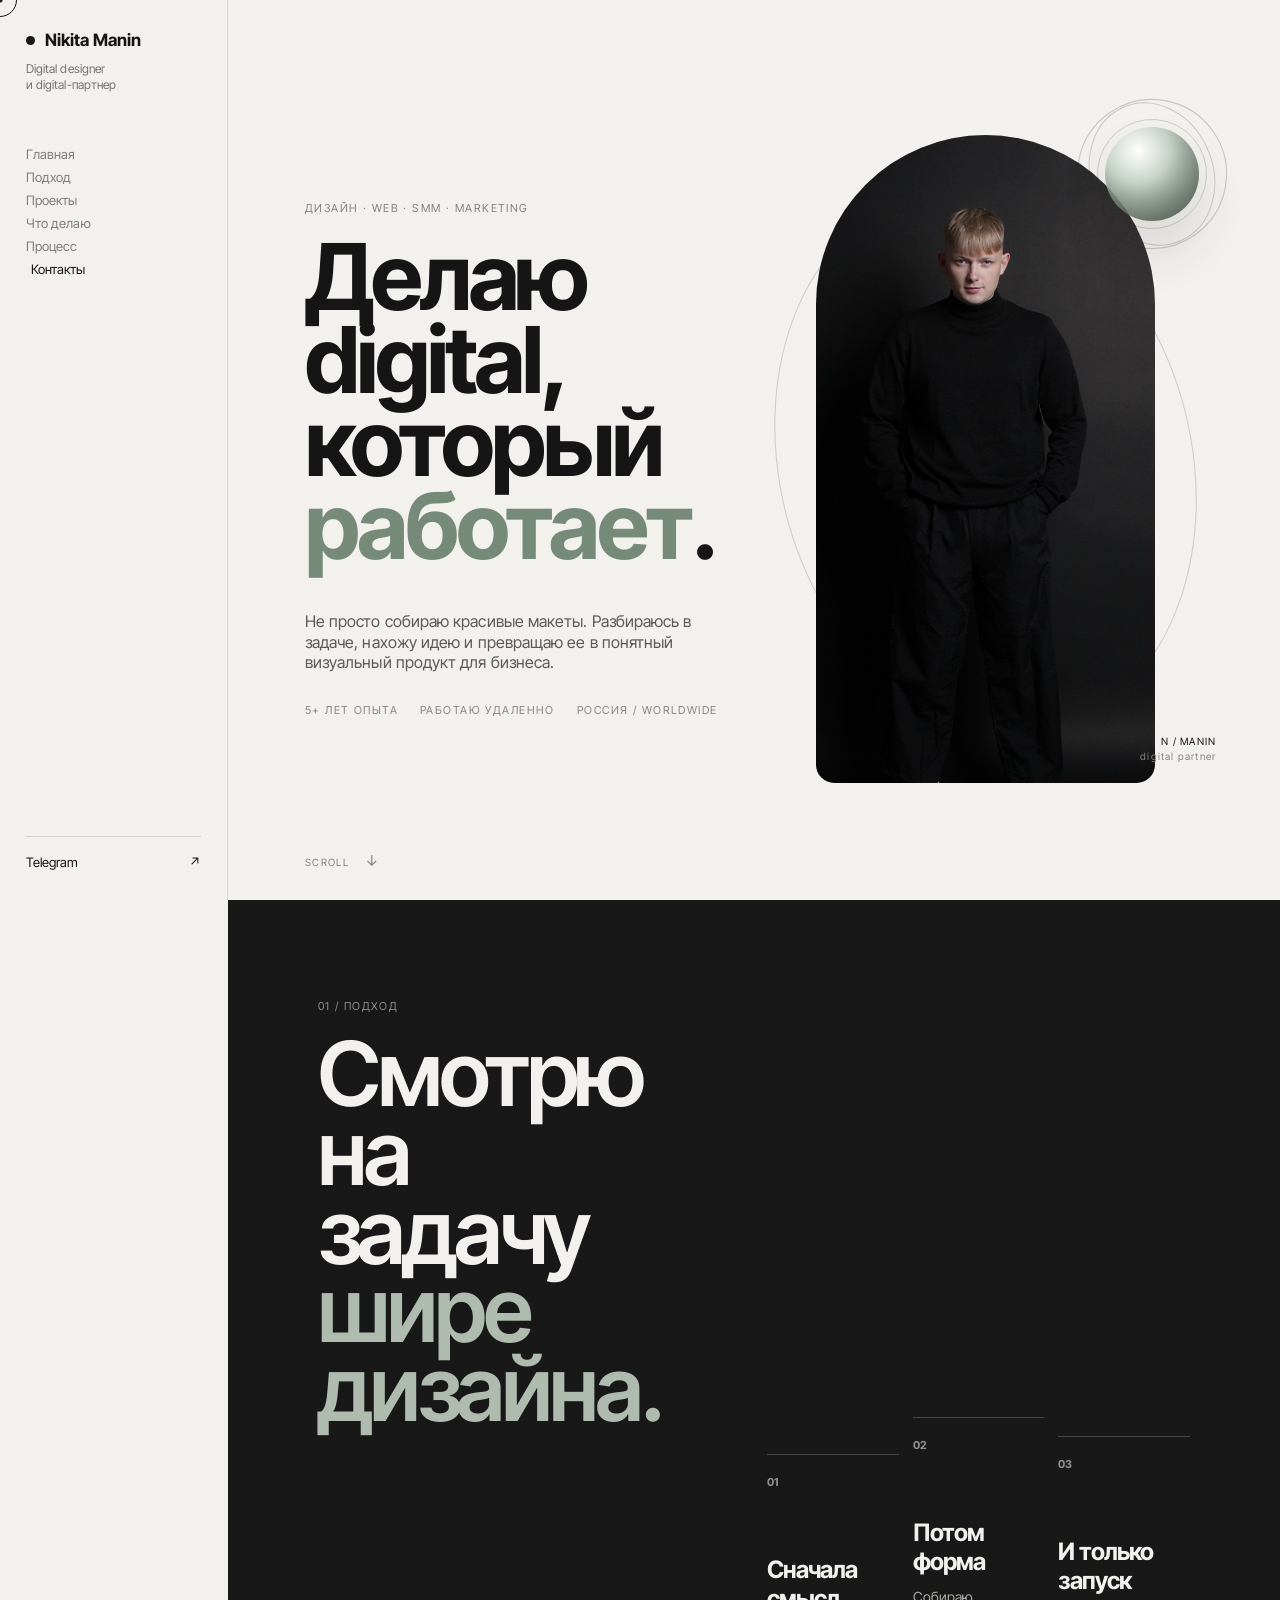
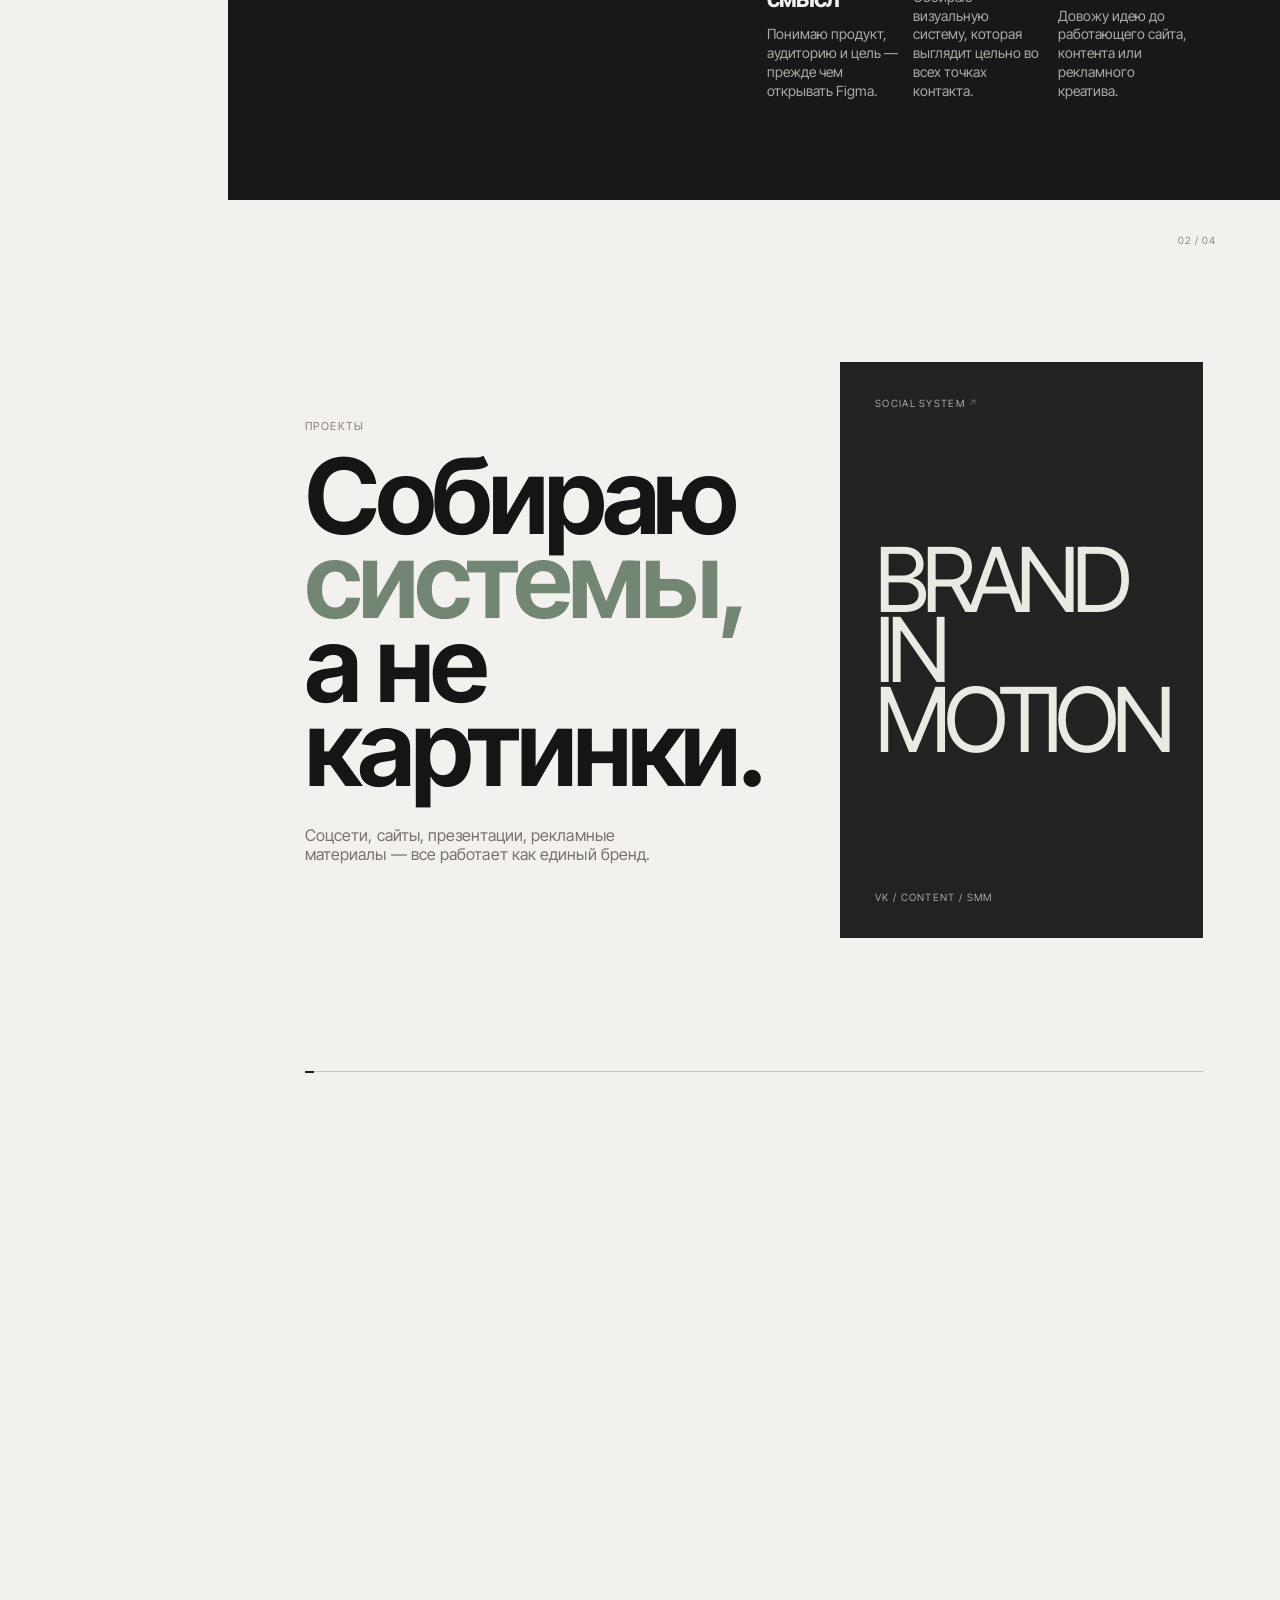
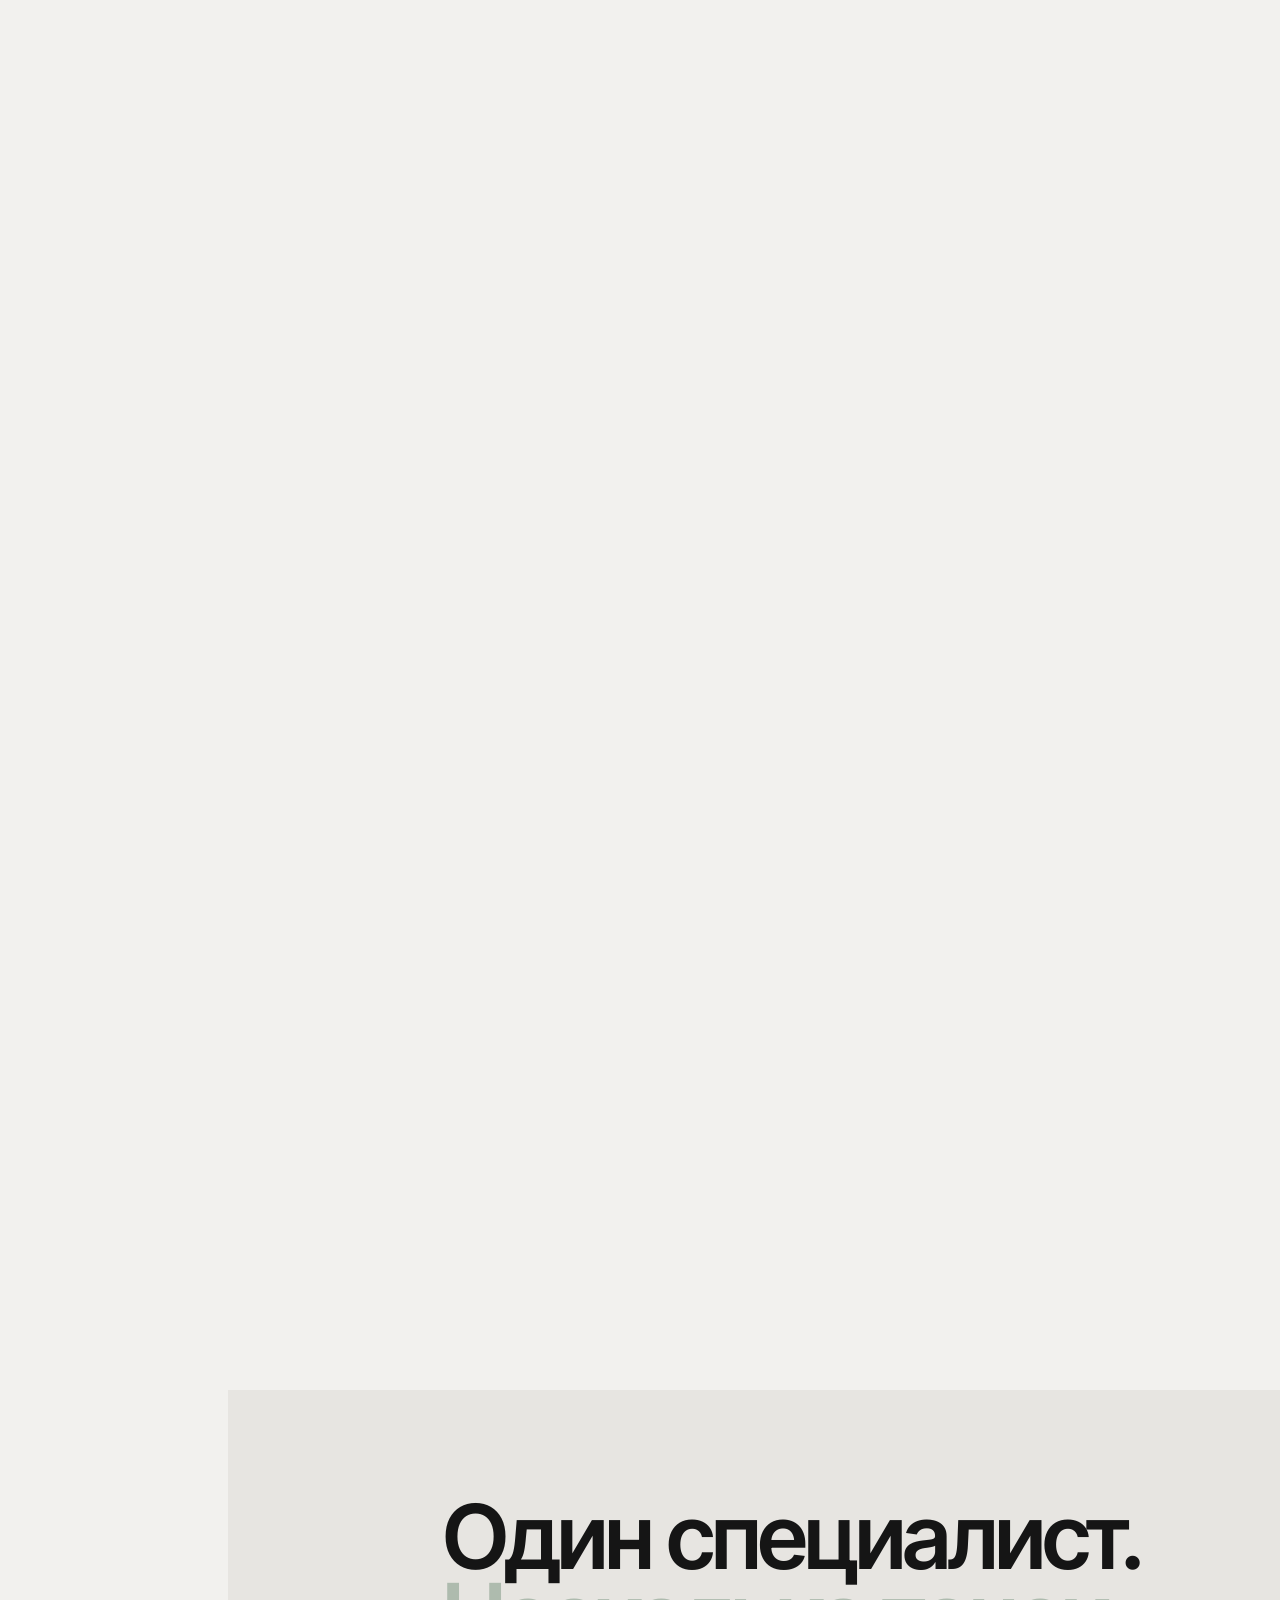
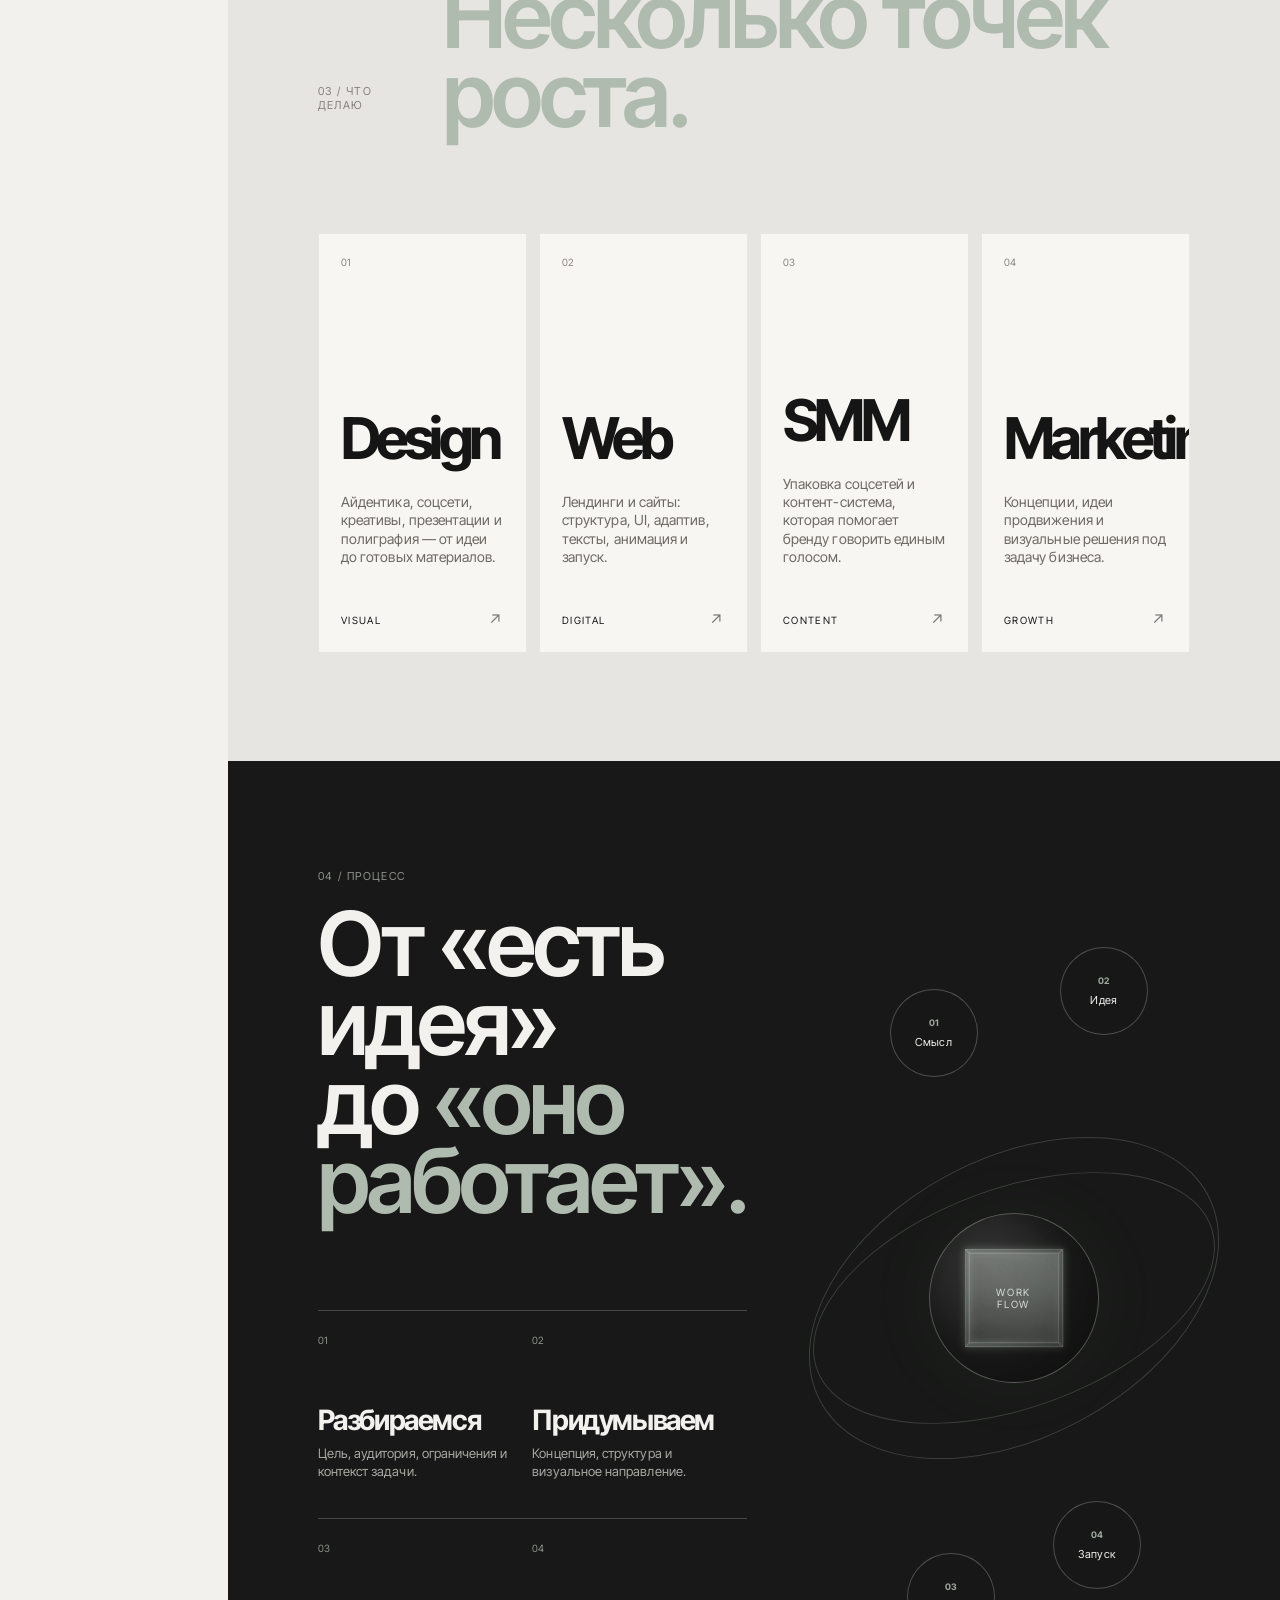
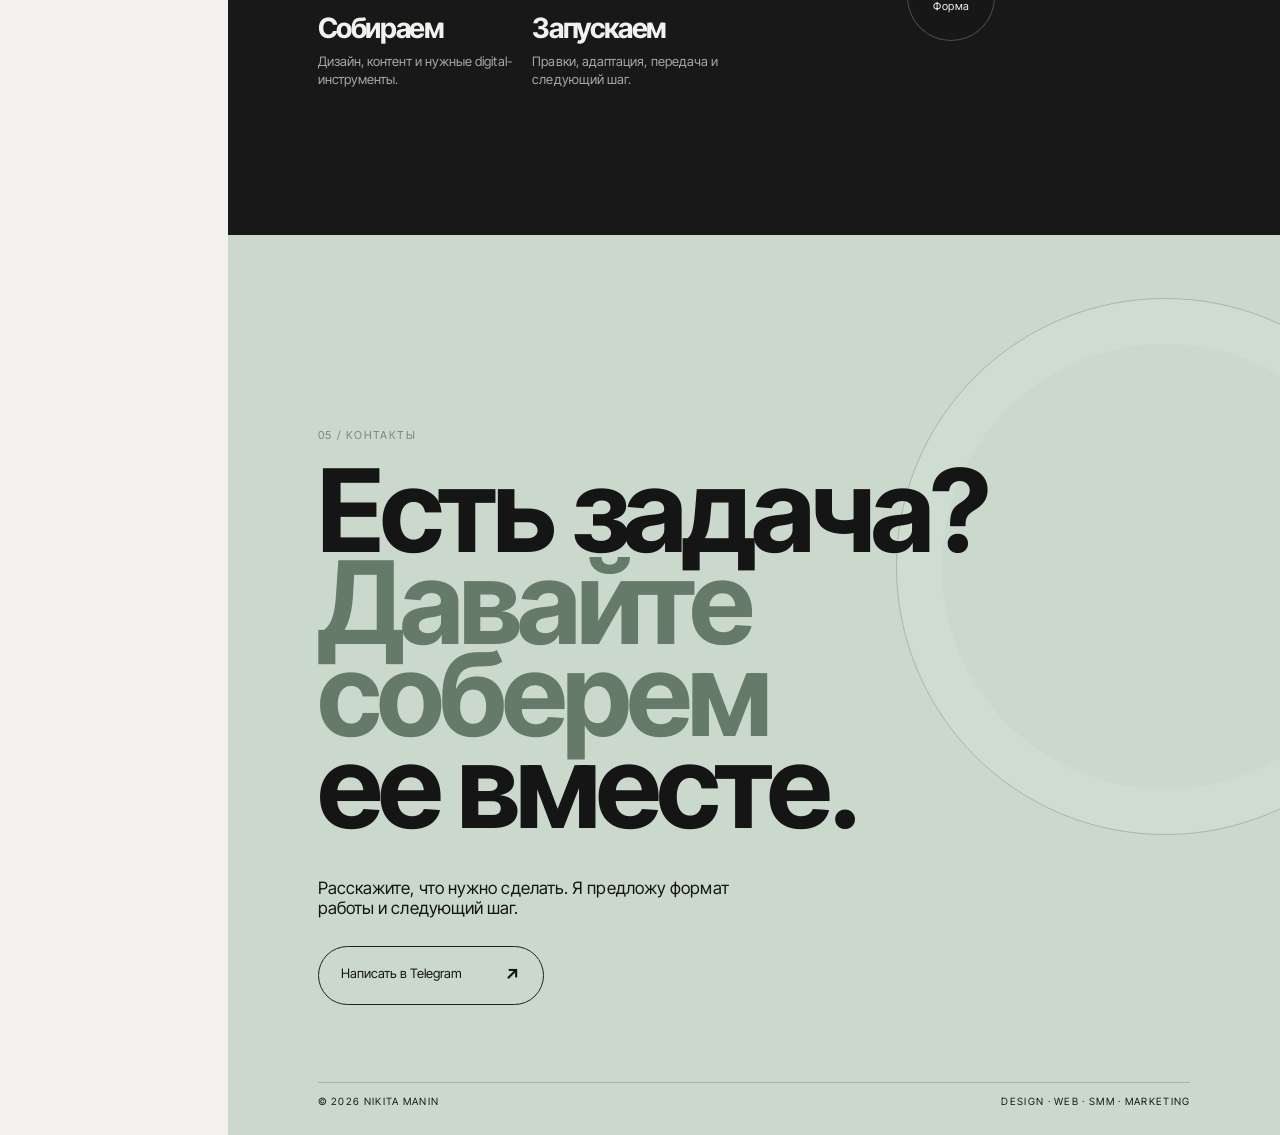
==== index.html @ c6ea4722 "Add files via upload" ====
<!doctype html>
<html lang="ru">
<head>
<meta charset="utf-8">
<meta name="viewport" content="width=device-width,initial-scale=1">
<title>Nikita Manin — design, web, marketing</title>
<link rel="preconnect" href="https://fonts.googleapis.com">
<link rel="preconnect" href="https://fonts.gstatic.com" crossorigin>
<link href="https://fonts.googleapis.com/css2?family=Inter+Tight:wght@400;500;600;700;800&family=Manrope:wght@400;500;600;700;800&display=swap" rel="stylesheet">
<link rel="stylesheet" href="style.css">
</head>
<body>
<div class="loader" aria-hidden="true"><div class="loader-word">NIKITA<span>MANIN</span></div><div class="loader-line"><i></i></div></div>
<div class="cursor"></div><div class="cursor-dot"></div>
<aside class="side">
  <a class="brand" href="#top"><span class="mini-dot"></span><span>Nikita Manin</span></a>
  <div class="side-role">Digital designer<br>и digital-партнер</div>
  <nav>
    <a href="#top" class="active">Главная</a><a href="#about">Подход</a><a href="#work">Проекты</a><a href="#services">Что делаю</a><a href="#process">Процесс</a><a href="#contact">Контакты</a>
  </nav>
  <a class="side-tg" href="https://t.me/inklab1" target="_blank" rel="noreferrer">Telegram <span>↗</span></a>
</aside>
<main id="top">
  <section class="hero panel-section">
    <div class="hero-copy reveal">
      <p class="eyebrow">Дизайн · Web · SMM · Marketing</p>
      <h1>Делаю digital,<br>который <span class="swap" data-words="выглядит|работает|растет|запоминается">выглядит</span><em>.</em></h1>
      <p class="lead">Не просто собираю красивые макеты. Разбираюсь в задаче, нахожу идею и превращаю ее в понятный визуальный продукт для бизнеса.</p>
      <div class="hero-meta"><span>5+ лет опыта</span><span>Работаю удаленно</span><span>Россия / worldwide</span></div>
    </div>
    <div class="portrait-wrap reveal"><div class="portrait-ring"></div><div class="portrait"><img src="[data-uri]" alt="Никита Манин"></div><div class="portrait-label">N / MANIN<br><span>digital partner</span></div></div>
    <div class="orb" aria-hidden="true"><div class="orb-core"></div><i></i><i></i><i></i></div>
    <div class="scroll-cue">SCROLL <span>↓</span></div>
  </section>

  <section class="about panel-section dark" id="about">
    <div class="about-intro reveal"><p class="eyebrow">01 / Подход</p><h2>Смотрю<br>на задачу<br><span>шире дизайна.</span></h2></div>
    <div class="about-cards">
      <article class="feature-card reveal"><b>01</b><h3>Сначала смысл</h3><p>Понимаю продукт, аудиторию и цель — прежде чем открывать Figma.</p></article>
      <article class="feature-card reveal"><b>02</b><h3>Потом форма</h3><p>Собираю визуальную систему, которая выглядит цельно во всех точках контакта.</p></article>
      <article class="feature-card reveal"><b>03</b><h3>И только запуск</h3><p>Довожу идею до работающего сайта, контента или рекламного креатива.</p></article>
    </div>
  </section>

  <section class="horizontal-section" id="work">
    <div class="horizontal-sticky"><div class="horizontal-track">
      <article class="slide slide-light"><div class="slide-num">02 / 04</div><div><p class="eyebrow">Проекты</p><h2>Собираю<br><span>системы,</span><br>а не картинки.</h2><p class="slide-text">Соцсети, сайты, презентации, рекламные материалы — все работает как единый бренд.</p></div><div class="fake-project project-a"><div class="project-top">SOCIAL SYSTEM <span class="project-arrow">↗</span></div><div class="project-big">BRAND<br>IN MOTION</div><div class="project-foot">VK / CONTENT / SMM</div></div></article>
      <article class="slide slide-beige"><div class="slide-num">03 / 04</div><div><p class="eyebrow">Web</p><h2>Сайт<br>должен<br><span>вести.</span></h2><p class="slide-text">От первого экрана до заявки: структура, дизайн, текст и логика в одной системе.</p></div><div class="fake-project project-b"><div class="browser"><span></span><span></span><span></span><b class="project-arrow">↗</b></div><div class="web-title">MAKE<br>THE FIRST<br>MOVE.</div><div class="web-grid"><i></i><i></i><i></i><i></i></div></div></article>
      <article class="slide slide-dark"><div class="slide-num">04 / 04</div><div><p class="eyebrow">Marketing</p><h2>Идея,<br>которую<br><span>видят.</span></h2><p class="slide-text">Креативы и контент, которые не просто украшают ленту, а объясняют ценность продукта.</p></div><div class="fake-project project-c"><div class="c-circle"></div><div class="c-copy">MAKE<br>THEM<br>LOOK.</div></div></article>
    </div><div class="h-progress"><span></span></div></div>
  </section>

  <section class="services panel-section" id="services">
    <div class="service-head reveal"><p class="eyebrow">03 / Что делаю</p><h2>Один специалист.<br><span>Несколько точек роста.</span></h2></div>
    <div class="service-grid">
      <a class="service-card reveal service-link" href="#service-design" data-service="design"><div class="service-index">01</div><h3>Design</h3><p>Айдентика, соцсети, креативы, презентации и полиграфия — от идеи до готовых материалов.</p><div class="service-tag">VISUAL <span>↗</span></div></a>
      <a class="service-card reveal service-link" href="#service-web" data-service="web"><div class="service-index">02</div><h3>Web</h3><p>Лендинги и сайты: структура, UI, адаптив, тексты, анимация и запуск.</p><div class="service-tag">DIGITAL <span>↗</span></div></a>
      <a class="service-card reveal service-link" href="#service-smm" data-service="smm"><div class="service-index">03</div><h3>SMM</h3><p>Упаковка соцсетей и контент-система, которая помогает бренду говорить единым голосом.</p><div class="service-tag">CONTENT <span>↗</span></div></a>
      <a class="service-card reveal service-link" href="#service-marketing" data-service="marketing"><div class="service-index">04</div><h3>Marketing</h3><p>Концепции, идеи продвижения и визуальные решения под задачу бизнеса.</p><div class="service-tag">GROWTH <span>↗</span></div></a>
    </div>
  </section>

  <section class="process panel-section dark" id="process">
    <div class="process-title reveal"><p class="eyebrow">04 / Процесс</p><h2>От «есть идея»<br>до <span>«оно работает».</span></h2></div>
    <div class="process-visual reveal" aria-label="Четыре этапа работы">
      <div class="process-orbit orbit-a"></div><div class="process-orbit orbit-b"></div>
      <div class="process-object" aria-hidden="true">
        <div class="object-cube"><i></i><i></i><i></i><i></i><i></i><i></i></div>
      </div>
      <div class="process-core"><span>WORK<br>FLOW</span></div>
      <div class="process-node node-1"><b>01</b><span>Смысл</span></div>
      <div class="process-node node-2"><b>02</b><span>Идея</span></div>
      <div class="process-node node-3"><b>03</b><span>Форма</span></div>
      <div class="process-node node-4"><b>04</b><span>Запуск</span></div>
    </div>
    <div class="process-steps">
      <div class="step reveal"><span>01</span><h3>Разбираемся</h3><p>Цель, аудитория, ограничения и контекст задачи.</p></div>
      <div class="step reveal"><span>02</span><h3>Придумываем</h3><p>Концепция, структура и визуальное направление.</p></div>
      <div class="step reveal"><span>03</span><h3>Собираем</h3><p>Дизайн, контент и нужные digital-инструменты.</p></div>
      <div class="step reveal"><span>04</span><h3>Запускаем</h3><p>Правки, адаптация, передача и следующий шаг.</p></div>
    </div>
  </section>

  <section class="service-page panel-section" id="service-page" aria-hidden="true">
    <button class="service-back" type="button">← Назад</button>
    <div class="service-page-inner">
      <p class="eyebrow" id="detail-kicker">Услуга</p>
      <h2 id="detail-title">Design</h2>
      <p class="detail-intro" id="detail-intro"></p>
      <div class="detail-grid">
        <div><span class="detail-label">Что можно сделать</span><ul id="detail-tasks"></ul></div>
        <div><span class="detail-label">Что получаете</span><ul id="detail-results"></ul></div>
      </div>
      <div class="detail-bottom">
        <div class="detail-tags" id="detail-tags"></div>
        <a class="detail-cta" href="https://t.me/inklab1" target="_blank" rel="noreferrer">Обсудить задачу <b>↗</b></a>
      </div>
    </div>
  </section>

  <section class="contact panel-section" id="contact">
    <div class="contact-orb"></div><p class="eyebrow reveal">05 / Контакты</p><h2 class="reveal">Есть задача?<br><span>Давайте соберем</span><br>ее вместе.</h2><p class="contact-text reveal">Расскажите, что нужно сделать. Я предложу формат работы и следующий шаг.</p><a class="contact-btn reveal" href="https://t.me/inklab1" target="_blank" rel="noreferrer">Написать в Telegram <b>↗</b></a>
    <footer><span>© 2026 Nikita Manin</span><span>Design · Web · SMM · Marketing</span></footer>
  </section>
</main>
<script src="script.js"></script>
</body>
</html>
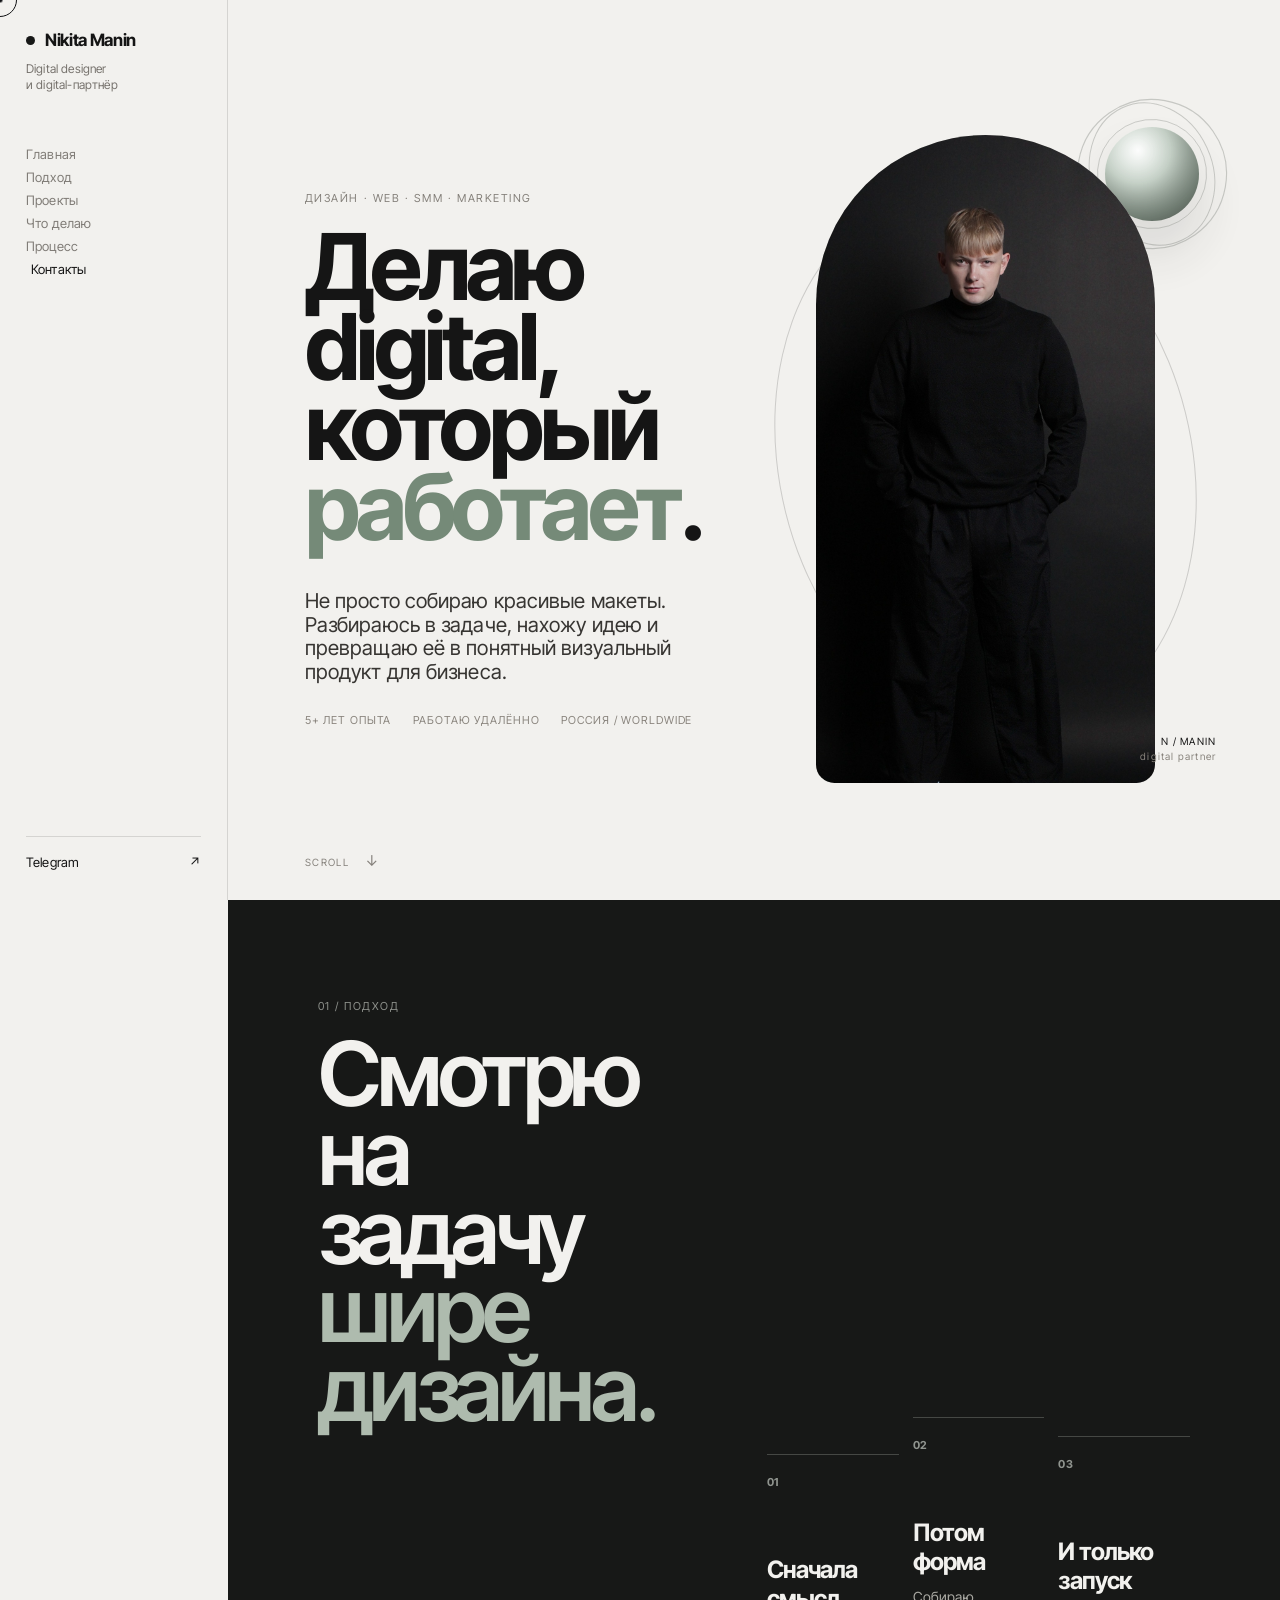
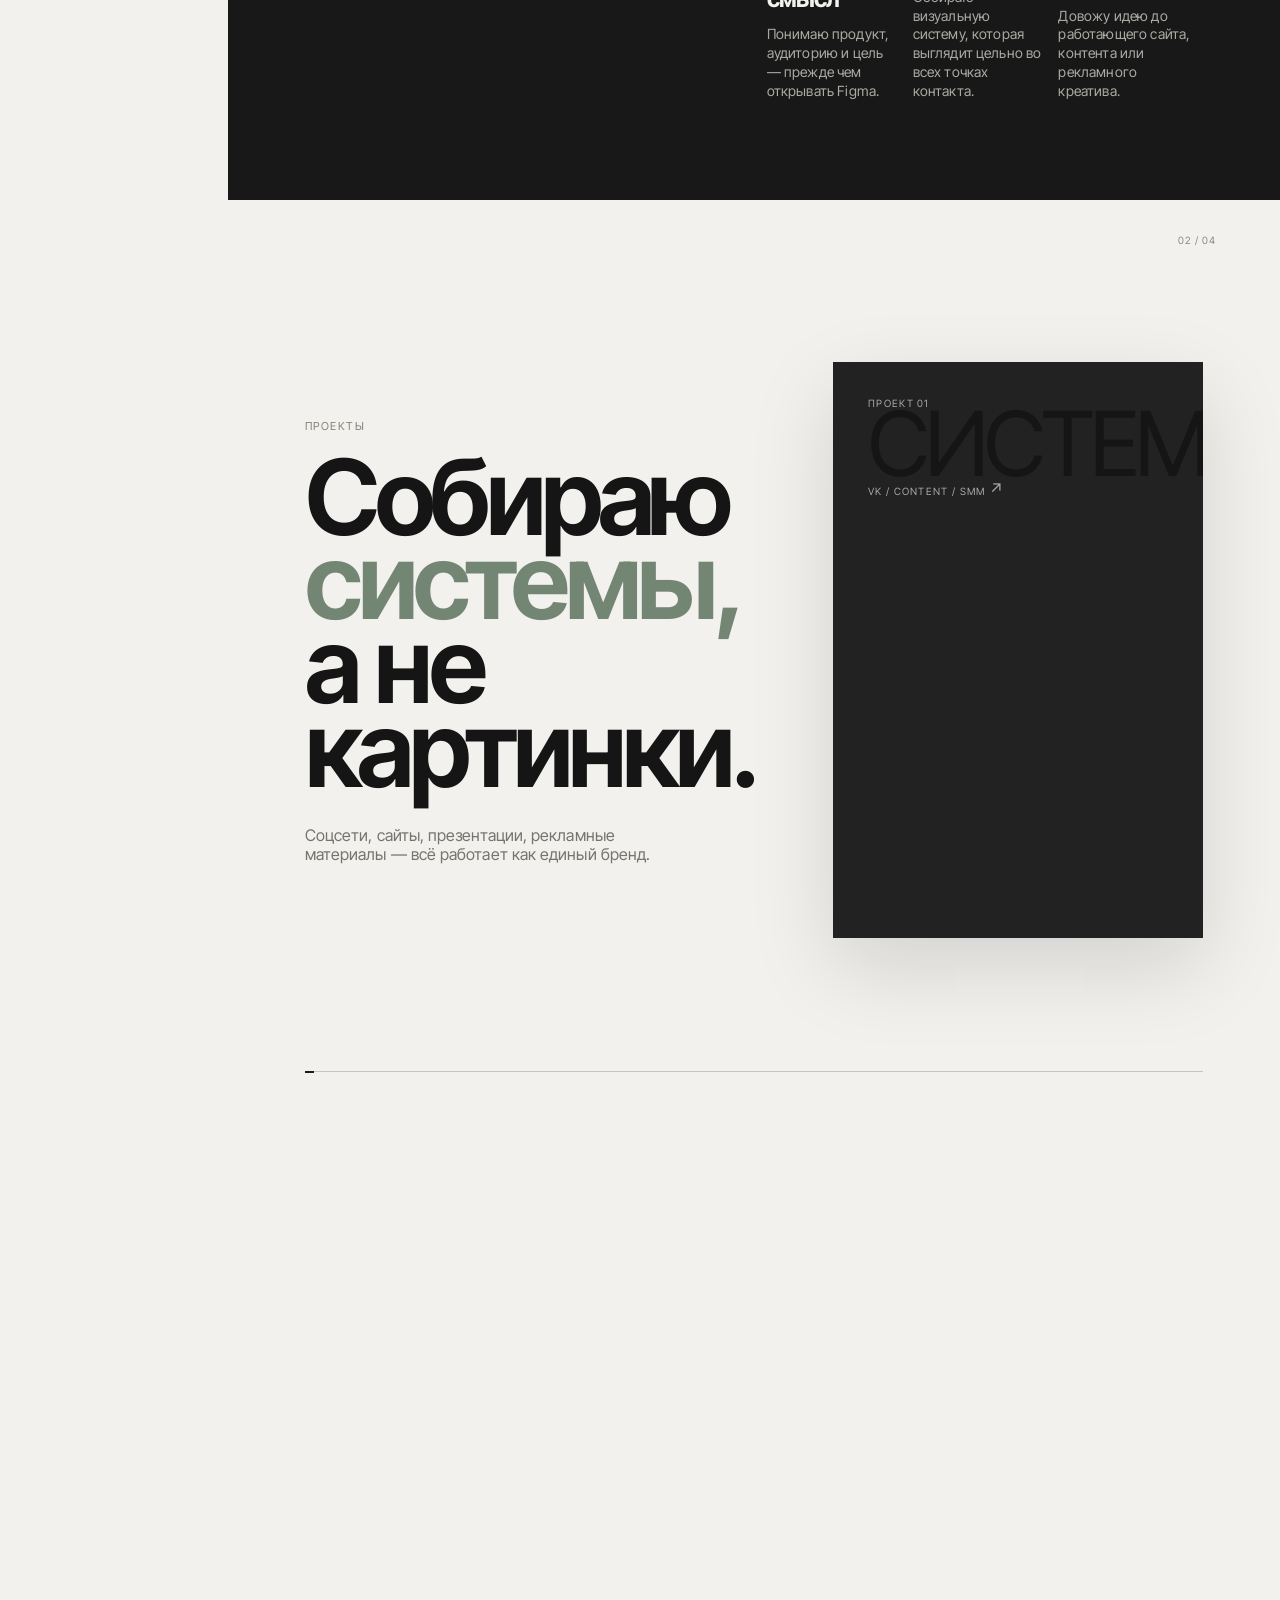
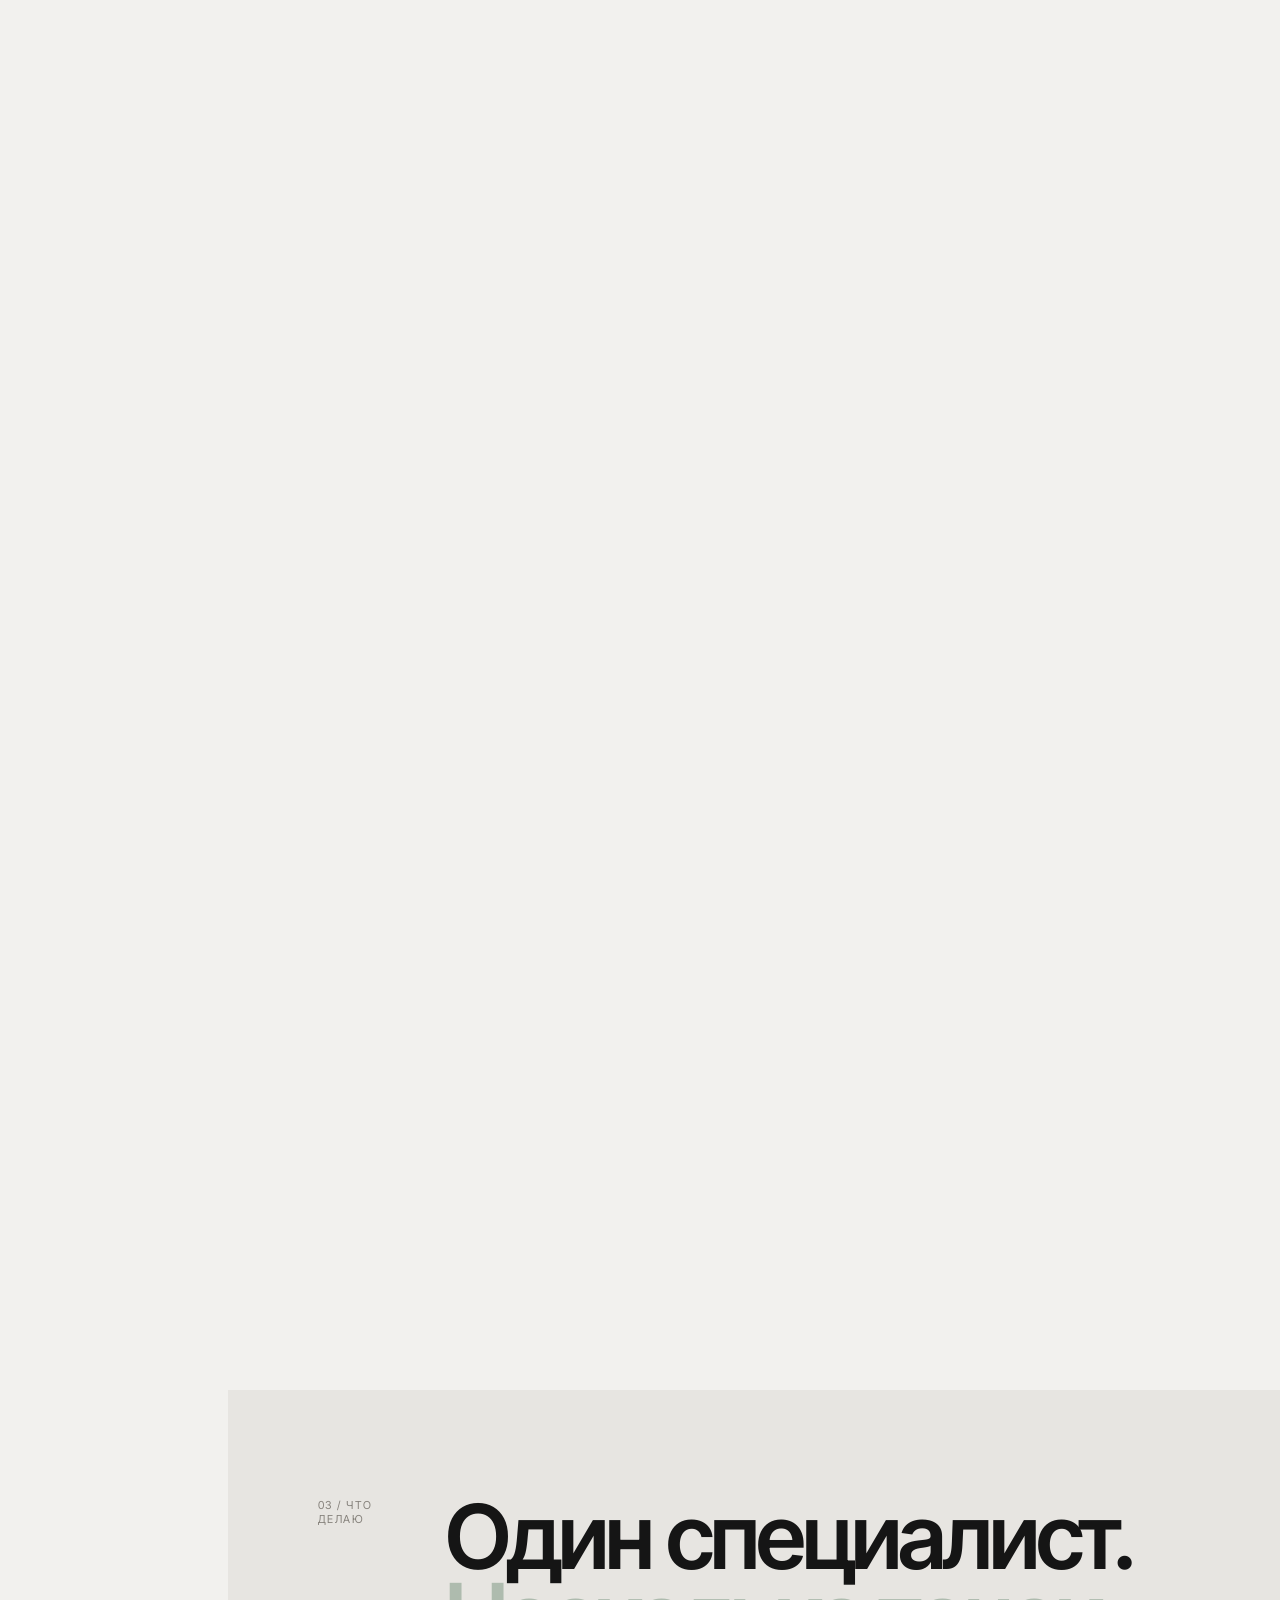
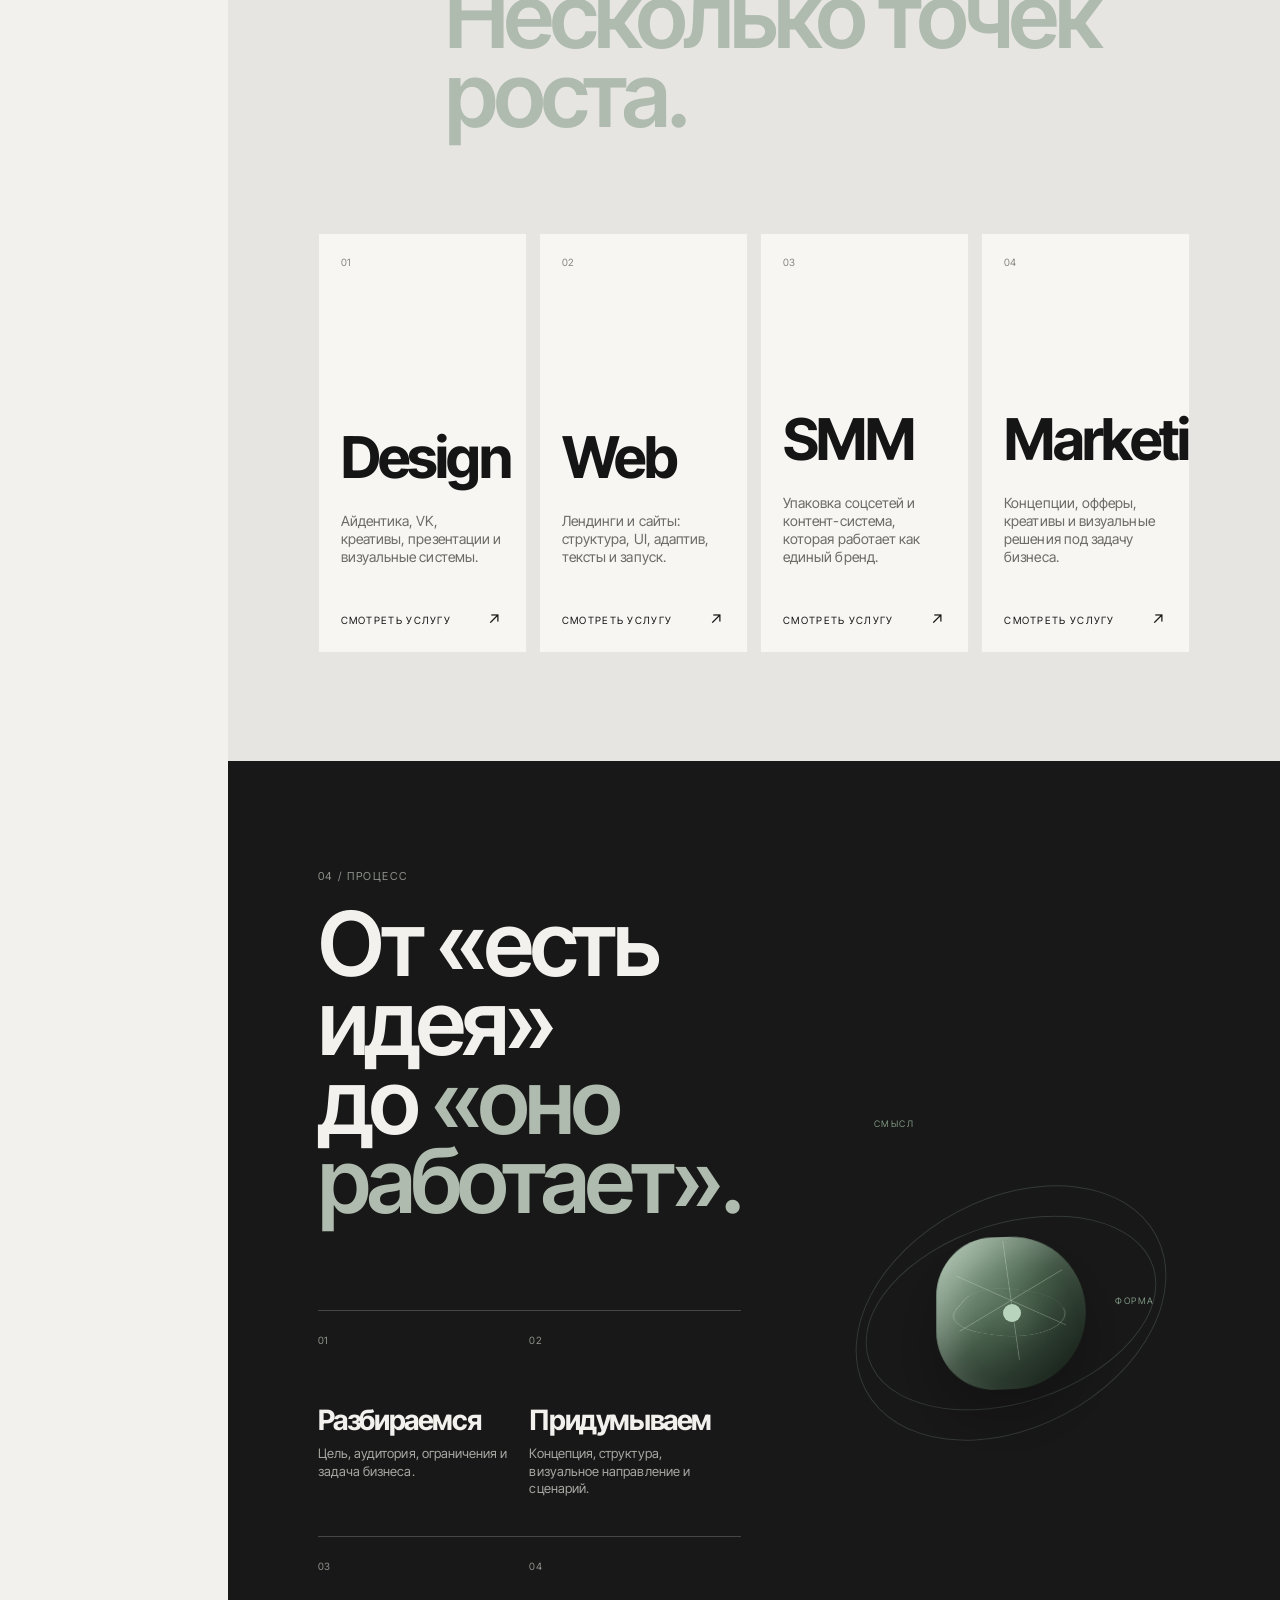
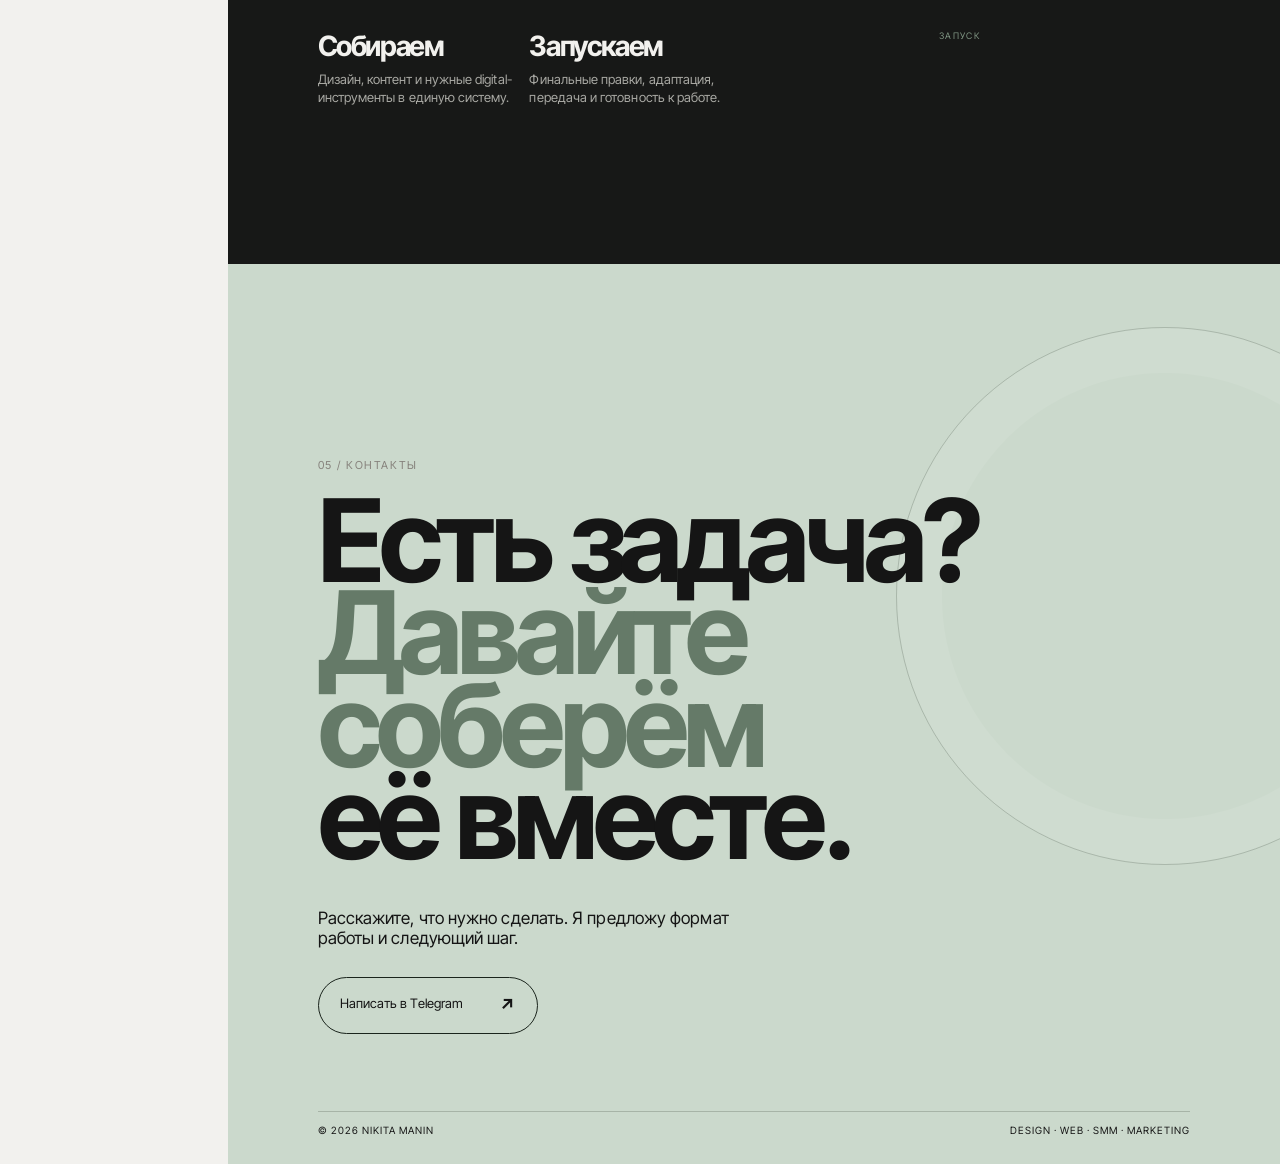
==== commit 7a331459: "Add files via upload" ====
--- a/index.html
+++ b/index.html
@@ -14,19 +14,19 @@
 <div class="cursor"></div><div class="cursor-dot"></div>
 <aside class="side">
   <a class="brand" href="#top"><span class="mini-dot"></span><span>Nikita Manin</span></a>
-  <div class="side-role">Digital designer<br>и digital-партнер</div>
+  <div class="side-role">Digital designer<br>и digital-партнёр</div>
   <nav>
     <a href="#top" class="active">Главная</a><a href="#about">Подход</a><a href="#work">Проекты</a><a href="#services">Что делаю</a><a href="#process">Процесс</a><a href="#contact">Контакты</a>
   </nav>
-  <a class="side-tg" href="https://t.me/inklab1" target="_blank" rel="noreferrer">Telegram <span>↗</span></a>
+  <a class="side-tg" href="https://t.me/" target="_blank" rel="noreferrer">Telegram <span>↗</span></a>
 </aside>
 <main id="top">
   <section class="hero panel-section">
     <div class="hero-copy reveal">
       <p class="eyebrow">Дизайн · Web · SMM · Marketing</p>
-      <h1>Делаю digital,<br>который <span class="swap" data-words="выглядит|работает|растет|запоминается">выглядит</span><em>.</em></h1>
-      <p class="lead">Не просто собираю красивые макеты. Разбираюсь в задаче, нахожу идею и превращаю ее в понятный визуальный продукт для бизнеса.</p>
-      <div class="hero-meta"><span>5+ лет опыта</span><span>Работаю удаленно</span><span>Россия / worldwide</span></div>
+      <h1>Делаю digital,<br>который <span class="swap" data-words="выглядит|работает|растёт|запоминается">выглядит</span><em>.</em></h1>
+      <p class="lead">Не просто собираю красивые макеты. Разбираюсь в задаче, нахожу идею и превращаю её в понятный визуальный продукт для бизнеса.</p>
+      <div class="hero-meta"><span>5+ лет опыта</span><span>Работаю удалённо</span><span>Россия / worldwide</span></div>
     </div>
     <div class="portrait-wrap reveal"><div class="portrait-ring"></div><div class="portrait"><img src="[data-uri]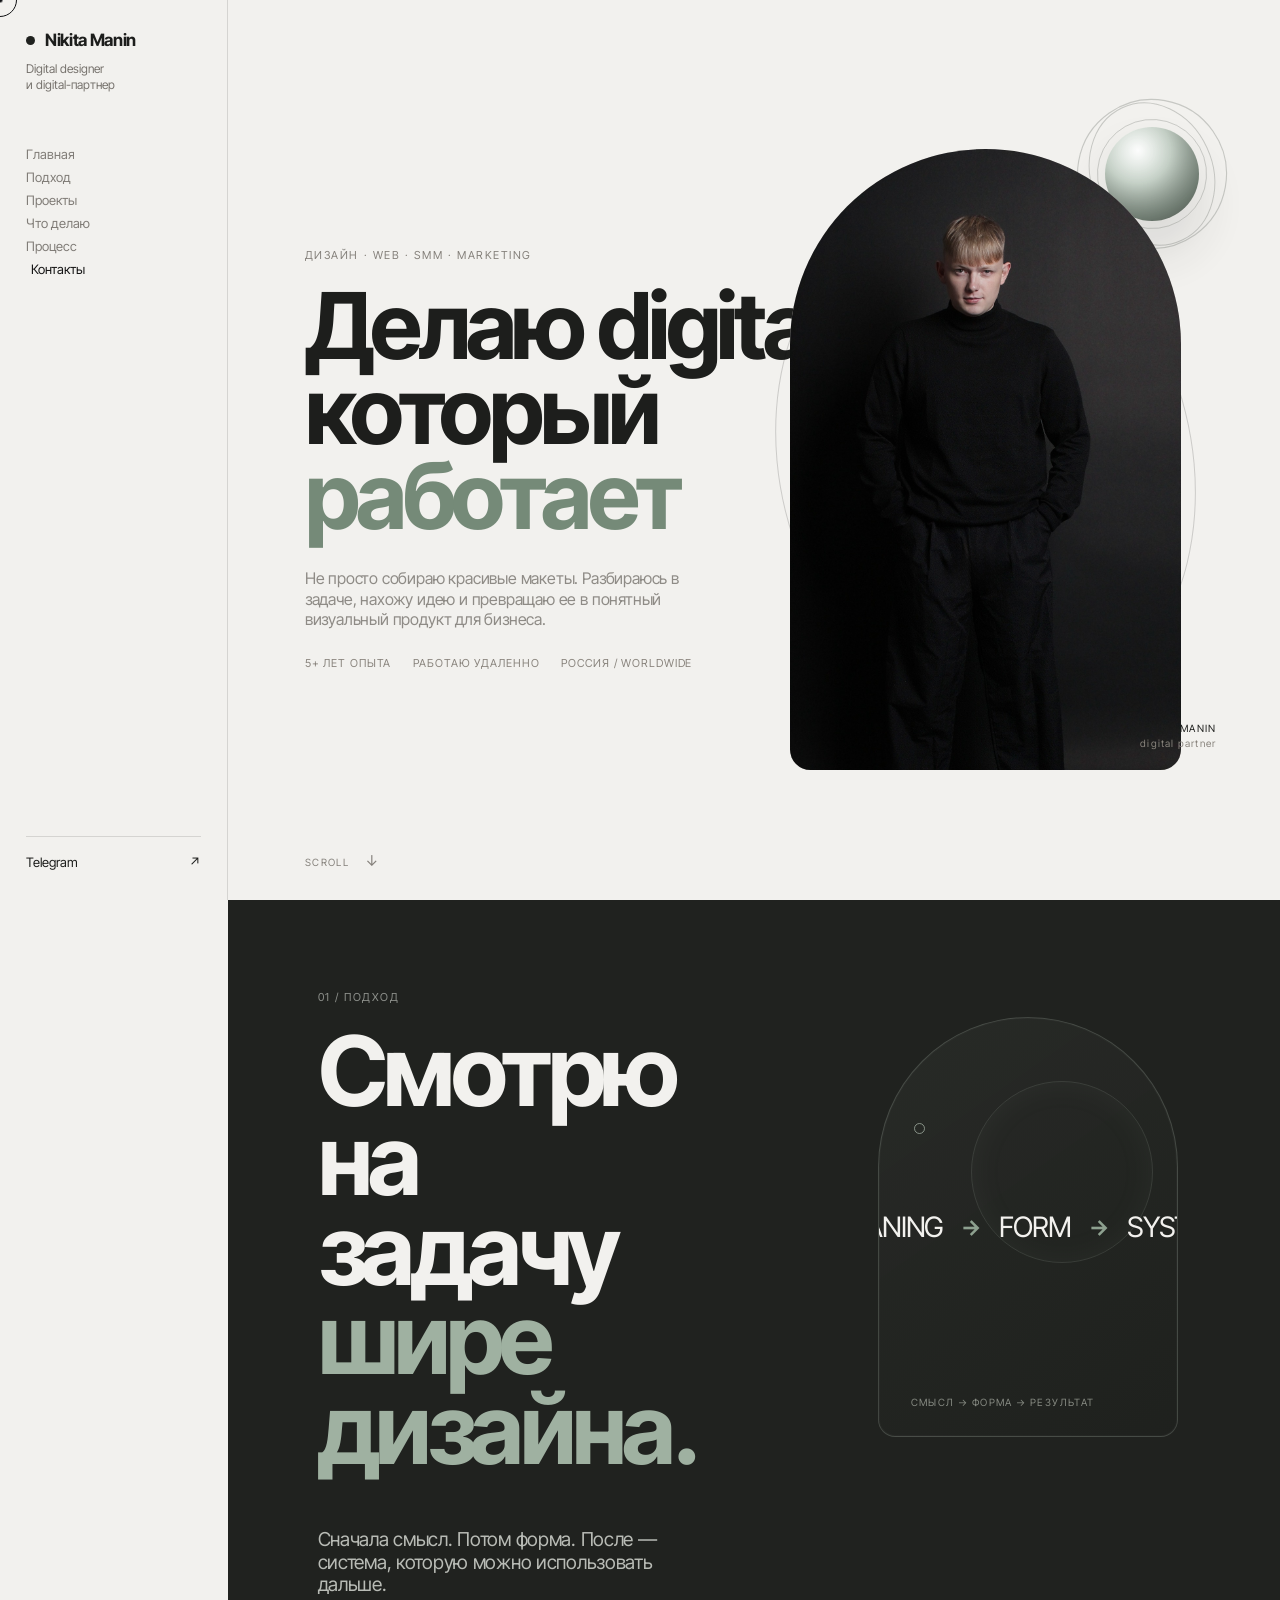
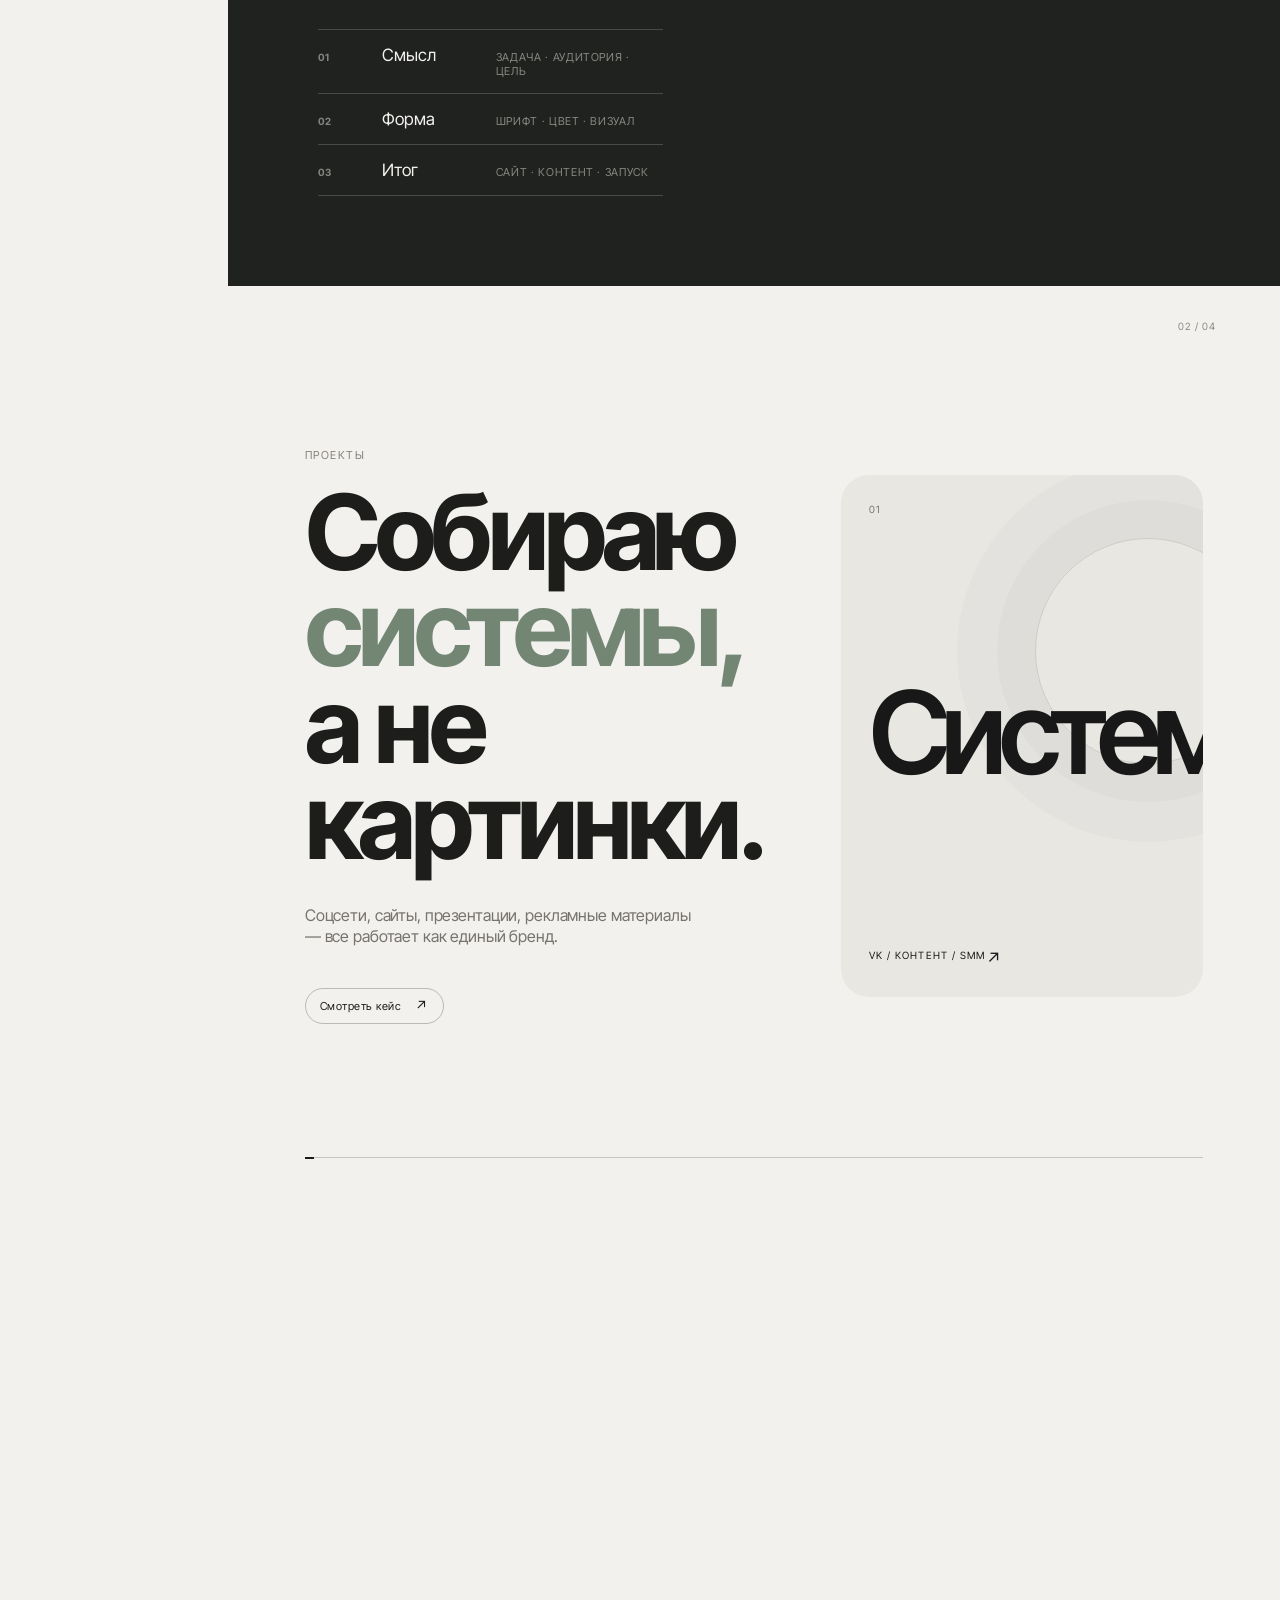
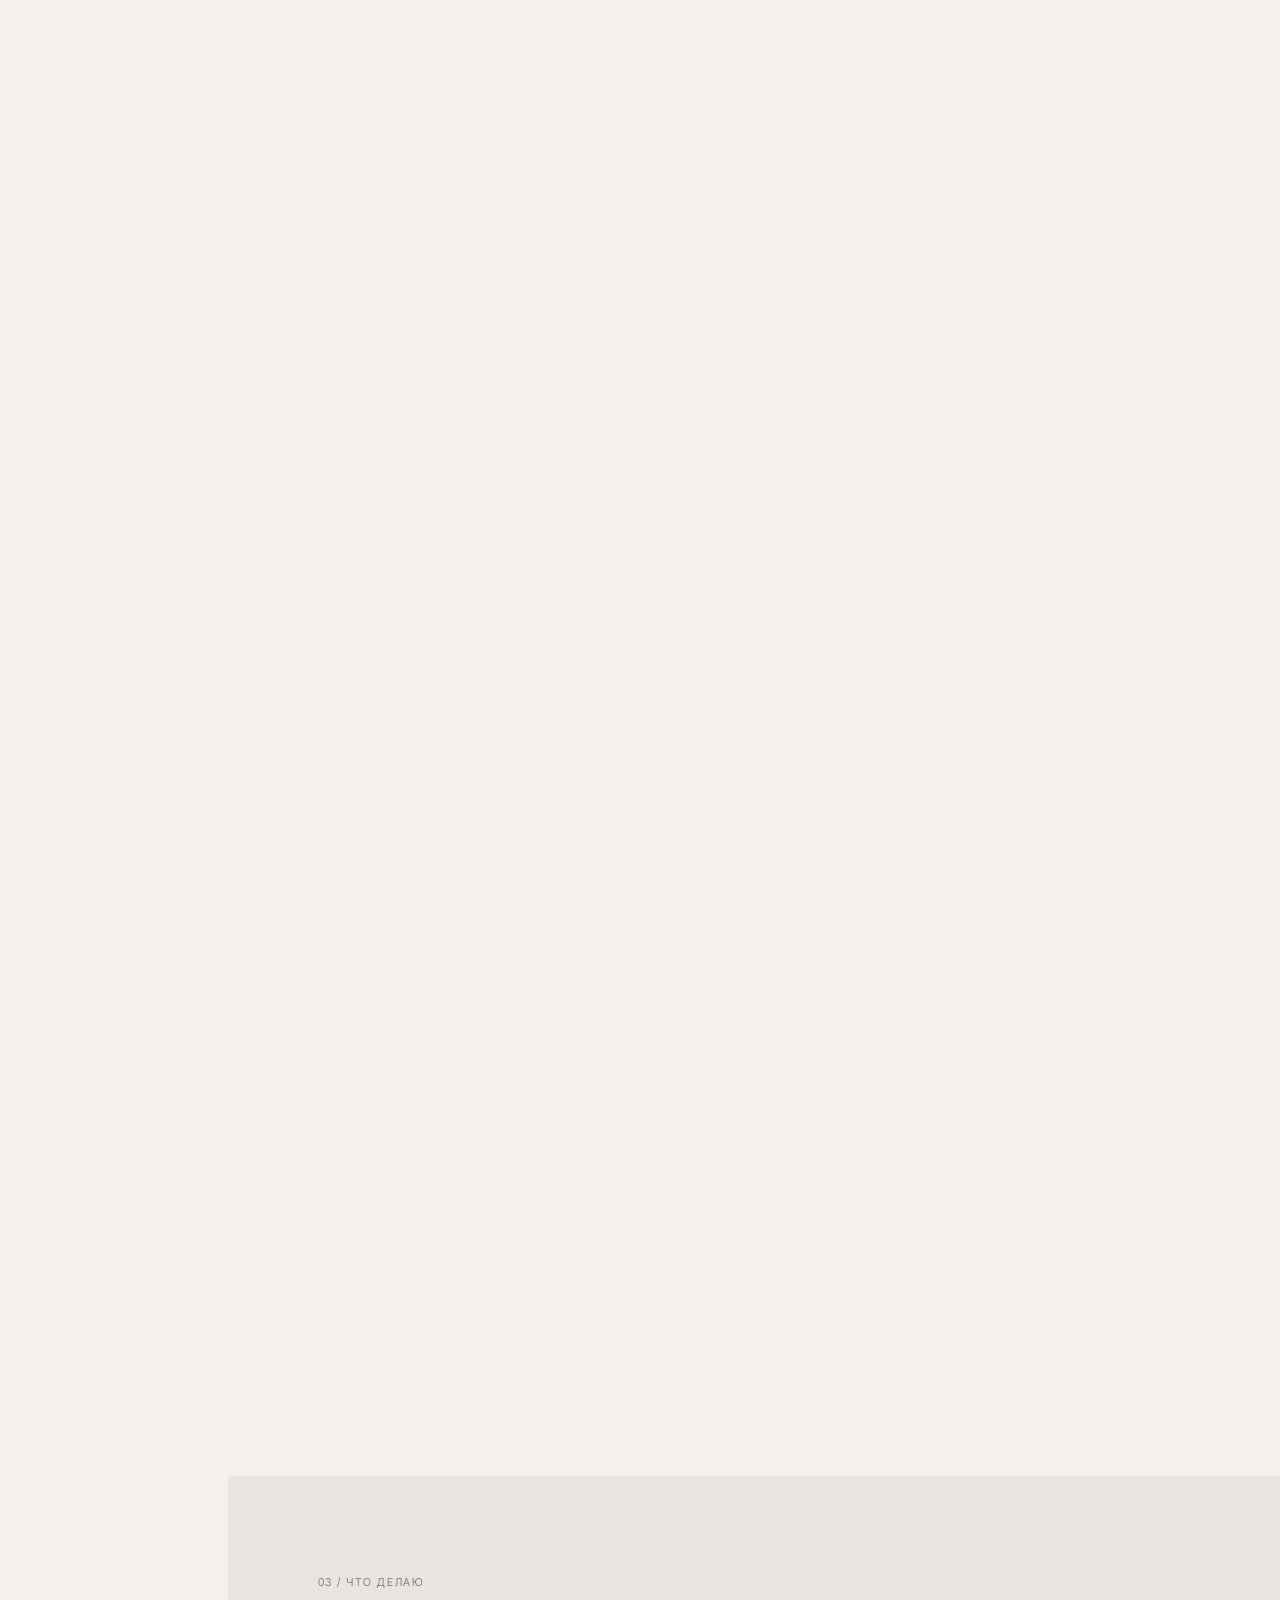
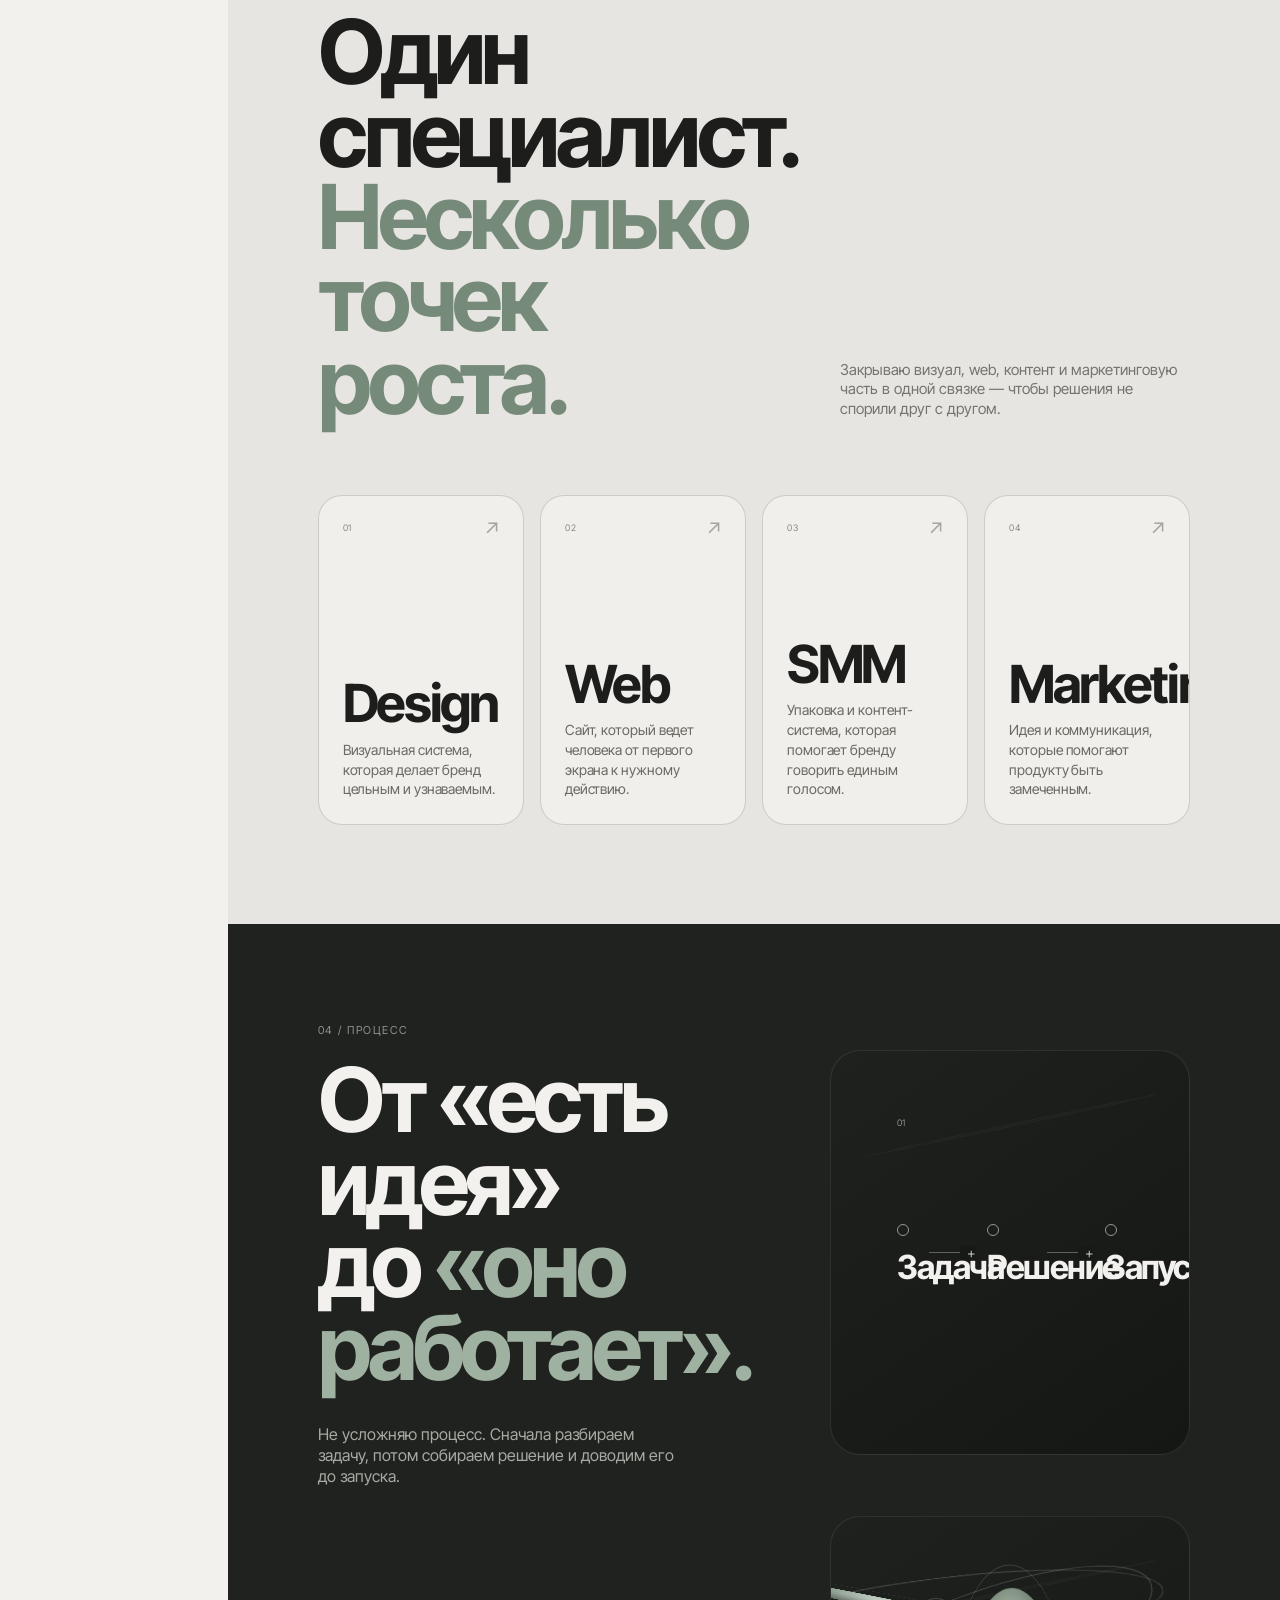
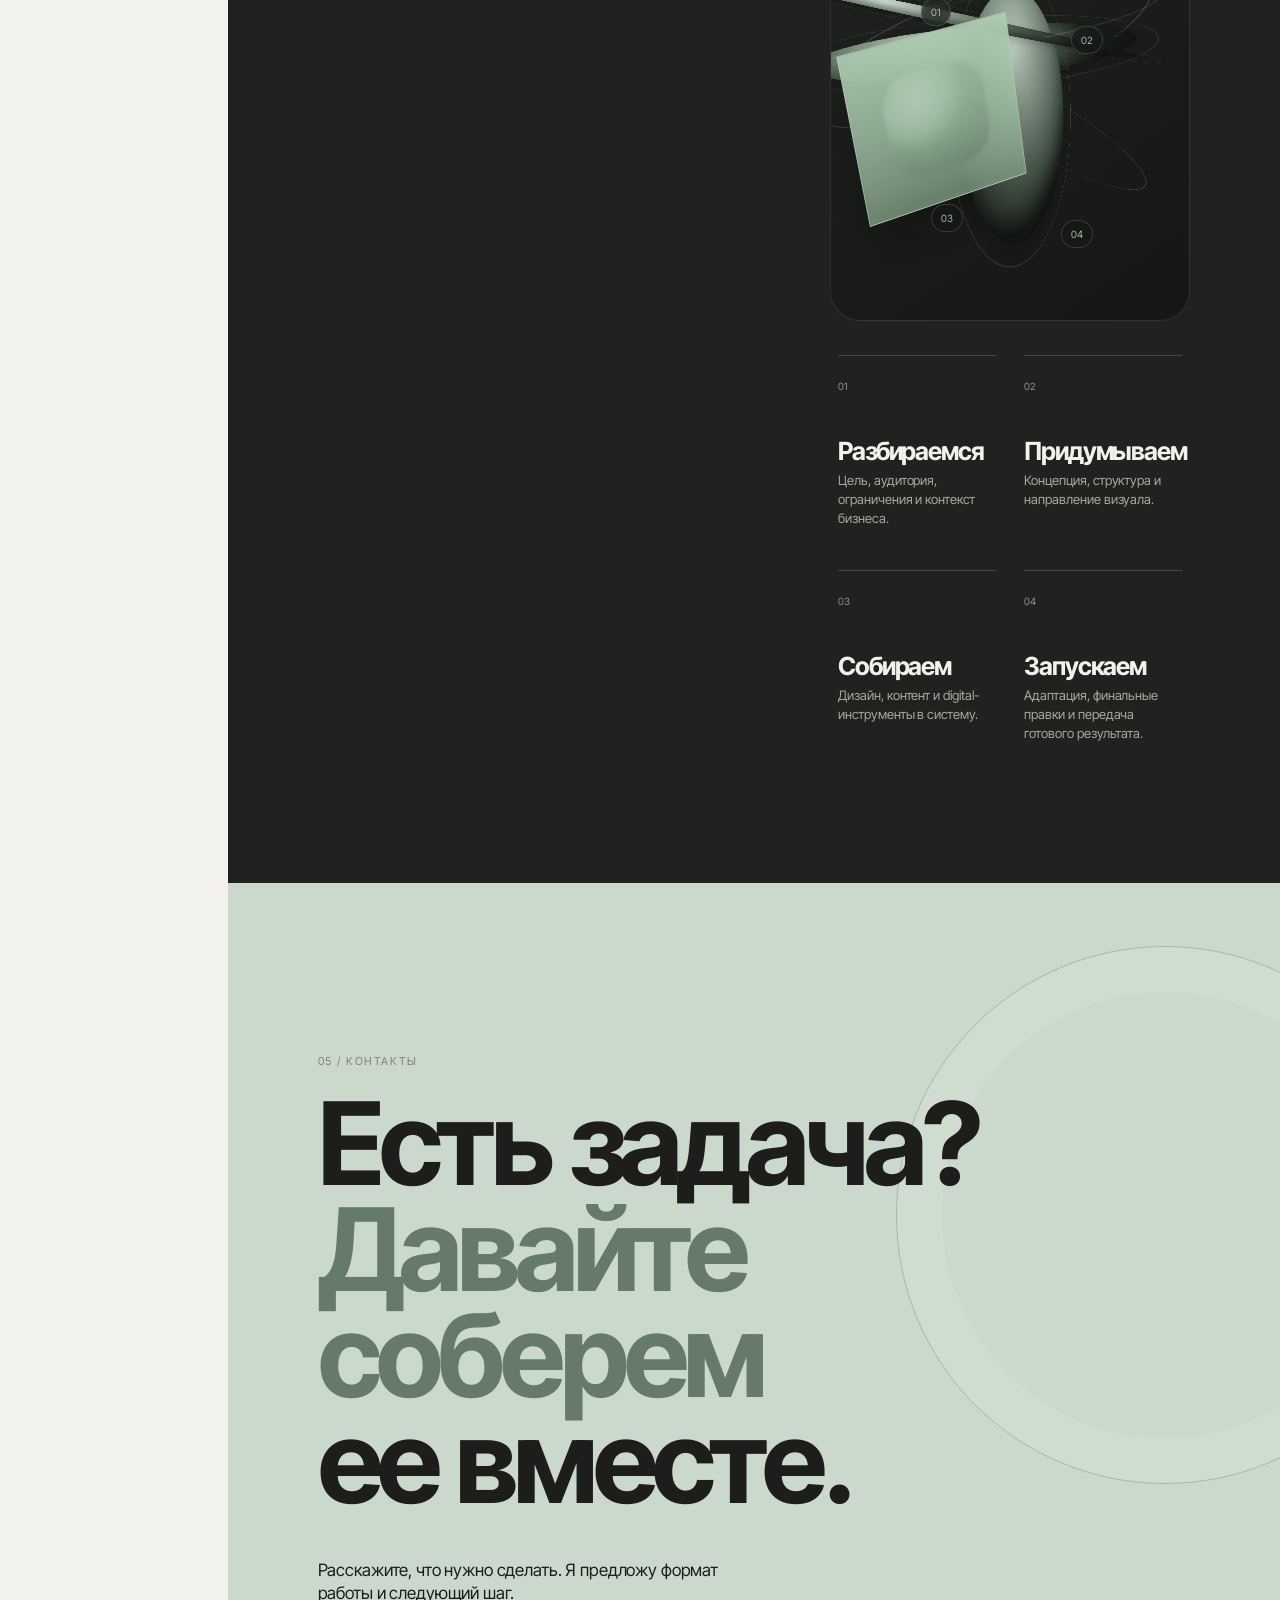
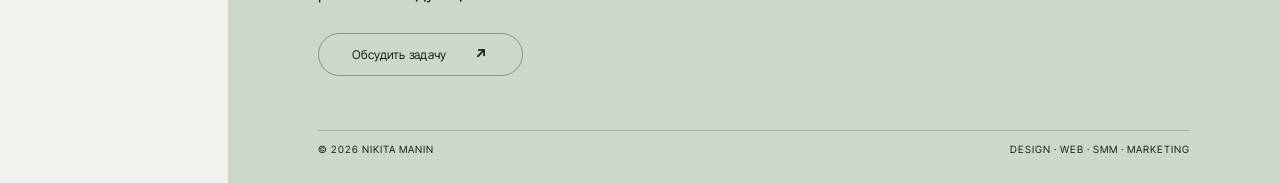
==== commit 5c4e4b4a: "Add files via upload" ====
--- a/index.html
+++ b/index.html
@@ -1,11 +1,9 @@
 <!doctype html>
 <html lang="ru">
 <head>
-<meta charset="utf-8">
-<meta name="viewport" content="width=device-width,initial-scale=1">
-<title>Nikita Manin — design, web, marketing</title>
-<link rel="preconnect" href="https://fonts.googleapis.com">
-<link rel="preconnect" href="https://fonts.gstatic.com" crossorigin>
+<meta charset="utf-8"><meta name="viewport" content="width=device-width,initial-scale=1">
+<title>Nikita Manin — design, web, SMM, marketing</title>
+<link rel="preconnect" href="https://fonts.googleapis.com"><link rel="preconnect" href="https://fonts.gstatic.com" crossorigin>
 <link href="https://fonts.googleapis.com/css2?family=Inter+Tight:wght@400;500;600;700;800&family=Manrope:wght@400;500;600;700;800&display=swap" rel="stylesheet">
 <link rel="stylesheet" href="style.css">
 </head>
@@ -14,72 +12,76 @@
 <div class="cursor"></div><div class="cursor-dot"></div>
 <aside class="side">
   <a class="brand" href="#top"><span class="mini-dot"></span><span>Nikita Manin</span></a>
-  <div class="side-role">Digital designer<br>и digital-партнёр</div>
+  <div class="side-role">Digital designer<br>и digital-партнер</div>
   <nav>
     <a href="#top" class="active">Главная</a><a href="#about">Подход</a><a href="#work">Проекты</a><a href="#services">Что делаю</a><a href="#process">Процесс</a><a href="#contact">Контакты</a>
   </nav>
-  <a class="side-tg" href="https://t.me/" target="_blank" rel="noreferrer">Telegram <span>↗</span></a>
+  <a class="side-tg" href="https://t.me/inklab1" target="_blank" rel="noreferrer">Telegram <span>↗</span></a>
 </aside>
 <main id="top">
-  <section class="hero panel-section">
-    <div class="hero-copy reveal">
-      <p class="eyebrow">Дизайн · Web · SMM · Marketing</p>
-      <h1>Делаю digital,<br>который <span class="swap" data-words="выглядит|работает|растёт|запоминается">выглядит</span><em>.</em></h1>
-      <p class="lead">Не просто собираю красивые макеты. Разбираюсь в задаче, нахожу идею и превращаю её в понятный визуальный продукт для бизнеса.</p>
-      <div class="hero-meta"><span>5+ лет опыта</span><span>Работаю удалённо</span><span>Россия / worldwide</span></div>
-    </div>
-    <div class="portrait-wrap reveal"><div class="portrait-ring"></div><div class="portrait"><img src="[data-uri]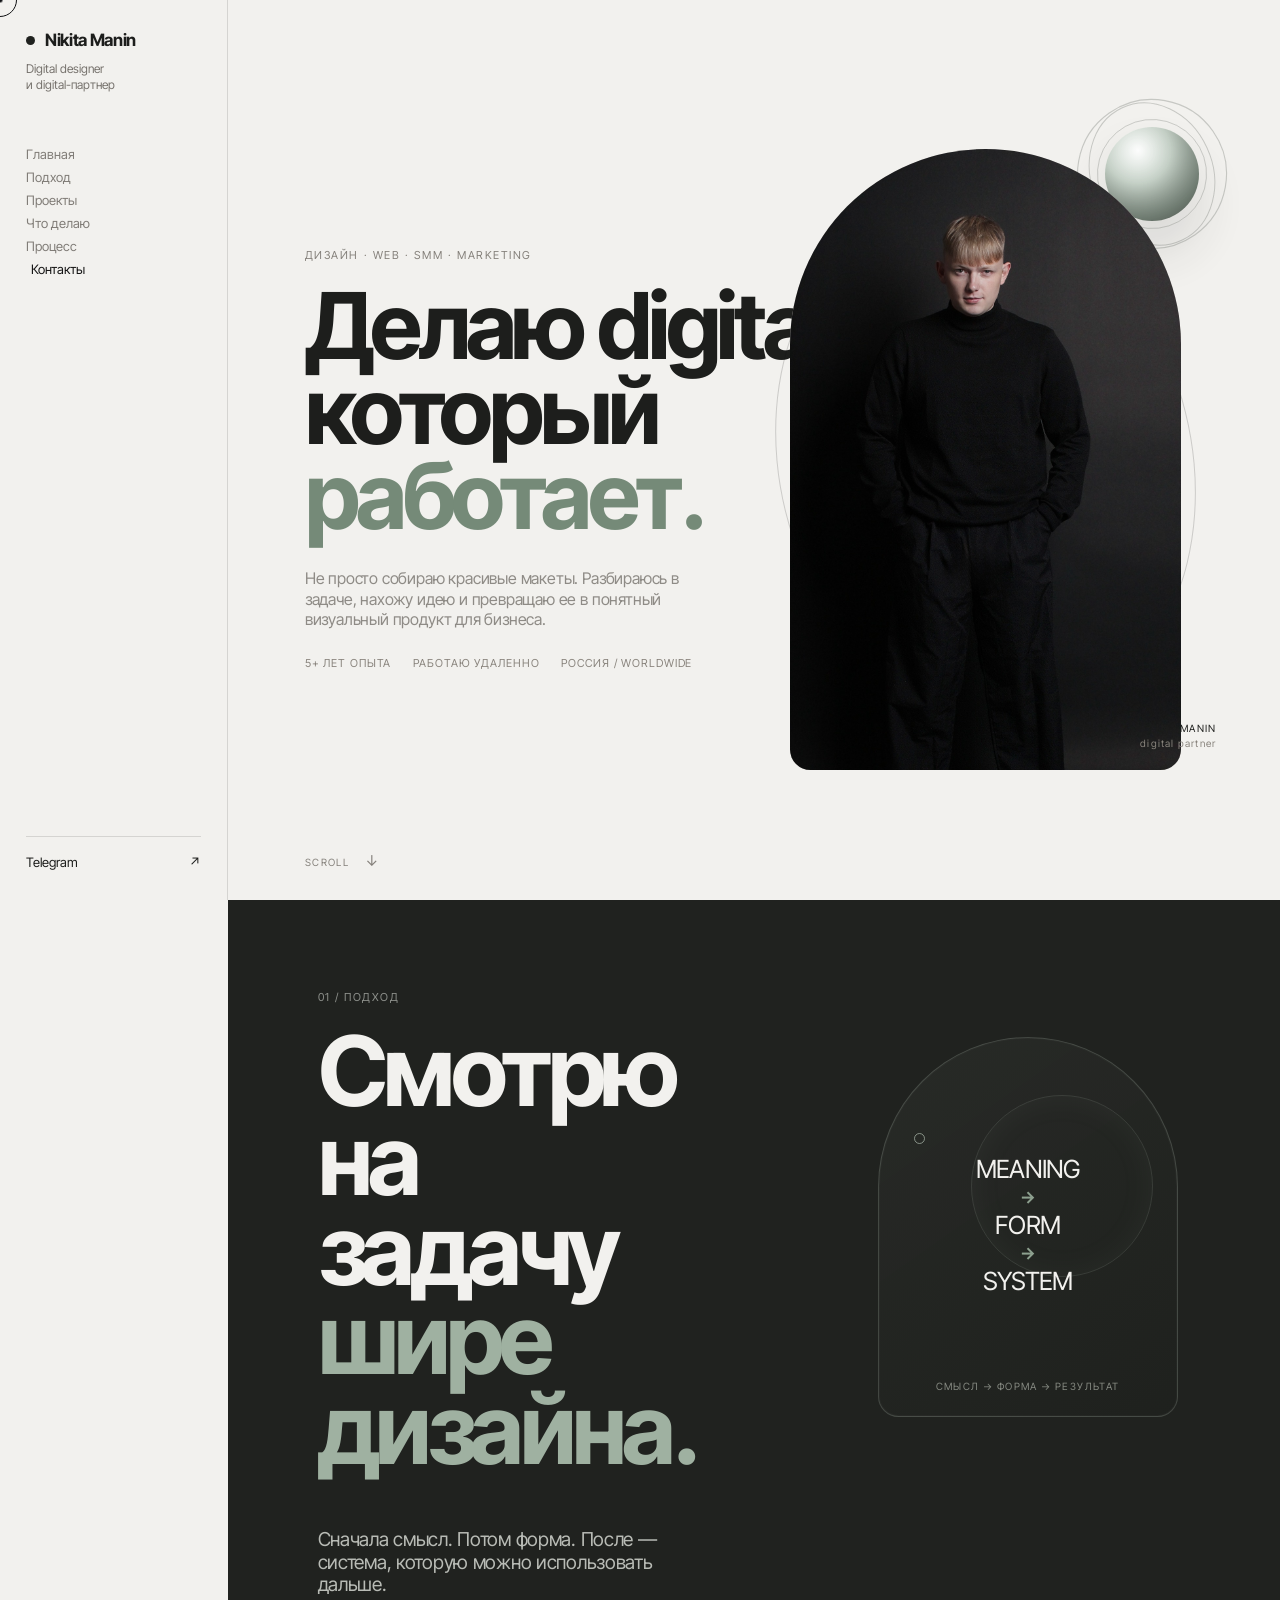
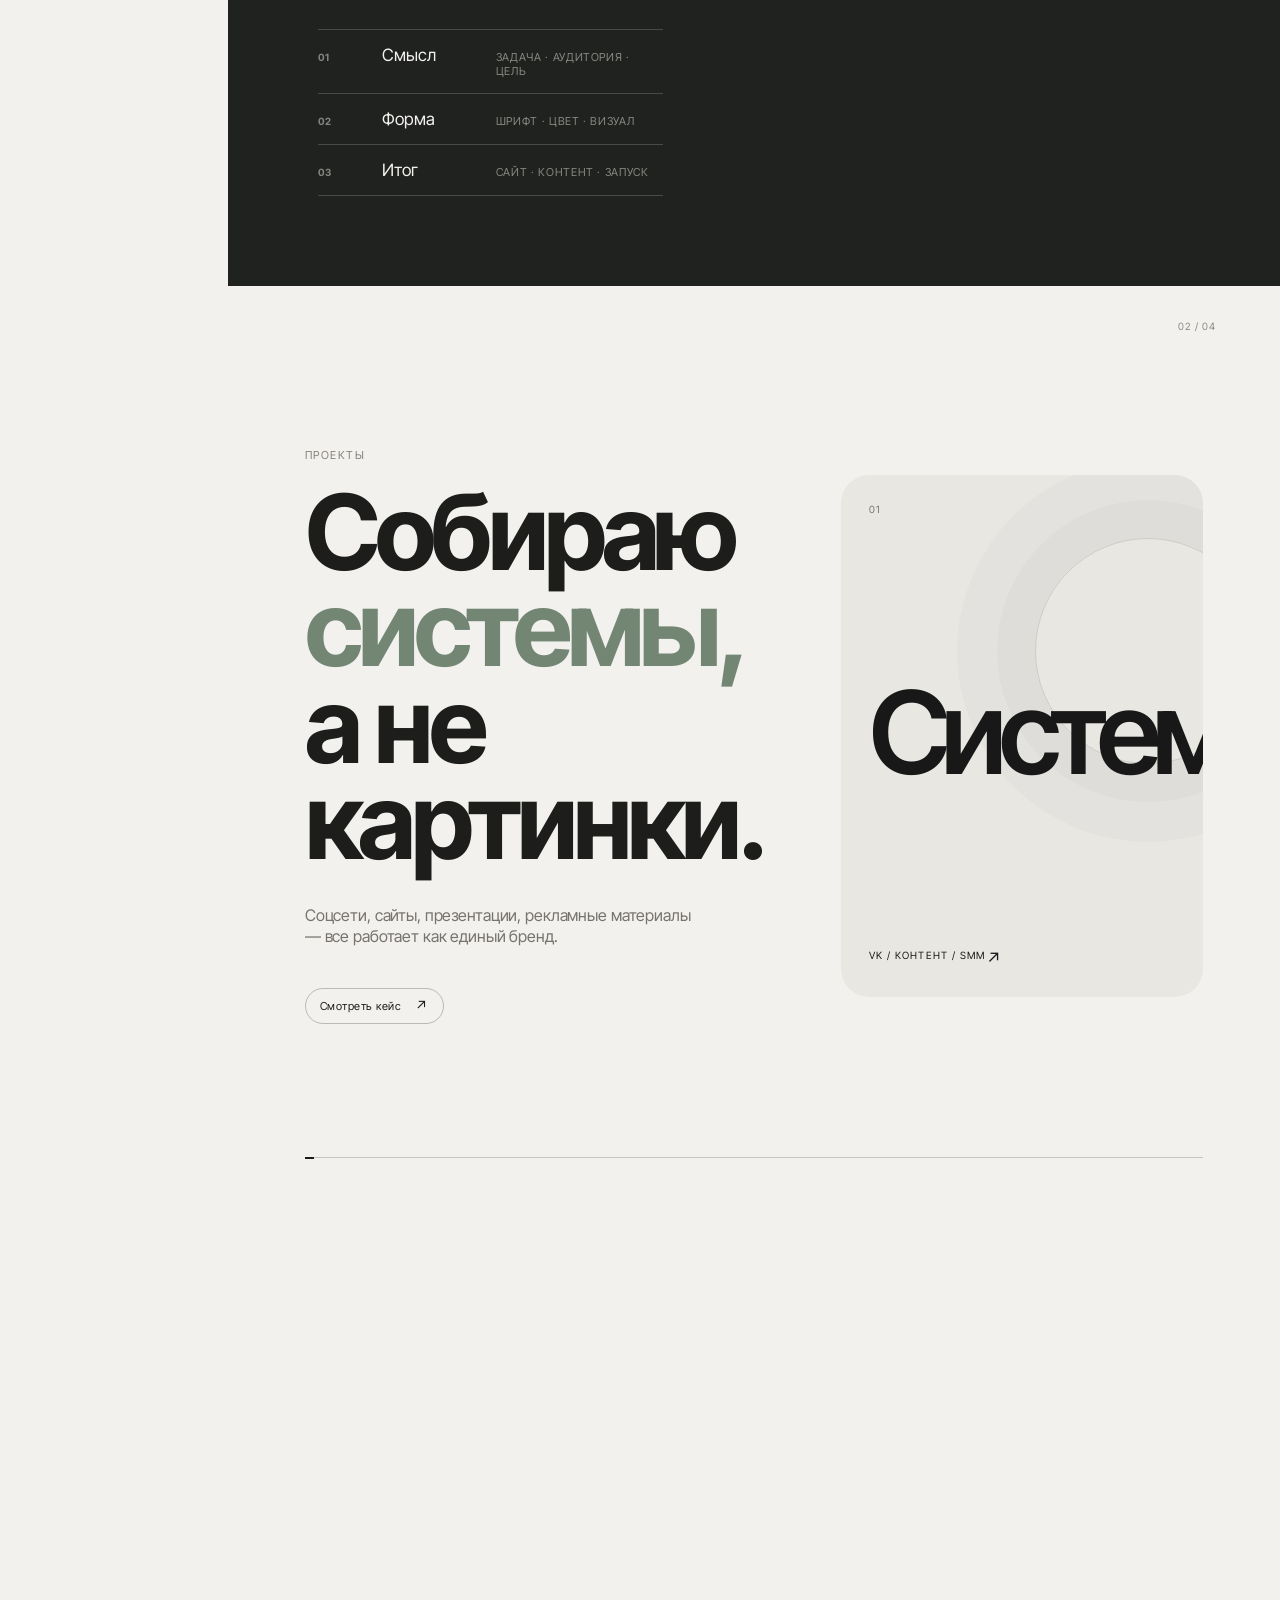
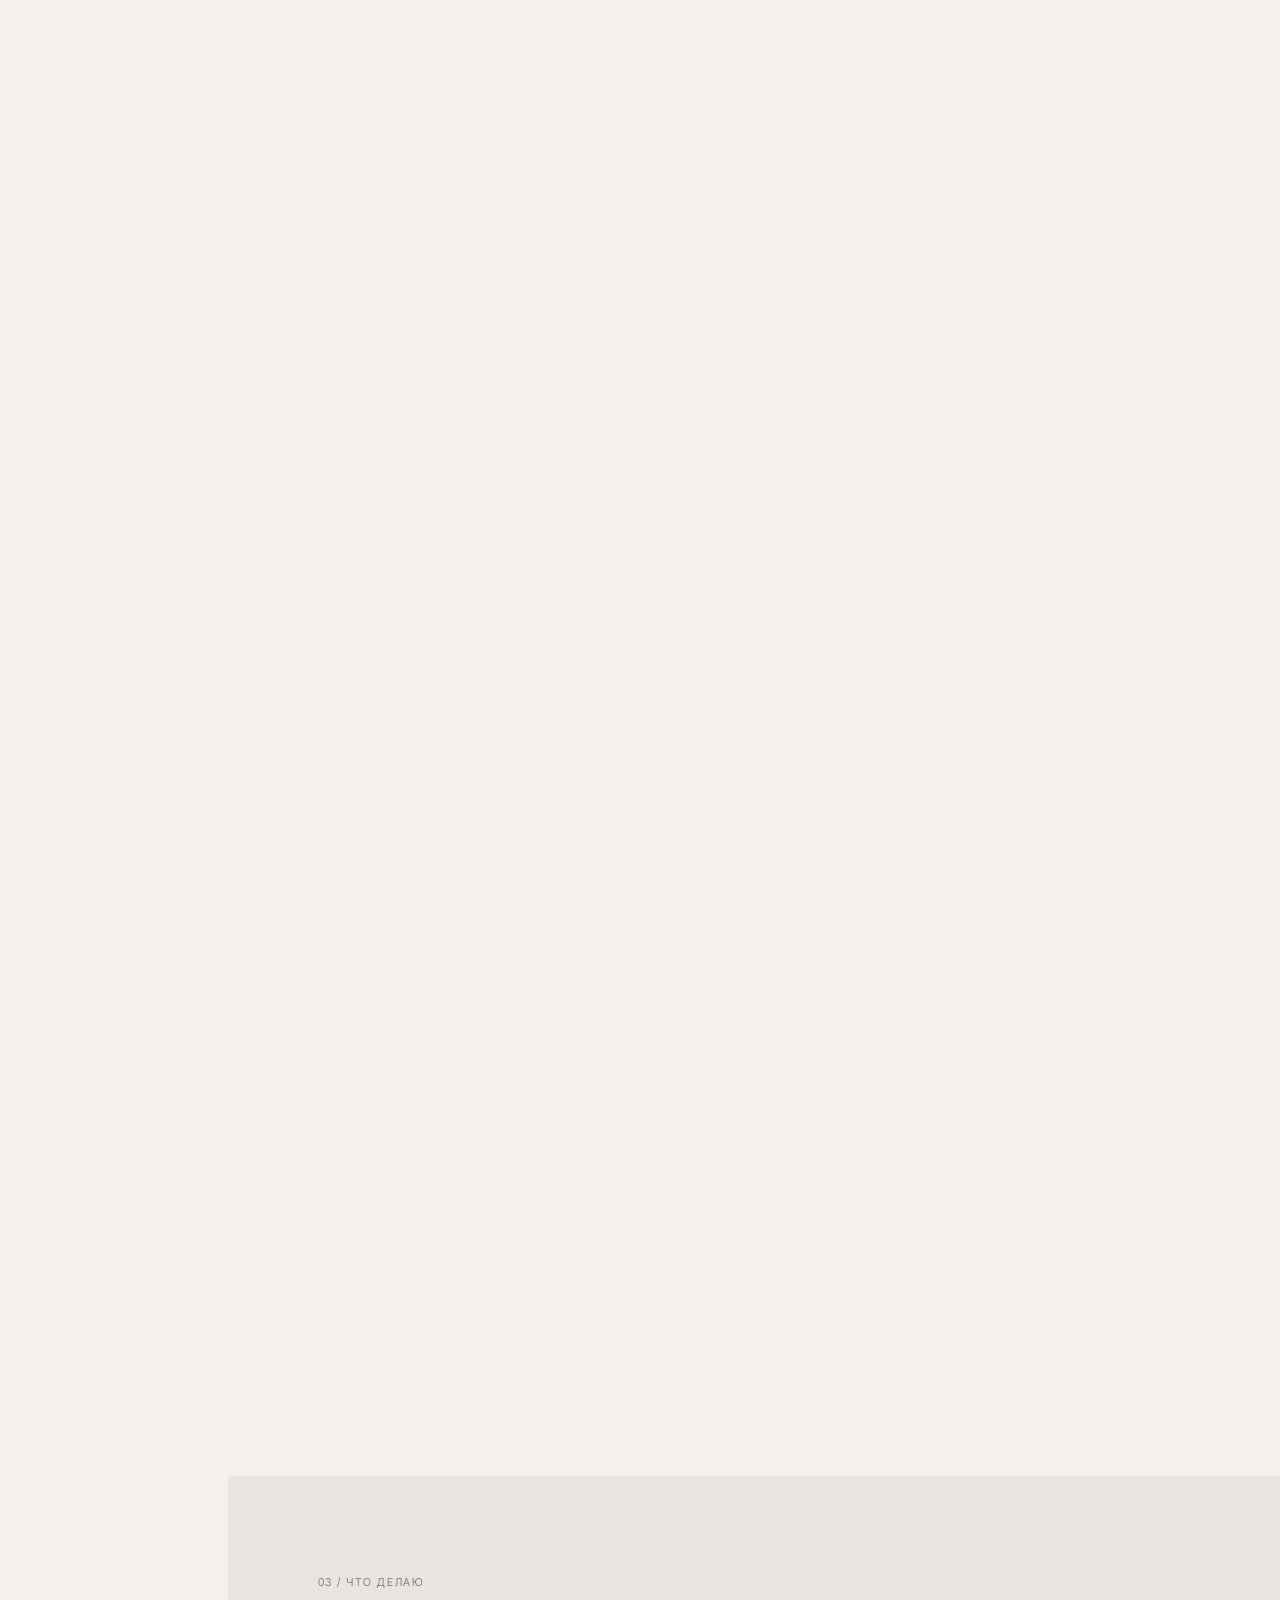
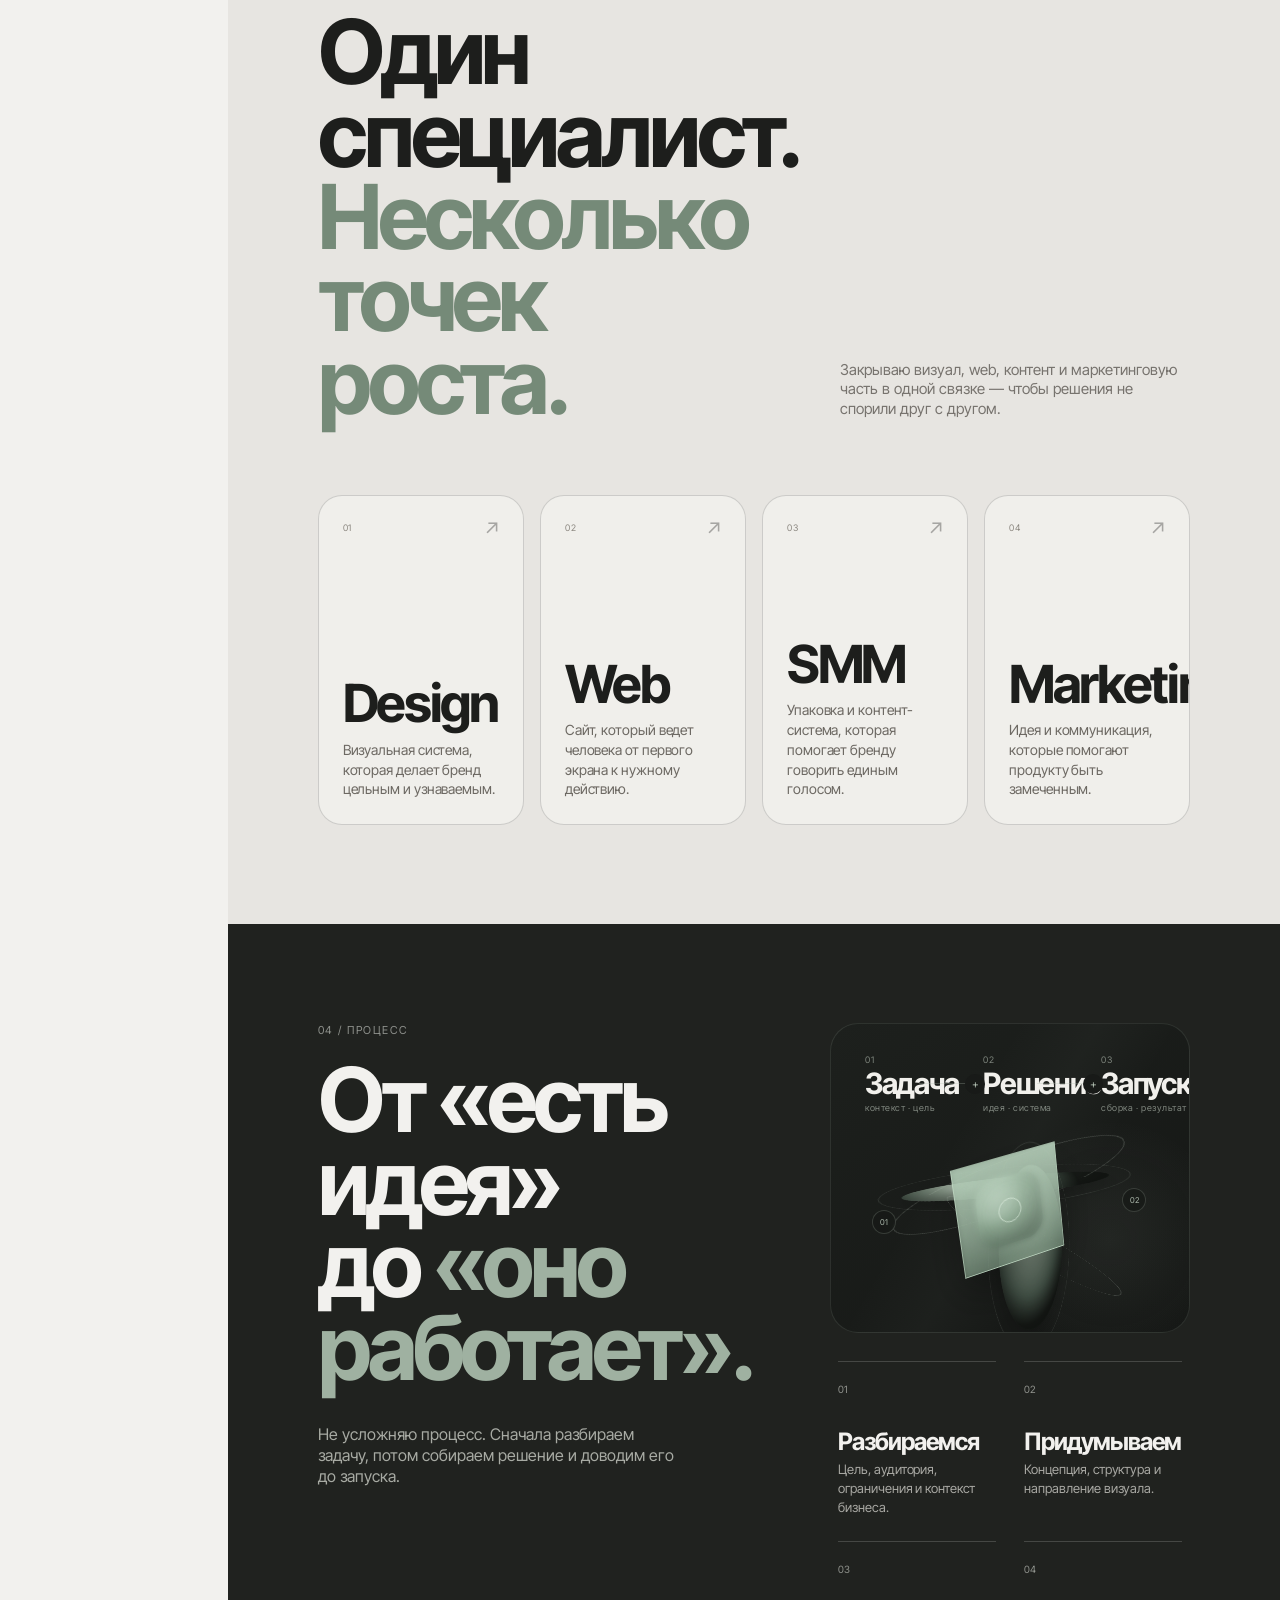
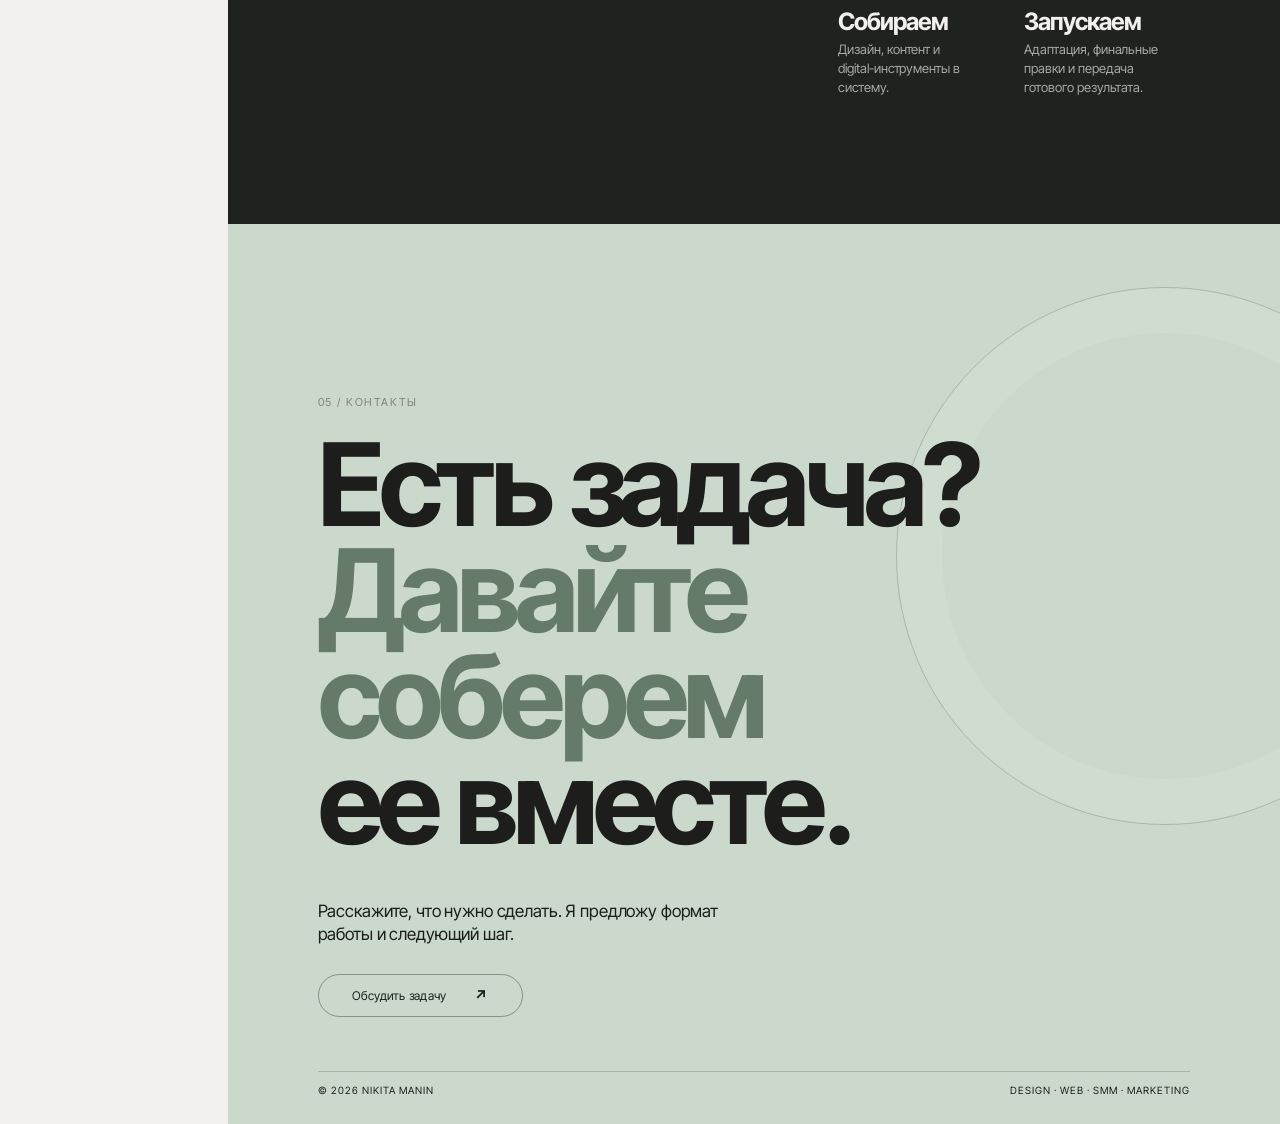
==== commit 8326909b: "Add files via upload" ====
--- a/index.html
+++ b/index.html
@@ -56,20 +56,29 @@
 
 <section class="process panel-section dark" id="process">
   <div class="process-title reveal"><p class="eyebrow">04 / Процесс</p><h2>От «есть идея»<br>до <span>«оно работает».</span></h2><p class="process-lead">Не усложняю процесс. Сначала разбираем задачу, потом собираем решение и доводим его до запуска.</p></div>
-  <div class="process-right reveal"><div class="process-visual process-type"><span>01</span><strong>Задача</strong><i>→</i><strong>Решение</strong><i>→</i><strong>Запуск</strong></div><div class="process-visual reveal" data-tilt-object>
-      <div class="process-orbit orbit-a"></div>
-      <div class="process-orbit orbit-b"></div>
-      <div class="process-orbit orbit-c"></div>
-      <div class="process-object" data-tilt-core>
-        <div class="process-object-face face-front"></div>
-        <div class="process-object-face face-back"></div>
-        <div class="process-object-face face-left"></div>
-        <div class="process-object-face face-right"></div>
-        <div class="process-object-face face-top"></div>
-        <div class="process-object-face face-bottom"></div>
+  <div class="process-right reveal">
+    <div class="process-panel" data-tilt-object>
+      <div class="process-flow" aria-label="Этапы работы">
+        <div class="process-stage"><span>01</span><strong>Задача</strong><small>контекст · цель</small></div>
+        <div class="process-connector"><i></i><b>+</b></div>
+        <div class="process-stage"><span>02</span><strong>Решение</strong><small>идея · система</small></div>
+        <div class="process-connector"><i></i><b>+</b></div>
+        <div class="process-stage"><span>03</span><strong>Запуск</strong><small>сборка · результат</small></div>
       </div>
-      <div class="process-node node-1">01</div><div class="process-node node-2">02</div>
-      <div class="process-node node-3">03</div><div class="process-node node-4">04</div>
+      <div class="process-object-wrap">
+        <div class="process-orbit orbit-a"></div>
+        <div class="process-orbit orbit-b"></div>
+        <div class="process-object" data-tilt-core>
+          <div class="process-object-face face-front"></div>
+          <div class="process-object-face face-back"></div>
+          <div class="process-object-face face-left"></div>
+          <div class="process-object-face face-right"></div>
+          <div class="process-object-face face-top"></div>
+          <div class="process-object-face face-bottom"></div>
+          <span class="process-object-core"></span>
+        </div>
+        <span class="process-object-label label-a">01</span><span class="process-object-label label-b">02</span>
+      </div>
     </div>
     <div class="steps">
       <a class="step reveal" href="#contact"><span>01</span><h3>Разбираемся</h3><p>Цель, аудитория, ограничения и контекст бизнеса.</p></a>
--- a/style.css
+++ b/style.css
@@ -22,7 +22,7 @@
 .hero h1 .hero-swap-line{display:block}
 .hero h1 .swap{white-space:nowrap;color:#758a78}
 .hero h1 .swap-dot{color:#758a78;display:inline-block;margin-left:.015em}
-.hero h1 .swap.change .swap-dot{color:#2e4633}
+.hero h1 .swap.change .swap-dot{color:#758a78!important}
 .case-trigger,.service-trigger{appearance:none;-webkit-appearance:none;font:inherit;color:inherit;text-align:left;border-radius:0;cursor:none}
 .case-trigger{width:100%;border:0}
 .service-trigger{width:100%;border:1px solid rgba(20,20,20,.07)}
@@ -360,4 +360,54 @@
   .detail-note{position:relative;top:auto}
   .detail-lead{font-size:24px}
 }
-.service-card:hover,.project-link:hover,.contact-btn:hover{translate:var(--hover-x,0) 0;}+.service-card:hover,.project-link:hover,.contact-btn:hover{translate:var(--hover-x,0) 0;}
+/* STEP 1 — first block object: compact, contained typography */
+.about-visual .text-visual{
+  width:min(330px,100%)!important;
+  min-height:380px!important;
+  height:380px!important;
+  border-radius:190px 190px 26px 26px!important;
+  padding:54px 34px 58px!important;
+  flex-direction:column!important;
+  gap:7px!important;
+  text-align:center;
+}
+.about-visual .text-visual span{
+  display:block;
+  font-size:clamp(18px,2vw,25px)!important;
+  line-height:1!important;
+  letter-spacing:-.035em!important;
+  white-space:nowrap;
+}
+.about-visual .text-visual strong{
+  display:block;
+  font-size:17px!important;
+  line-height:1!important;
+  color:#8da08f!important;
+}
+.about-visual .text-visual small{
+  left:20px!important;
+  right:20px!important;
+  bottom:24px!important;
+  text-align:center;
+  white-space:nowrap;
+}
+
+/* STEP 2 — process block only: compact schematic + refined 3D object */
+.process-right{gap:28px!important}
+.process-panel{position:relative!important;width:100%!important;height:310px!important;min-height:310px!important;border:1px solid rgba(174,187,174,.15)!important;border-radius:28px!important;background:linear-gradient(145deg,#1d201d 0%,#151715 100%)!important;overflow:hidden!important;padding:30px 34px!important;display:grid!important;grid-template-rows:auto 1fr!important;box-shadow:none!important;isolation:isolate}
+.process-panel:before{content:'';position:absolute;inset:0;background:radial-gradient(circle at 78% 70%,rgba(174,187,174,.08),transparent 34%),linear-gradient(120deg,transparent 35%,rgba(174,187,174,.035) 50%,transparent 65%);pointer-events:none}
+.process-flow{position:relative;z-index:4;display:grid;grid-template-columns:1fr 64px 1fr 64px 1fr;align-items:center;width:100%;padding-bottom:10px}
+.process-stage{min-width:0;display:flex;flex-direction:column;gap:5px}.process-stage span{font-size:9px;letter-spacing:.12em;color:#7f867e}.process-stage strong{font-size:clamp(24px,2.3vw,38px);line-height:.92;letter-spacing:-.045em;font-weight:700;color:#f1f0ec;white-space:nowrap}.process-stage small{font-size:9px;letter-spacing:.06em;color:#7f867e;white-space:nowrap}
+.process-connector{height:24px;position:relative;display:flex;align-items:center;justify-content:center}.process-connector i{display:block;width:100%;height:1px;background:rgba(174,187,174,.28)}.process-connector b{position:absolute;right:-2px;width:20px;height:20px;border-radius:50%;display:grid;place-items:center;background:#181a18;color:#aebbae;font-size:11px;font-weight:400}
+.process-object-wrap{position:relative;min-height:145px;display:flex;align-items:center;justify-content:center;perspective:900px;transform:translateY(-3px)}
+.process-object{position:relative!important;width:116px!important;height:116px!important;transform-style:preserve-3d!important;transform:rotateX(-20deg) rotateY(28deg) rotateZ(-7deg);transition:transform .18s ease-out!important;filter:drop-shadow(0 24px 25px rgba(0,0,0,.34));z-index:3}
+.process-object-face{border:1px solid rgba(195,218,198,.38)!important;background:linear-gradient(145deg,rgba(190,215,194,.66),rgba(75,102,81,.26))!important;backdrop-filter:blur(3px)}
+.face-front{transform:translateZ(58px)}.face-back{transform:rotateY(180deg) translateZ(58px)}.face-right{transform:rotateY(90deg) translateZ(58px)}.face-left{transform:rotateY(-90deg) translateZ(58px)}.face-top{transform:rotateX(90deg) translateZ(58px)}.face-bottom{transform:rotateX(-90deg) translateZ(58px)}
+.process-object:before{content:'';position:absolute;inset:19%;border-radius:28%;background:radial-gradient(circle at 30% 25%,rgba(235,248,237,.92),rgba(117,148,122,.45) 42%,rgba(25,43,29,.28) 72%);transform:translateZ(62px);box-shadow:inset -14px -14px 24px rgba(0,0,0,.2)}
+.process-object-core{position:absolute;left:50%;top:50%;width:26px;height:26px;border:1px solid rgba(224,239,225,.7);border-radius:50%;transform:translate(-50%,-50%) translateZ(67px);box-shadow:0 0 22px rgba(174,187,174,.18);z-index:4}
+.process-orbit{position:absolute!important;border:1px solid rgba(174,187,174,.16)!important;border-radius:50%;transform-style:preserve-3d;pointer-events:none}.orbit-a{width:260px!important;height:88px!important;transform:rotateX(63deg) rotateZ(-15deg)!important;animation:processOrbitA 11s linear infinite!important}.orbit-b{width:210px!important;height:210px!important;transform:rotateY(66deg) rotateZ(22deg)!important;animation:processOrbitB 15s linear infinite!important}
+@keyframes processOrbitA{to{transform:rotateX(63deg) rotateZ(345deg)}}@keyframes processOrbitB{to{transform:rotateY(426deg) rotateZ(22deg)}}
+.process-object-label{position:absolute;z-index:5;width:24px;height:24px;border:1px solid rgba(174,187,174,.22);border-radius:50%;display:grid;place-items:center;font-size:8px;color:#aebbae;background:rgba(23,25,23,.72);backdrop-filter:blur(6px)}.label-a{left:calc(50% - 138px);top:50%}.label-b{right:calc(50% - 136px);top:38%}
+.process-panel + .steps{margin-top:0!important;grid-template-columns:1fr 1fr!important}.process-panel + .steps .step{min-height:150px!important;padding:15px 18px 24px 0!important}.process-panel + .steps .step h3{margin:34px 0 7px!important;font-size:24px!important}.process-panel + .steps .step p{max-width:250px!important}
+@media(max-width:900px){.process-panel{height:360px!important;min-height:360px!important;padding:26px 24px!important}.process-flow{grid-template-columns:1fr!important;gap:10px!important;padding:0!important}.process-connector{display:none!important}.process-object-wrap{position:absolute!important;right:7%;bottom:16px;width:46%;min-height:150px!important}.process-object{width:94px!important;height:94px!important}.face-front{transform:translateZ(47px)}.face-back{transform:rotateY(180deg) translateZ(47px)}.face-right{transform:rotateY(90deg) translateZ(47px)}.face-left{transform:rotateY(-90deg) translateZ(47px)}.face-top{transform:rotateX(90deg) translateZ(47px)}.face-bottom{transform:rotateX(-90deg) translateZ(47px)}.process-panel + .steps{grid-template-columns:1fr!important}.process-panel + .steps .step{min-height:160px!important}}
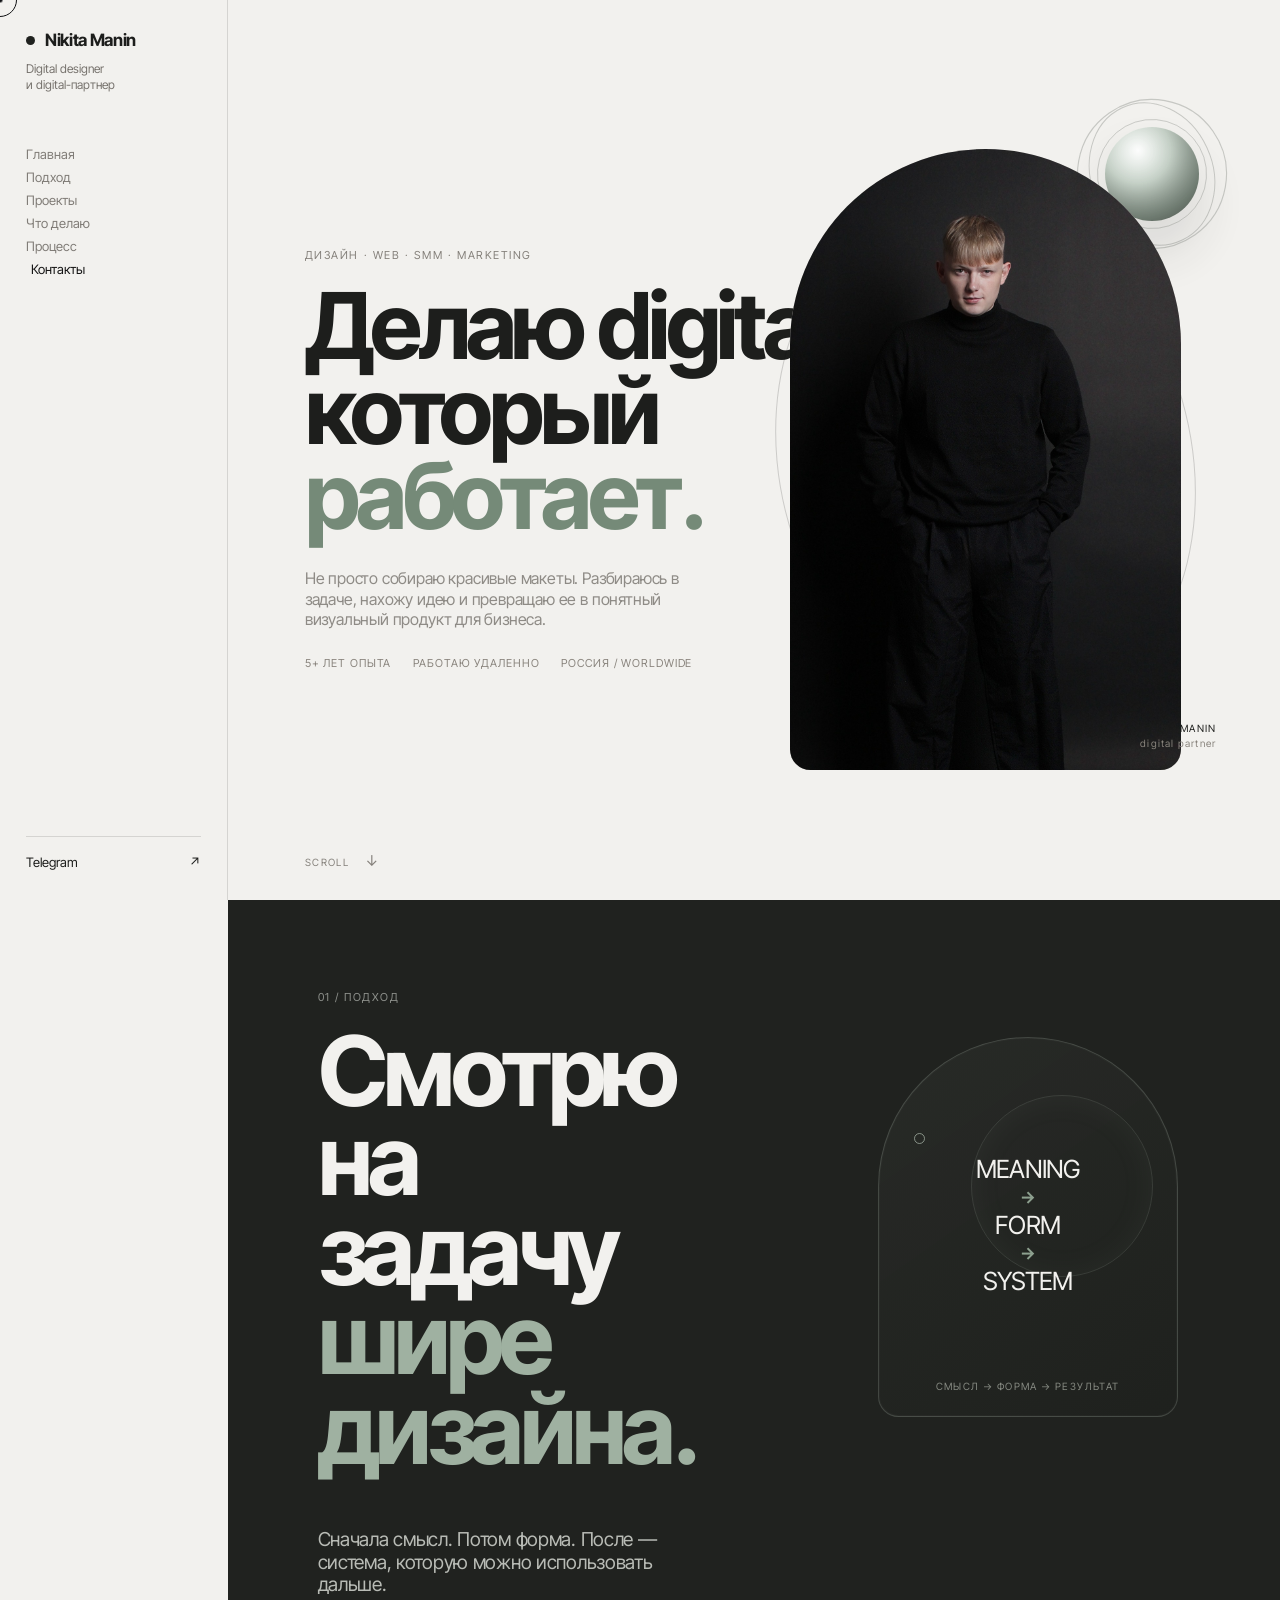
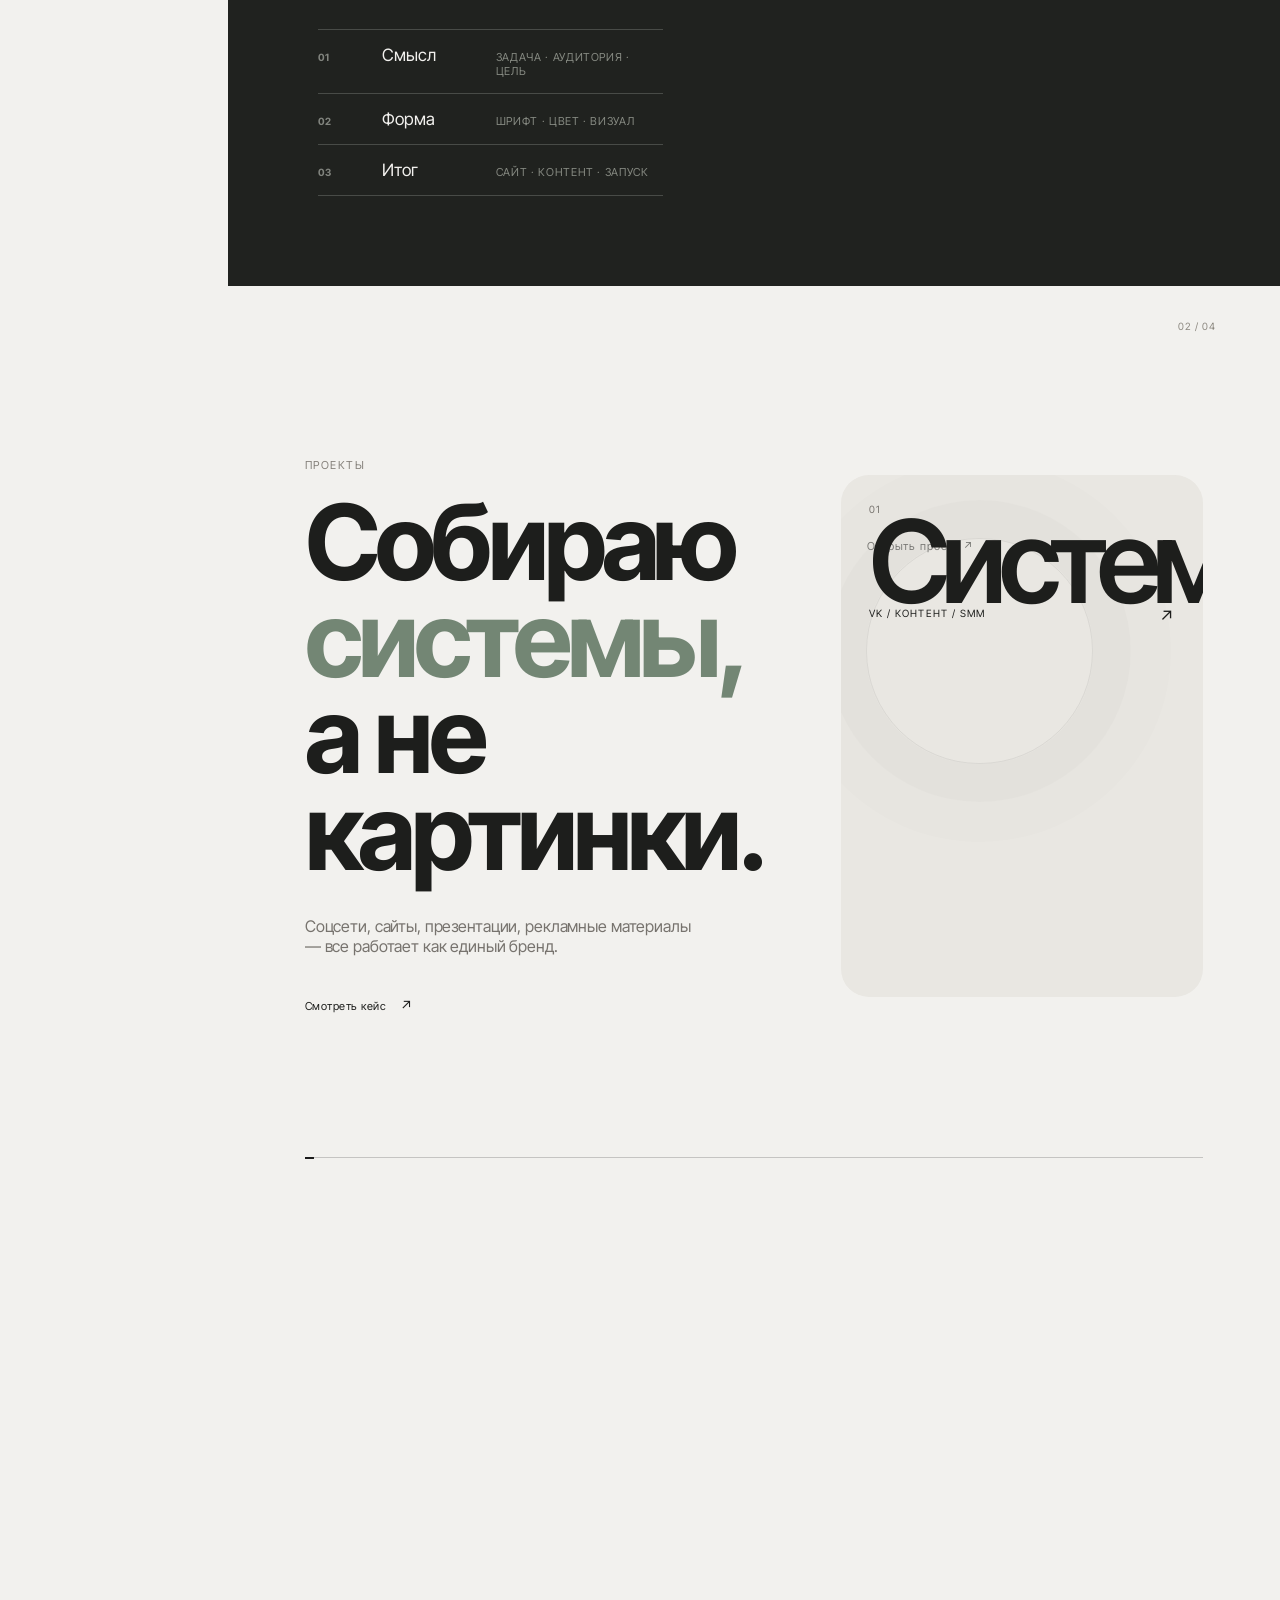
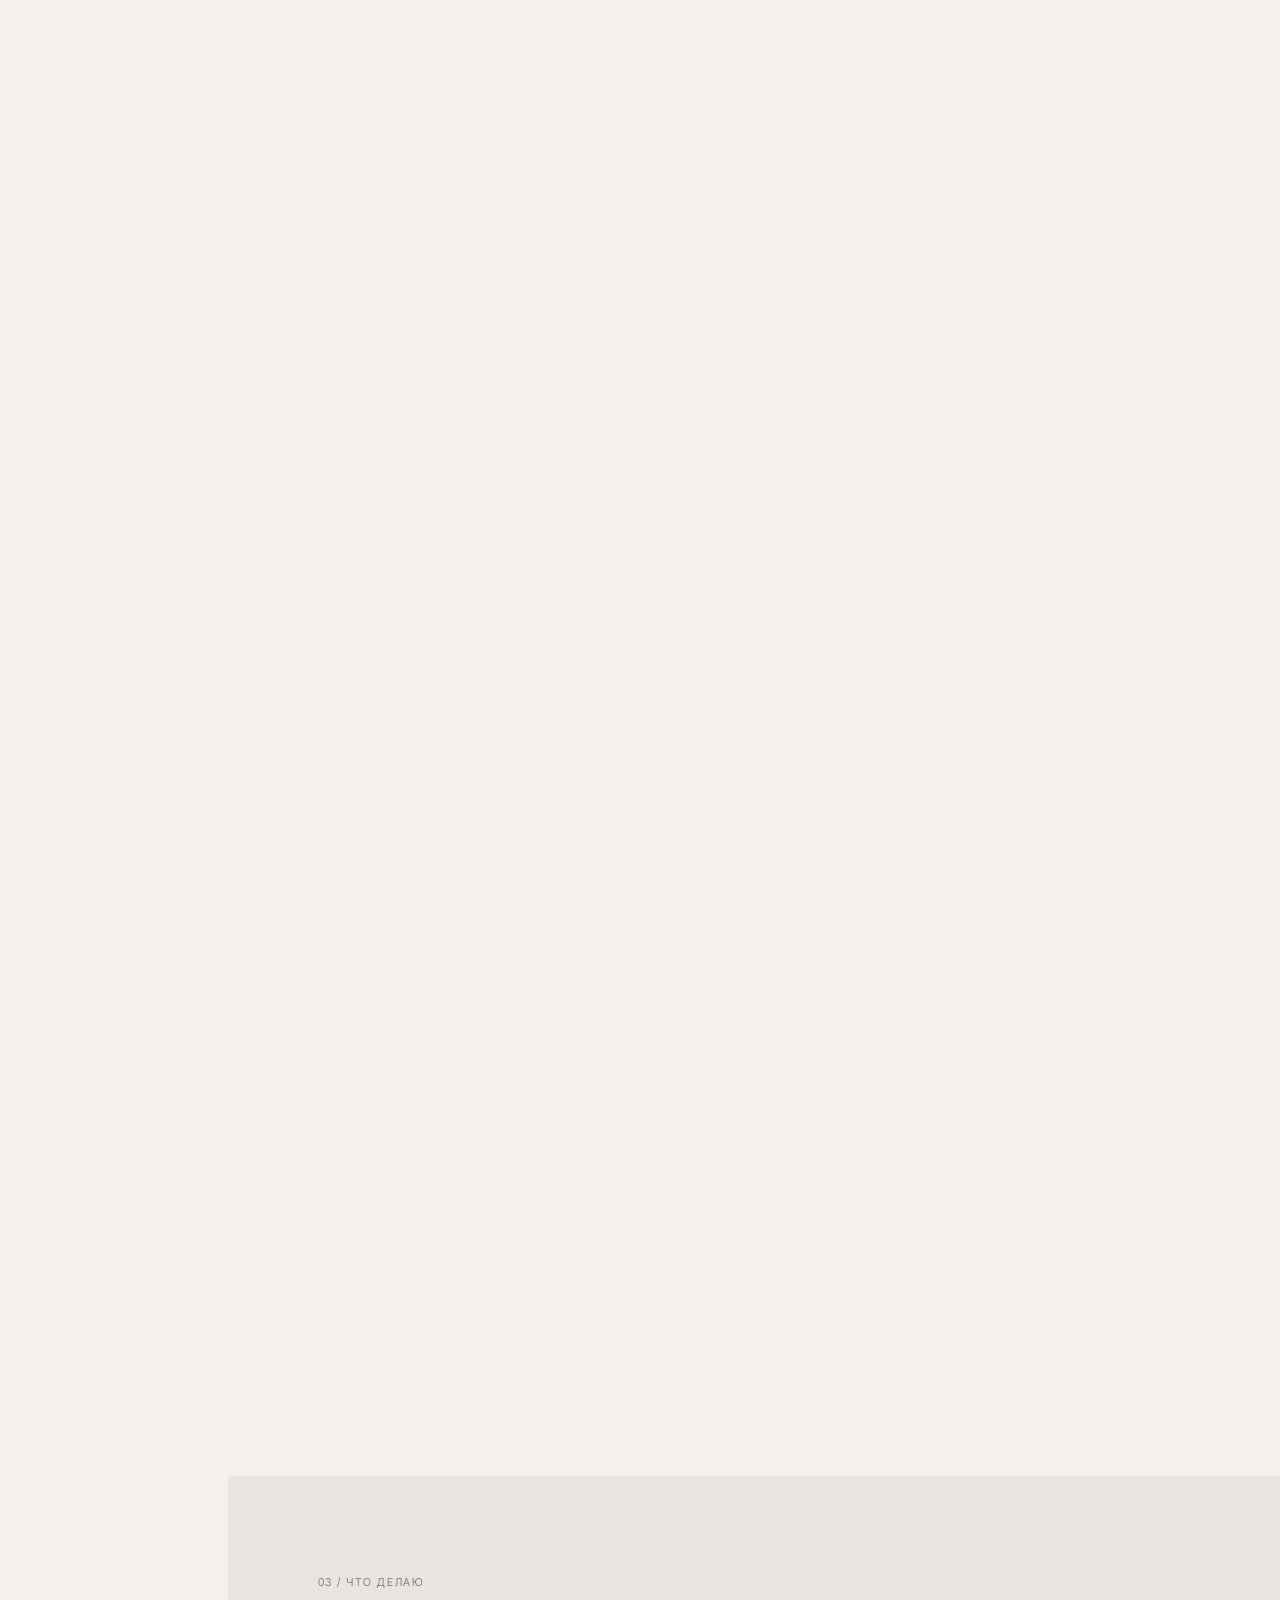
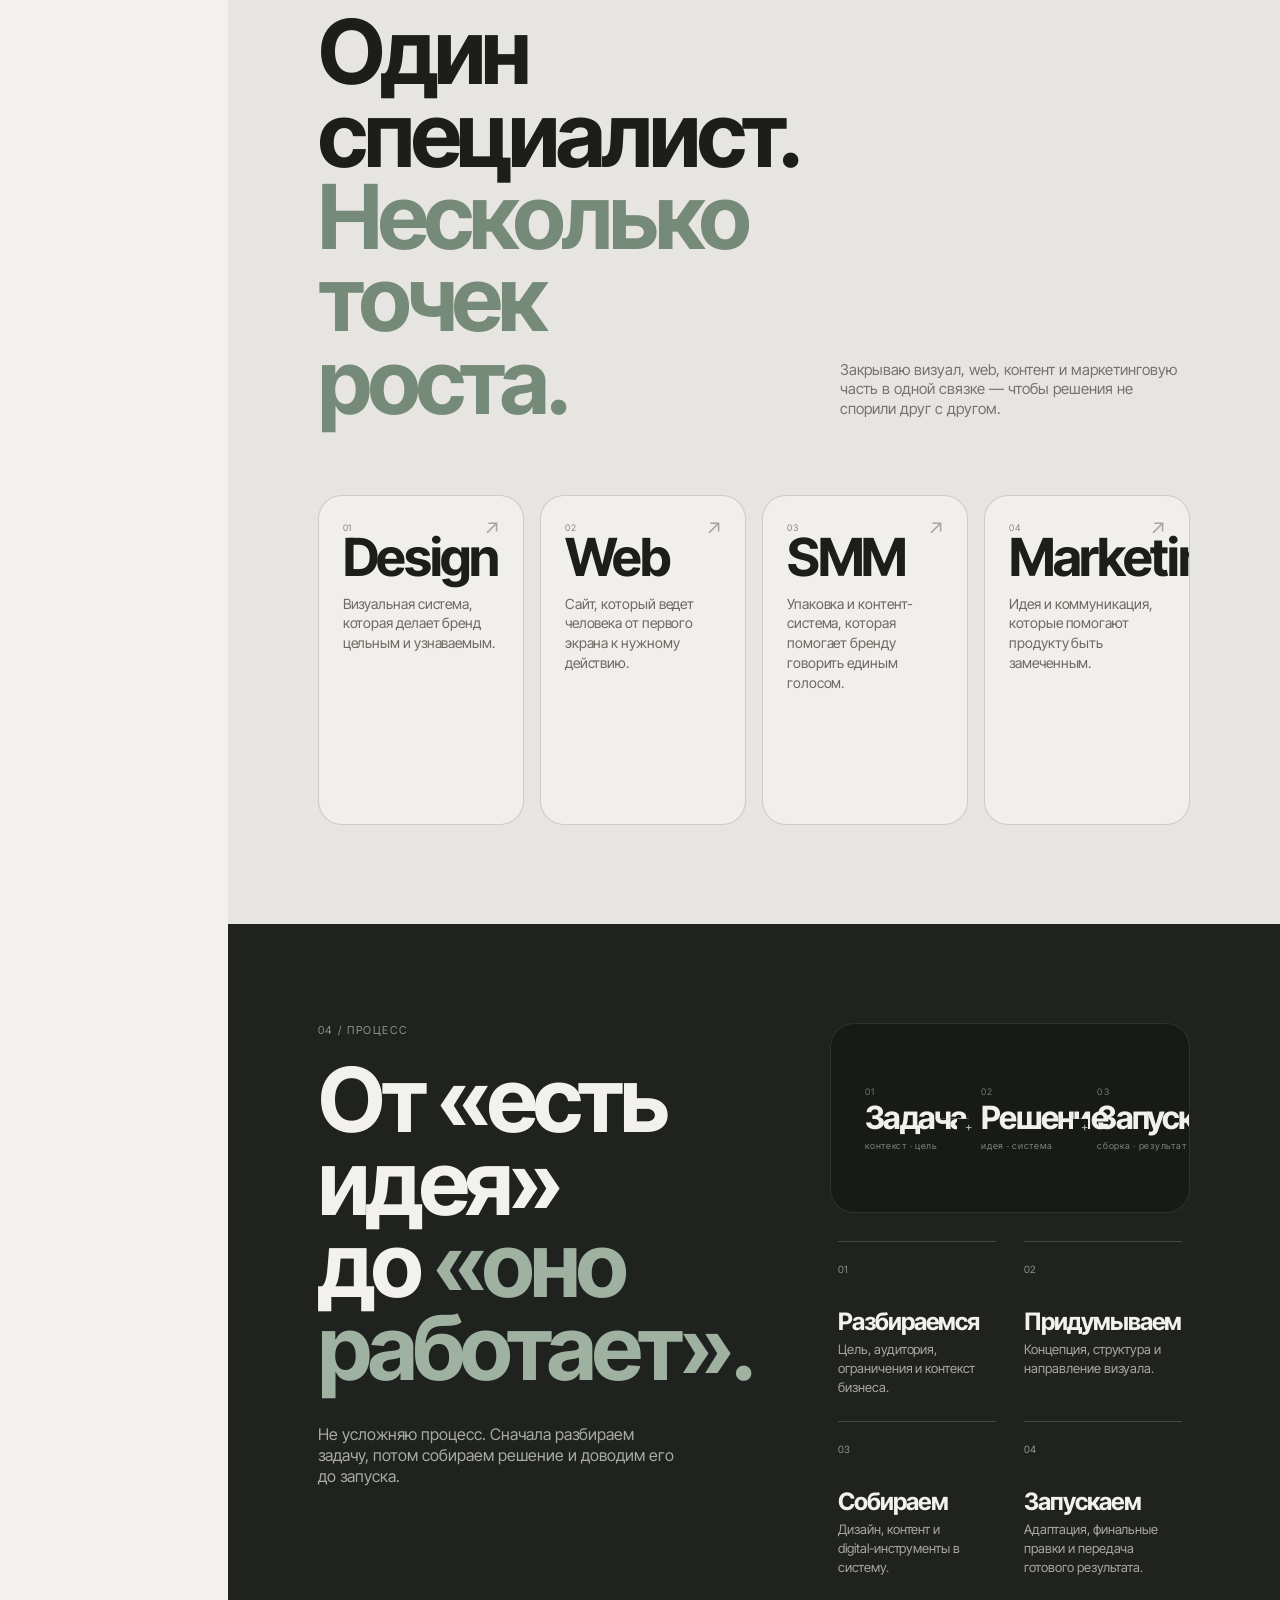
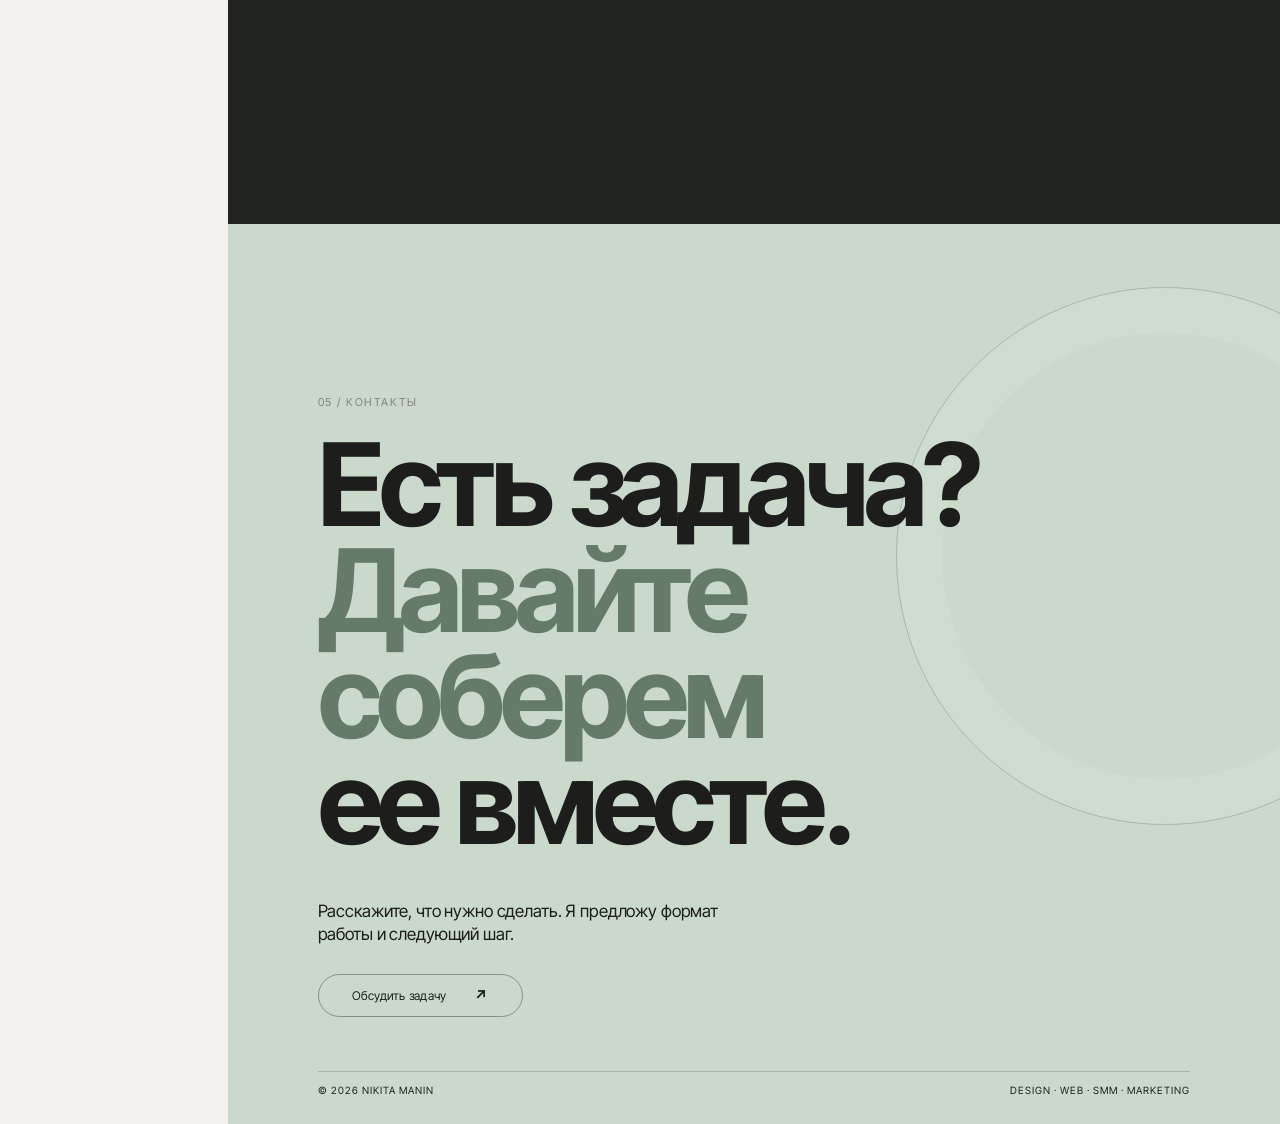
==== commit 8aaa8268: "Add files via upload" ====
--- a/index.html
+++ b/index.html
@@ -16,7 +16,7 @@
   <nav>
     <a href="#top" class="active">Главная</a><a href="#about">Подход</a><a href="#work">Проекты</a><a href="#services">Что делаю</a><a href="#process">Процесс</a><a href="#contact">Контакты</a>
   </nav>
-  <a class="side-tg" href="https://t.me/inklab1" target="_blank" rel="noreferrer">Telegram <span>↗</span></a>
+  <a class="side-tg" href="#contact">Telegram <span>↗</span></a>
 </aside>
 <main id="top">
 <section class="hero panel-section">
@@ -38,19 +38,19 @@
 
 <section class="horizontal-section" id="work">
   <div class="horizontal-sticky"><div class="horizontal-track">
-    <article class="slide slide-light"><div class="slide-num">02 / 04</div><div><p class="eyebrow">Проекты</p><h2>Собираю<br><span>системы,</span><br>а не картинки.</h2><p class="slide-text">Соцсети, сайты, презентации, рекламные материалы — все работает как единый бренд.</p><button class="minimal-link case-trigger" data-case="brand" type="button">Смотреть кейс <span>↗</span></button></div><button class="project-visual project-a case-trigger" data-case="brand" type="button" aria-label="Открыть кейс визуальной системы"><div class="project-number">01</div><div class="project-word">Система</div><div class="project-meta">VK / КОНТЕНТ / SMM <span>↗</span></div></button></article>
-    <article class="slide slide-beige"><div class="slide-num">03 / 04</div><div><p class="eyebrow">Web</p><h2>Сайт<br>должен<br><span>вести.</span></h2><p class="slide-text">От первого экрана до заявки: структура, дизайн, текст и логика в одной системе.</p><button class="minimal-link case-trigger" data-case="web" type="button">Смотреть кейс <span>↗</span></button></div><button class="project-visual project-b case-trigger" data-case="web" type="button" aria-label="Открыть кейс сайта"><div class="project-number">02</div><div class="project-word">Web</div><div class="project-meta">STRUCTURE / UI / ADAPTIVE <span>↗</span></div></button></article>
-    <article class="slide slide-dark"><div class="slide-num">04 / 04</div><div><p class="eyebrow">Marketing</p><h2>Идея,<br>которую<br><span>видят.</span></h2><p class="slide-text">Креативы и контент, которые не просто украшают ленту, а объясняют ценность продукта.</p><button class="minimal-link case-trigger" data-case="marketing" type="button">Смотреть кейс <span>↗</span></button></div><button class="project-visual project-c case-trigger" data-case="marketing" type="button" aria-label="Открыть маркетинговый кейс"><div class="project-number">03</div><div class="project-word">Идея</div><div class="project-meta">CAMPAIGN / CONTENT / ADS <span>↗</span></div></button></article>
+    <article class="slide slide-light"><div class="slide-num">02 / 04</div><div><p class="eyebrow">Проекты</p><h2>Собираю<br><span>системы,</span><br>а не картинки.</h2><p class="slide-text">Соцсети, сайты, презентации, рекламные материалы — все работает как единый бренд.</p><a class="minimal-link" href="project-system.html">Смотреть кейс <span>↗</span></a></div><a class="project-visual project-a project-link" href="project-system.html" aria-label="Открыть кейс визуальной системы"><div class="project-number">01</div><div class="project-word">Система</div><div class="project-meta">VK / КОНТЕНТ / SMM <span>↗</span></div></a></article>
+    <article class="slide slide-beige"><div class="slide-num">03 / 04</div><div><p class="eyebrow">Web</p><h2>Сайт<br>должен<br><span>вести.</span></h2><p class="slide-text">От первого экрана до заявки: структура, дизайн, текст и логика в одной системе.</p><a class="minimal-link" href="project-web.html">Смотреть кейс <span>↗</span></a></div><a class="project-visual project-b project-link" href="project-web.html" aria-label="Открыть кейс сайта"><div class="project-number">02</div><div class="project-word">Web</div><div class="project-meta">STRUCTURE / UI / ADAPTIVE <span>↗</span></div></a></article>
+    <article class="slide slide-dark"><div class="slide-num">04 / 04</div><div><p class="eyebrow">Marketing</p><h2>Идея,<br>которую<br><span>видят.</span></h2><p class="slide-text">Креативы и контент, которые не просто украшают ленту, а объясняют ценность продукта.</p><a class="minimal-link" href="project-idea.html">Смотреть кейс <span>↗</span></a></div><a class="project-visual project-c project-link" href="project-idea.html" aria-label="Открыть маркетинговый кейс"><div class="project-number">03</div><div class="project-word">Идея</div><div class="project-meta">CAMPAIGN / CONTENT / ADS <span>↗</span></div></a></article>
   </div><div class="h-progress"><span></span></div></div>
 </section>
 
 <section class="services panel-section" id="services">
   <div class="service-head reveal"><div><p class="eyebrow">03 / Что делаю</p><h2>Один специалист.<br><span>Несколько точек роста.</span></h2></div><p class="service-lead">Закрываю визуал, web, контент и маркетинговую часть в одной связке — чтобы решения не спорили друг с другом.</p></div>
   <div class="service-grid">
-    <button class="service-card reveal service-trigger" data-service="01" type="button"><div class="service-index">01</div><h3>Design</h3><p>Визуальная система, которая делает бренд цельным и узнаваемым.</p><div class="service-footer"><span>СОБРАТЬ ВИЗУАЛ</span><i>↗</i></div></button>
-    <button class="service-card reveal service-trigger" data-service="02" type="button"><div class="service-index">02</div><h3>Web</h3><p>Сайт, который ведет человека от первого экрана к нужному действию.</p><div class="service-footer"><span>СОБРАТЬ САЙТ</span><i>↗</i></div></button>
-    <button class="service-card reveal service-trigger" data-service="03" type="button"><div class="service-index">03</div><h3>SMM</h3><p>Упаковка и контент-система, которая помогает бренду говорить единым голосом.</p><div class="service-footer"><span>СОБРАТЬ КОНТЕНТ</span><i>↗</i></div></button>
-    <button class="service-card reveal service-trigger" data-service="04" type="button"><div class="service-index">04</div><h3>Marketing</h3><p>Идея и коммуникация, которые помогают продукту быть замеченным.</p><div class="service-footer"><span>НАЙТИ ИДЕЮ</span><i>↗</i></div></button>
+    <a class="service-card reveal" href="service-design.html"><div class="service-index">01</div><h3>Design</h3><p>Визуальная система, которая делает бренд цельным и узнаваемым.</p><div class="service-footer"><span>СОБРАТЬ ВИЗУАЛ</span><i>↗</i></div></a>
+    <a class="service-card reveal" href="service-web.html"><div class="service-index">02</div><h3>Web</h3><p>Сайт, который ведет человека от первого экрана к нужному действию.</p><div class="service-footer"><span>СОБРАТЬ САЙТ</span><i>↗</i></div></a>
+    <a class="service-card reveal" href="service-smm.html"><div class="service-index">03</div><h3>SMM</h3><p>Упаковка и контент-система, которая помогает бренду говорить единым голосом.</p><div class="service-footer"><span>СОБРАТЬ КОНТЕНТ</span><i>↗</i></div></a>
+    <a class="service-card reveal" href="service-marketing.html"><div class="service-index">04</div><h3>Marketing</h3><p>Идея и коммуникация, которые помогают продукту быть замеченным.</p><div class="service-footer"><span>НАЙТИ ИДЕЮ</span><i>↗</i></div></a>
   </div>
 </section>
 
@@ -65,19 +65,8 @@
         <div class="process-connector"><i></i><b>+</b></div>
         <div class="process-stage"><span>03</span><strong>Запуск</strong><small>сборка · результат</small></div>
       </div>
-      <div class="process-object-wrap">
-        <div class="process-orbit orbit-a"></div>
-        <div class="process-orbit orbit-b"></div>
-        <div class="process-object" data-tilt-core>
-          <div class="process-object-face face-front"></div>
-          <div class="process-object-face face-back"></div>
-          <div class="process-object-face face-left"></div>
-          <div class="process-object-face face-right"></div>
-          <div class="process-object-face face-top"></div>
-          <div class="process-object-face face-bottom"></div>
-          <span class="process-object-core"></span>
-        </div>
-        <span class="process-object-label label-a">01</span><span class="process-object-label label-b">02</span>
+      <div class="process-minimal-note" aria-hidden="true">
+        <span>01</span><i></i><span>02</span><i></i><span>03</span>
       </div>
     </div>
     <div class="steps">
@@ -88,7 +77,7 @@
     </div>
     </section>
 
-<section class="contact panel-section" id="contact"><div class="contact-orb"></div><p class="eyebrow reveal">05 / Контакты</p><h2 class="reveal">Есть задача?<br><span>Давайте соберем</span><br>ее вместе.</h2><p class="contact-text reveal">Расскажите, что нужно сделать. Я предложу формат работы и следующий шаг.</p><button class="contact-btn reveal contact-trigger" type="button">Обсудить задачу <b>↗</b></button><footer><span>© 2026 Nikita Manin</span><span>Design · Web · SMM · Marketing</span></footer></section>
+<section class="contact panel-section" id="contact"><div class="contact-orb"></div><p class="eyebrow reveal">05 / Контакты</p><h2 class="reveal">Есть задача?<br><span>Давайте соберем</span><br>ее вместе.</h2><p class="contact-text reveal">Расскажите, что нужно сделать. Я предложу формат работы и следующий шаг.</p><a class="contact-btn reveal" href="index.html#contact">Обсудить задачу <b>↗</b></a><footer><span>© 2026 Nikita Manin</span><span>Design · Web · SMM · Marketing</span></footer></section>
 
 <div class="route-page" id="routePage" aria-hidden="true"><div class="route-top"><button class="route-back" id="routeBack" type="button"><span>←</span> Назад</button><div class="route-count" id="routeCount"></div></div><div class="route-body"><div class="route-copy"><p class="eyebrow" id="routeKicker"></p><h2 id="routeTitle"></h2><p class="route-intro" id="routeIntro"></p><div class="route-tags" id="routeTags"></div></div><div class="route-details route-details-full"><div class="route-detail-head"><span>ЧТО ДЕЛАЕМ</span><span>01 — 05</span></div><div id="routeItems"></div><p class="route-note" id="routeNote"></p><button class="route-cta contact-trigger" type="button">Обсудить задачу <span>↗</span></button></div></div></div>
 </main>
--- a/style.css
+++ b/style.css
@@ -411,3 +411,30 @@
 .process-object-label{position:absolute;z-index:5;width:24px;height:24px;border:1px solid rgba(174,187,174,.22);border-radius:50%;display:grid;place-items:center;font-size:8px;color:#aebbae;background:rgba(23,25,23,.72);backdrop-filter:blur(6px)}.label-a{left:calc(50% - 138px);top:50%}.label-b{right:calc(50% - 136px);top:38%}
 .process-panel + .steps{margin-top:0!important;grid-template-columns:1fr 1fr!important}.process-panel + .steps .step{min-height:150px!important;padding:15px 18px 24px 0!important}.process-panel + .steps .step h3{margin:34px 0 7px!important;font-size:24px!important}.process-panel + .steps .step p{max-width:250px!important}
 @media(max-width:900px){.process-panel{height:360px!important;min-height:360px!important;padding:26px 24px!important}.process-flow{grid-template-columns:1fr!important;gap:10px!important;padding:0!important}.process-connector{display:none!important}.process-object-wrap{position:absolute!important;right:7%;bottom:16px;width:46%;min-height:150px!important}.process-object{width:94px!important;height:94px!important}.face-front{transform:translateZ(47px)}.face-back{transform:rotateY(180deg) translateZ(47px)}.face-right{transform:rotateY(90deg) translateZ(47px)}.face-left{transform:rotateY(-90deg) translateZ(47px)}.face-top{transform:rotateX(90deg) translateZ(47px)}.face-bottom{transform:rotateX(-90deg) translateZ(47px)}.process-panel + .steps{grid-template-columns:1fr!important}.process-panel + .steps .step{min-height:160px!important}}
+
+
+/* STEP 3 — minimal process + real internal navigation */
+/* Process: only a clean, precise diagram. No 3D object, no decorative orbits. */
+.process-panel{height:190px!important;min-height:190px!important;padding:30px 34px!important;border-radius:24px!important;background:#181a18!important;border:1px solid rgba(174,187,174,.14)!important;display:flex!important;align-items:center!important;overflow:hidden!important;box-shadow:none!important}
+.process-panel:before{display:none!important}
+.process-flow{display:grid!important;grid-template-columns:minmax(0,1fr) 58px minmax(0,1fr) 58px minmax(0,1fr)!important;align-items:center!important;width:100%!important;padding:0!important;gap:0!important}
+.process-stage{gap:7px!important;position:relative!important}
+.process-stage span{font-size:9px!important;letter-spacing:.14em!important;color:#737b73!important}
+.process-stage strong{font-size:clamp(25px,2.5vw,40px)!important;line-height:.9!important;letter-spacing:-.055em!important;color:#f1f0ec!important}
+.process-stage small{font-size:9px!important;letter-spacing:.08em!important;color:#7f867e!important}
+.process-connector{height:1px!important;display:block!important;position:relative!important;margin:0 12px!important}
+.process-connector i{width:100%!important;height:1px!important;background:rgba(174,187,174,.34)!important}
+.process-connector b{width:auto!important;height:auto!important;right:-3px!important;background:#181a18!important;color:#aebbae!important;border-radius:0!important;font-size:12px!important;padding:0 0 0 8px!important}
+.process-minimal-note{display:none!important}
+/* Ensure the service and project cards are true links, not button-like controls. */
+.service-card,.project-link{display:block!important;text-decoration:none!important;color:inherit!important;appearance:none!important;-webkit-appearance:none!important}
+.service-card{width:100%!important}
+.project-link{height:58vh!important;max-height:620px!important}
+/* Keep the visual language of the small project CTAs minimal. */
+.minimal-link{border:0!important;border-radius:0!important;padding:0!important;background:none!important;box-shadow:none!important}
+.minimal-link:hover{background:none!important;border:0!important}
+@media(max-width:900px){
+  .process-panel{height:auto!important;min-height:260px!important;padding:28px 24px!important;align-items:flex-start!important}
+  .process-flow{grid-template-columns:1fr!important;gap:20px!important}
+  .process-connector{display:none!important}
+}
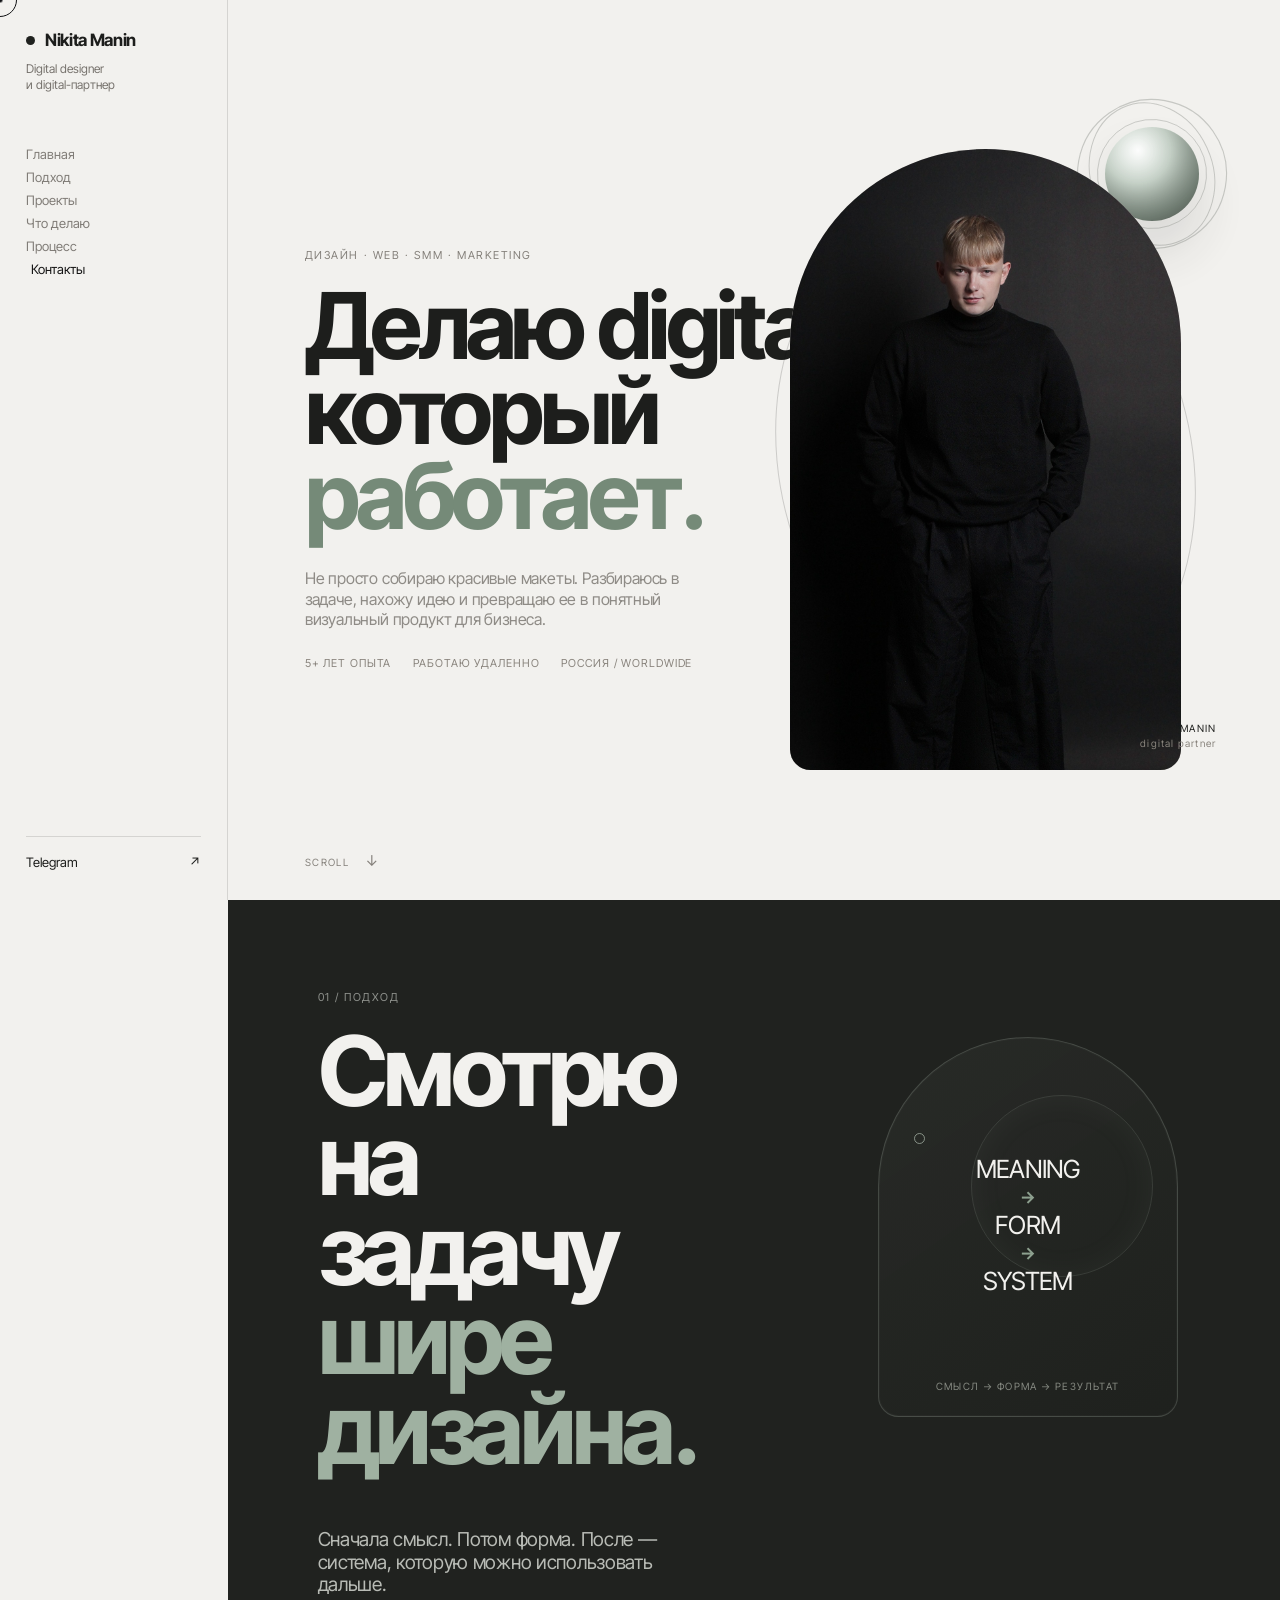
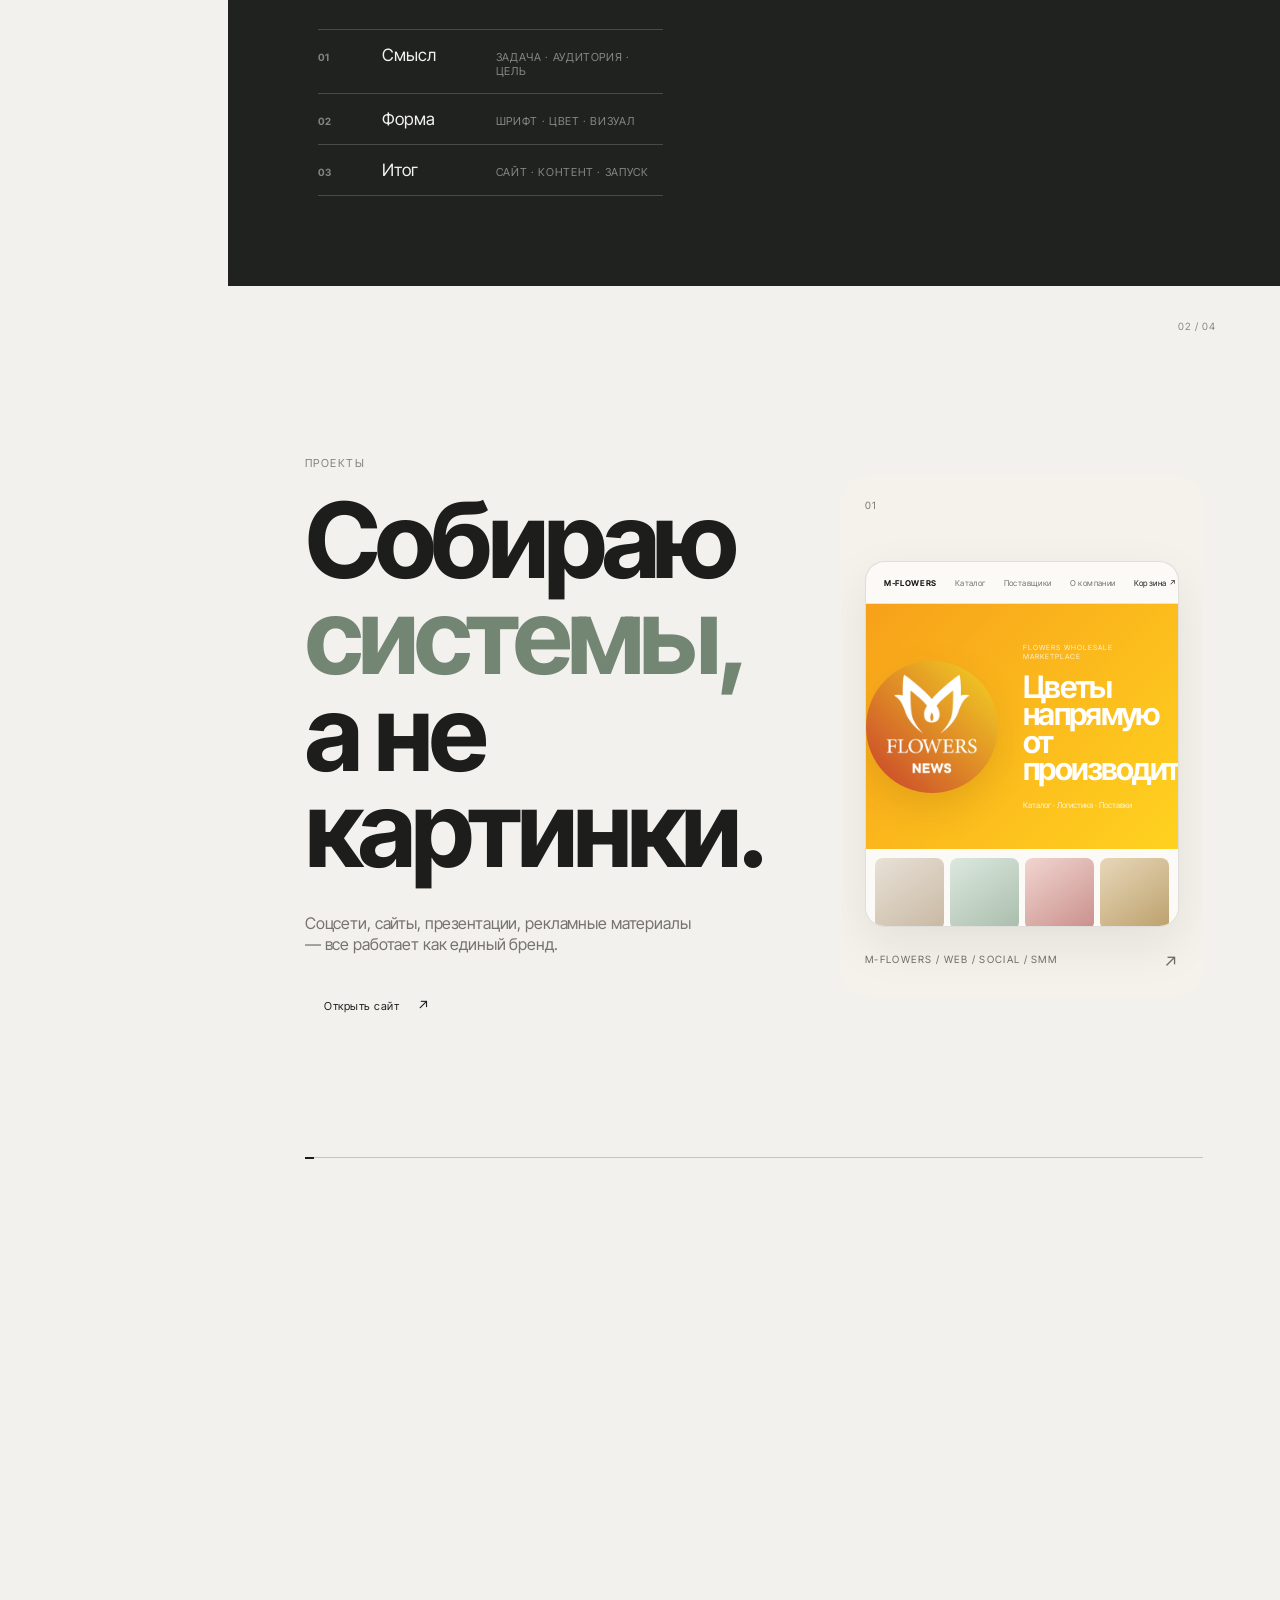
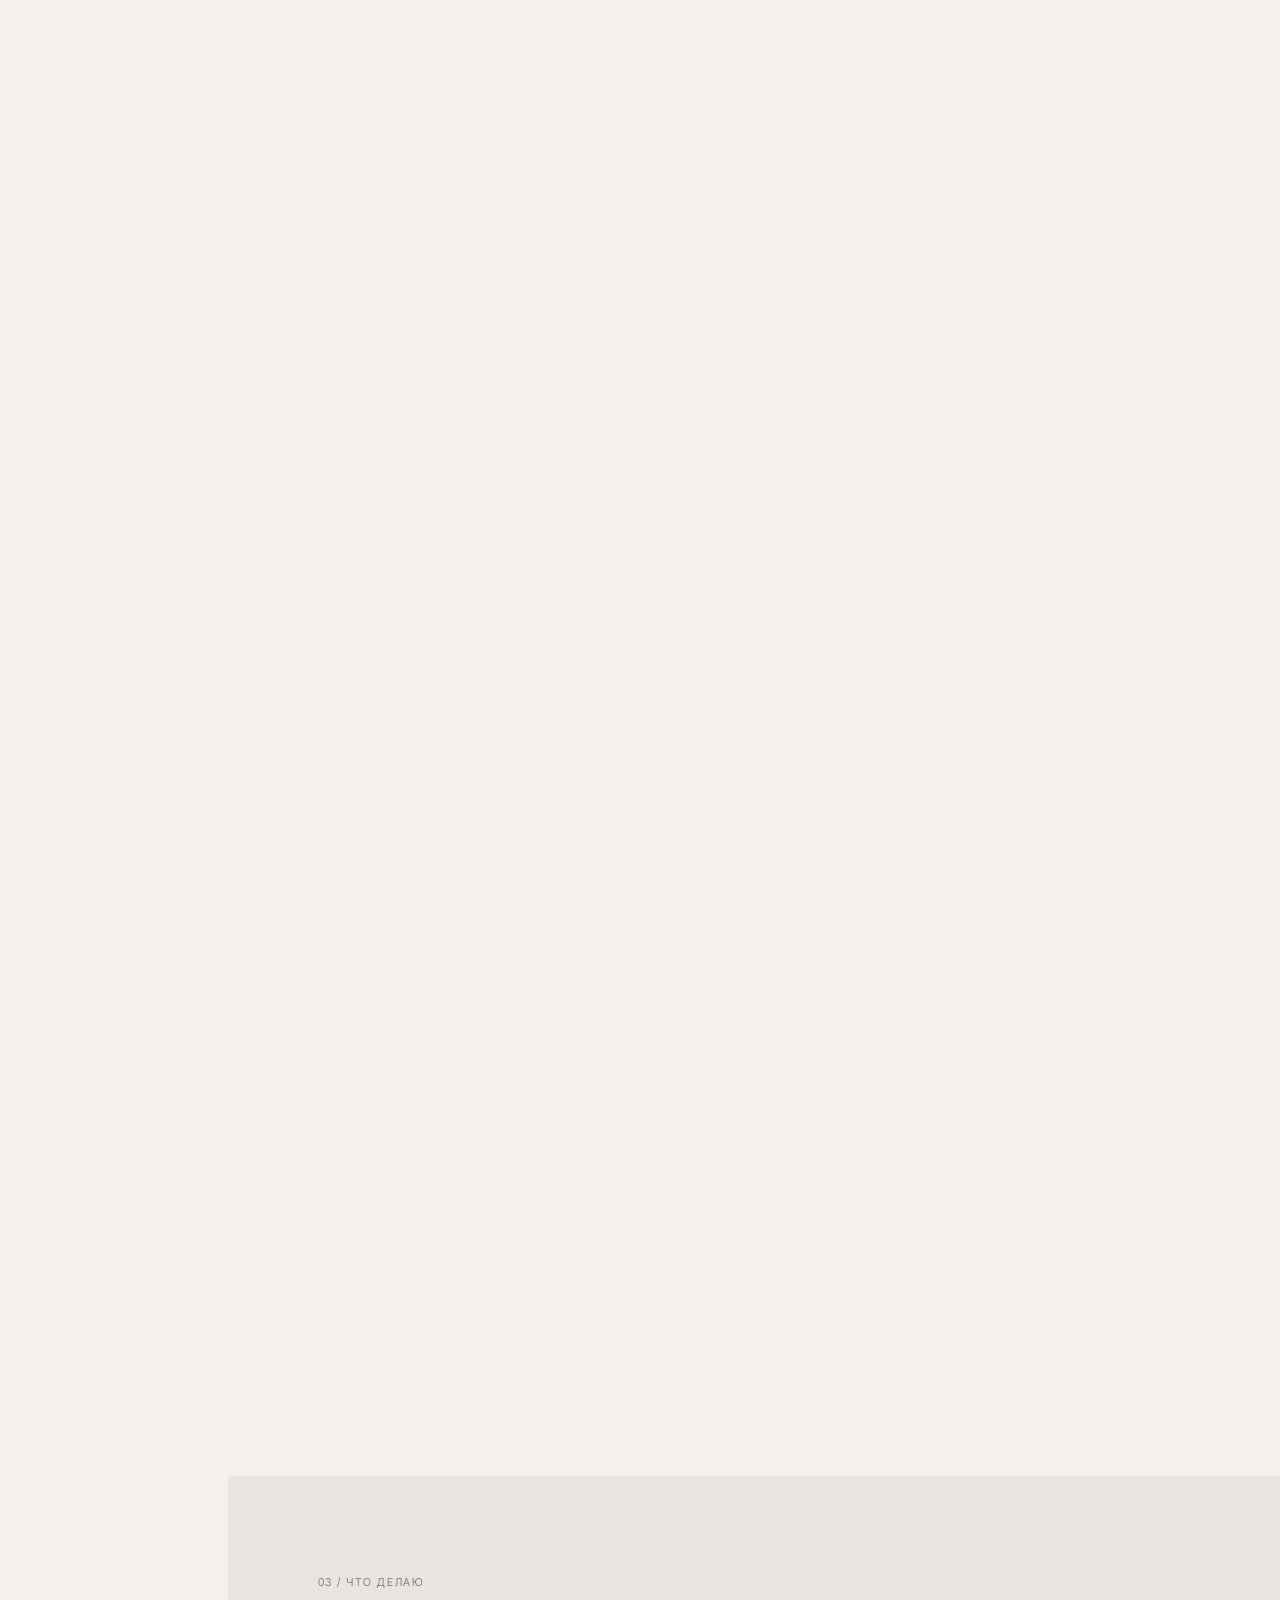
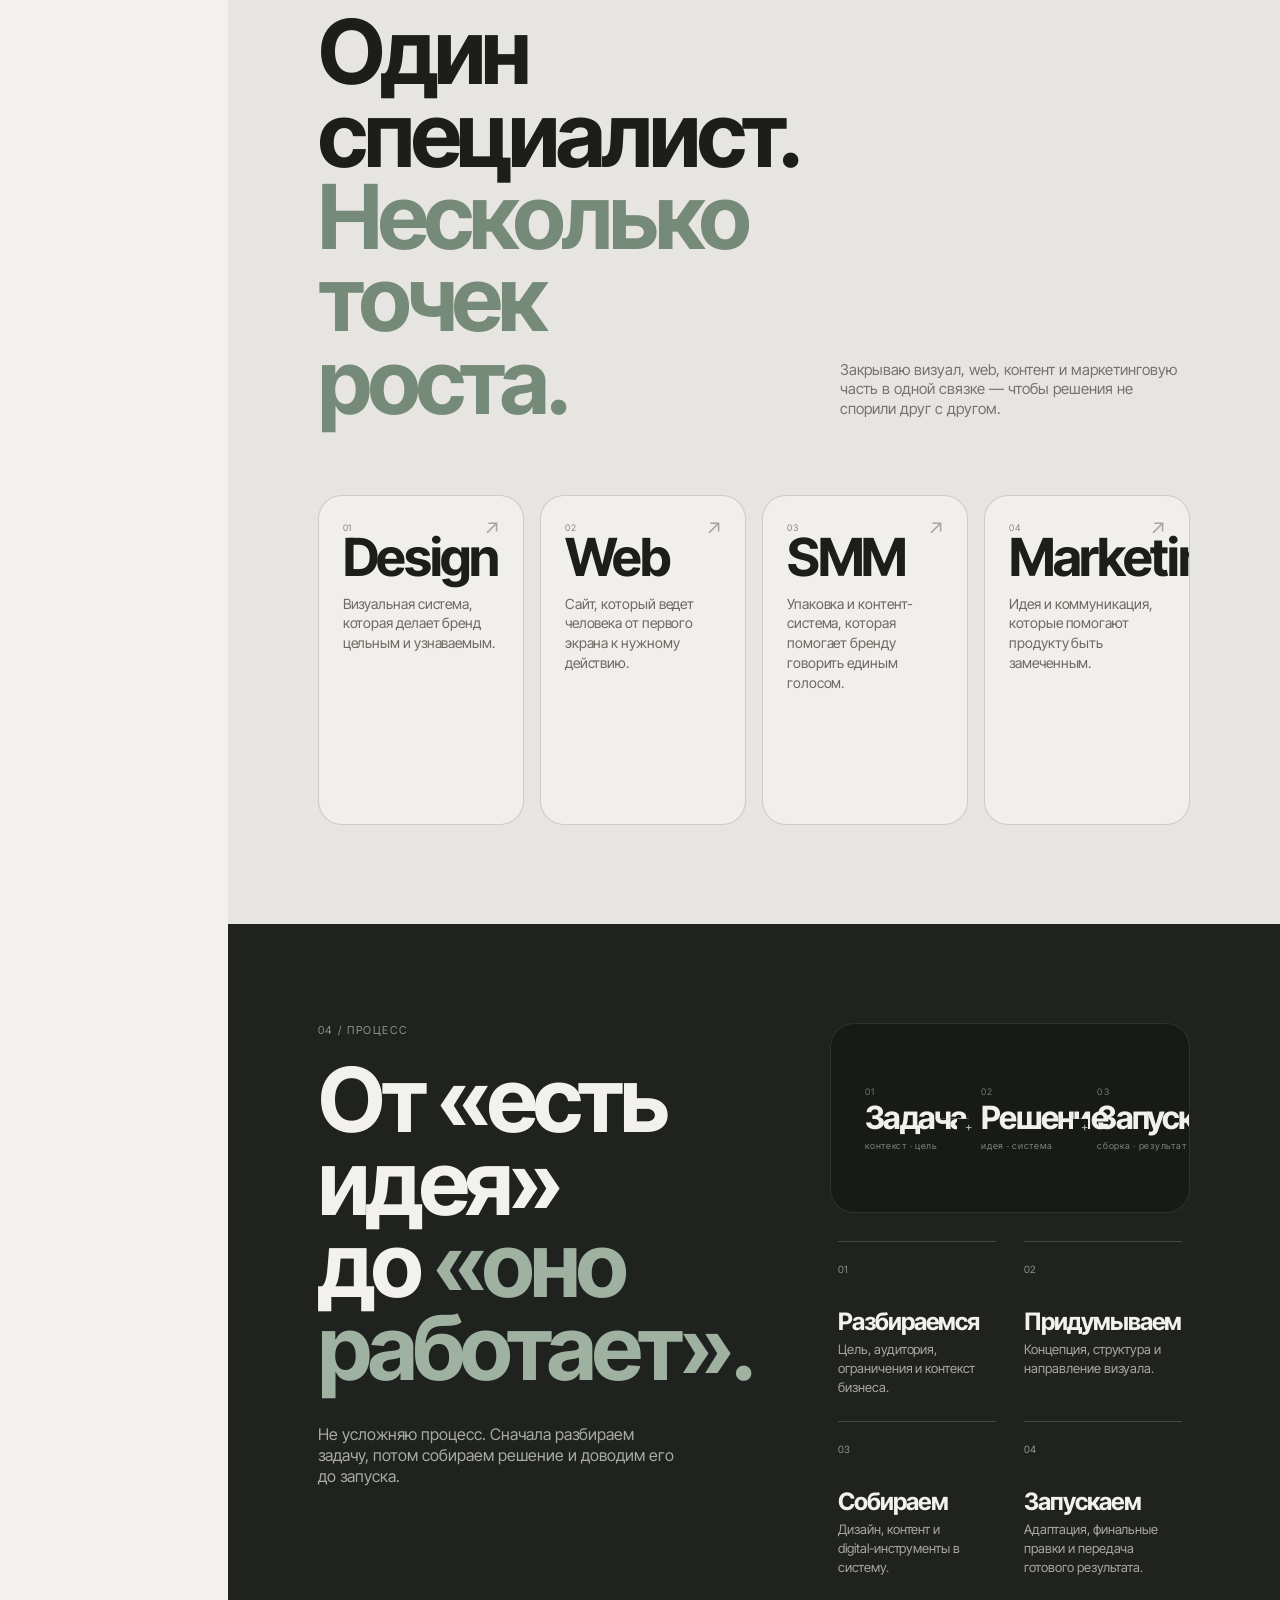
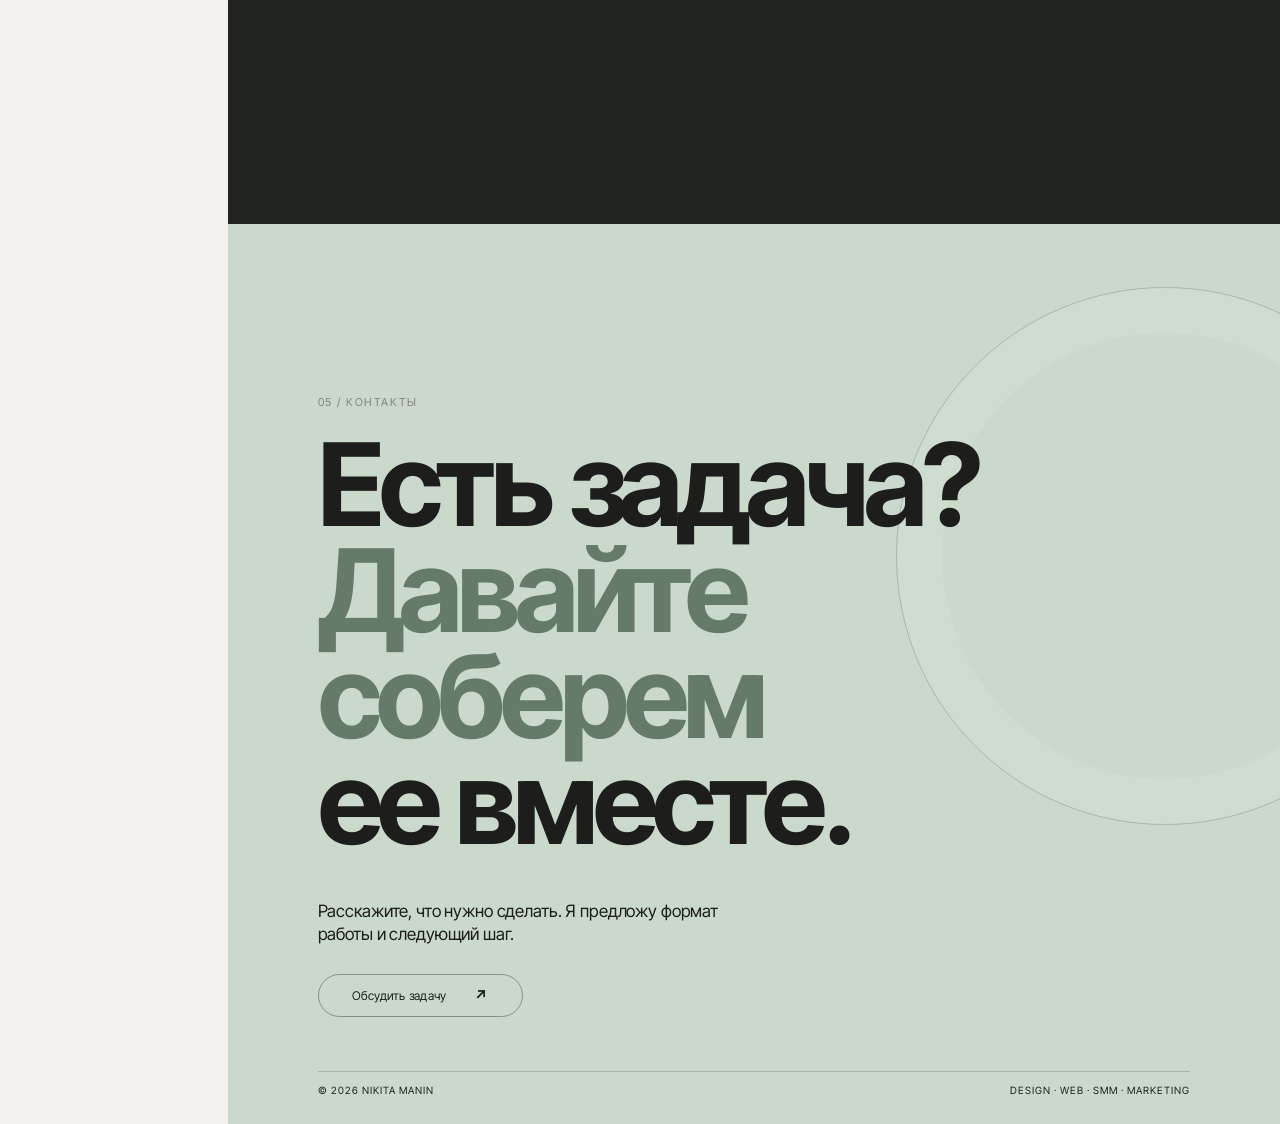
==== commit 7d413fc5: "Add files via upload" ====
--- a/index.html
+++ b/index.html
@@ -38,7 +38,7 @@
 
 <section class="horizontal-section" id="work">
   <div class="horizontal-sticky"><div class="horizontal-track">
-    <article class="slide slide-light"><div class="slide-num">02 / 04</div><div><p class="eyebrow">Проекты</p><h2>Собираю<br><span>системы,</span><br>а не картинки.</h2><p class="slide-text">Соцсети, сайты, презентации, рекламные материалы — все работает как единый бренд.</p><a class="minimal-link" href="project-system.html">Смотреть кейс <span>↗</span></a></div><a class="project-visual project-a project-link" href="project-system.html" aria-label="Открыть кейс визуальной системы"><div class="project-number">01</div><div class="project-word">Система</div><div class="project-meta">VK / КОНТЕНТ / SMM <span>↗</span></div></a></article>
+    <article class="slide slide-light"><div class="slide-num">02 / 04</div><div><p class="eyebrow">Проекты</p><h2>Собираю<br><span>системы,</span><br>а не картинки.</h2><p class="slide-text">Соцсети, сайты, презентации, рекламные материалы — все работает как единый бренд.</p><a class="minimal-link" href="https://m-flowers.com/en" target="_blank" rel="noreferrer">Открыть сайт <span>↗</span></a></div><a class="project-visual project-a project-link mflowers-project" href="project-system.html" aria-label="Открыть кейс M-Flowers"><div class="project-number">01</div><div class="mf-browser"><div class="mf-top"><span class="mf-brand">M-FLOWERS</span><span>Каталог</span><span>Поставщики</span><span>О компании</span><span class="mf-cart">Корзина ↗</span></div><div class="mf-hero"><div class="mf-logo-wrap"><img src="m-flowers-logo.jpg" alt="M-Flowers"></div><div class="mf-copy"><small>FLOWERS WHOLESALE MARKETPLACE</small><strong>Цветы<br>напрямую<br>от производителей.</strong><span>Каталог · Логистика · Поставки</span></div></div><div class="mf-products"><i></i><i></i><i></i><i></i></div></div><div class="project-meta">M-FLOWERS / WEB / SOCIAL / SMM <span>↗</span></div></a></article>
     <article class="slide slide-beige"><div class="slide-num">03 / 04</div><div><p class="eyebrow">Web</p><h2>Сайт<br>должен<br><span>вести.</span></h2><p class="slide-text">От первого экрана до заявки: структура, дизайн, текст и логика в одной системе.</p><a class="minimal-link" href="project-web.html">Смотреть кейс <span>↗</span></a></div><a class="project-visual project-b project-link" href="project-web.html" aria-label="Открыть кейс сайта"><div class="project-number">02</div><div class="project-word">Web</div><div class="project-meta">STRUCTURE / UI / ADAPTIVE <span>↗</span></div></a></article>
     <article class="slide slide-dark"><div class="slide-num">04 / 04</div><div><p class="eyebrow">Marketing</p><h2>Идея,<br>которую<br><span>видят.</span></h2><p class="slide-text">Креативы и контент, которые не просто украшают ленту, а объясняют ценность продукта.</p><a class="minimal-link" href="project-idea.html">Смотреть кейс <span>↗</span></a></div><a class="project-visual project-c project-link" href="project-idea.html" aria-label="Открыть маркетинговый кейс"><div class="project-number">03</div><div class="project-word">Идея</div><div class="project-meta">CAMPAIGN / CONTENT / ADS <span>↗</span></div></a></article>
   </div><div class="h-progress"><span></span></div></div>
--- a/style.css
+++ b/style.css
@@ -438,3 +438,128 @@
   .process-flow{grid-template-columns:1fr!important;gap:20px!important}
   .process-connector{display:none!important}
 }
+
+/* STEP 4 — smoother interaction + richer service pages */
+.service-card,.project-link,.contact-btn,.minimal-link{transition-timing-function:cubic-bezier(.22,.75,.2,1)!important}
+.service-card{transition-duration:.72s!important;transition-property:transform,translate,border-color,background!important}
+.service-card:before{transition-duration:1.05s!important}
+.service-card h3{transition-duration:.68s!important}
+.service-card:after,.project-link:after,.minimal-link span{transition-duration:.65s!important;transition-timing-function:cubic-bezier(.22,.75,.2,1)!important}
+.service-card:hover{transform:translate3d(8px,-8px,0)!important}
+.service-card:hover h3{transform:translateX(7px)!important}
+.project-link{transition:transform .72s cubic-bezier(.22,.75,.2,1),translate .72s cubic-bezier(.22,.75,.2,1)!important}
+.contact-btn{transition:transform .65s cubic-bezier(.22,.75,.2,1),translate .65s cubic-bezier(.22,.75,.2,1),border-color .35s,color .35s,background .35s!important}
+
+.detail-main{max-width:1480px!important}
+.service-detail-grid{display:grid;grid-template-columns:minmax(0,1.12fr) minmax(330px,.68fr);gap:7vw;align-items:start;margin-bottom:13vh}
+.service-detail-grid .detail-list li{font-size:19px;line-height:1.32;padding:21px 0}
+.detail-note-block{border-top:1px solid rgba(20,20,20,.13);margin:28px 0 30px;padding-top:22px}
+.detail-note-block b{font-size:10px;text-transform:uppercase;letter-spacing:.14em;color:#77736e;font-weight:600}
+.detail-note-block p{font-size:17px!important;line-height:1.35!important;margin:12px 0 0!important}
+.service-detail-sections{display:grid;grid-template-columns:.8fr 1.2fr;gap:8vw;border-top:1px solid rgba(20,20,20,.13);padding-top:7vh;margin-bottom:13vh}
+.service-detail-sections h2{font-size:clamp(52px,6.2vw,100px);line-height:.88;letter-spacing:-.065em;margin:0;font-weight:700}
+.detail-copy{display:grid;grid-template-columns:1fr 1fr;gap:0 5vw}
+.detail-copy p{font-size:17px;line-height:1.4;margin:0;padding:0 0 42px}
+.detail-copy strong{font-size:10px;letter-spacing:.12em;text-transform:uppercase;font-weight:600;color:#77736e}
+.service-bottom{border-top:1px solid rgba(20,20,20,.13);padding:7vh 0 4vh}
+.service-bottom h2{font-size:clamp(55px,7vw,112px);line-height:.86;letter-spacing:-.07em;margin:0 0 40px}
+.service-bottom .contact-btn{font-size:12px;padding:13px 17px;border-radius:999px}
+@media(max-width:900px){
+ .service-detail-grid,.service-detail-sections{grid-template-columns:1fr;gap:50px}
+ .detail-copy{grid-template-columns:1fr}
+ .service-detail-grid{margin-bottom:90px}
+ .service-detail-sections{padding-top:50px;margin-bottom:90px}
+ .service-detail-grid .detail-list li{font-size:17px}
+ .service-detail-sections h2{font-size:15vw}
+}
+
+.service-card:hover,.project-link:hover,.contact-btn:hover{transition-property:transform,translate,border-color,background,color!important}
+
+
+/* STEP 5 — project CTA cleanup only */
+.horizontal-section .minimal-link{
+  margin-top:34px;
+  display:inline-flex;
+  align-items:center;
+  justify-content:space-between;
+  gap:24px;
+  min-width:148px;
+  padding:11px 13px 11px 15px;
+  border:1px solid rgba(25,25,24,.18);
+  border-radius:999px;
+  background:transparent;
+  text-decoration:none;
+  font-size:11px;
+  line-height:1;
+  letter-spacing:.01em;
+  transition:transform .6s cubic-bezier(.22,.75,.2,1),
+             border-color .45s ease,
+             background-color .45s ease,
+             color .45s ease;
+}
+.horizontal-section .minimal-link span{
+  display:inline-flex;
+  align-items:center;
+  justify-content:center;
+  width:20px;
+  height:20px;
+  flex:0 0 20px;
+  font-size:13px;
+  line-height:1;
+  transition:transform .6s cubic-bezier(.22,.75,.2,1);
+}
+.horizontal-section .minimal-link:hover{
+  transform:translateX(5px);
+  border-color:rgba(25,25,24,.42);
+  background:rgba(25,25,24,.035);
+}
+.horizontal-section .minimal-link:hover span{transform:translate(2px,-2px);}
+.slide-dark .minimal-link{
+  border-color:rgba(242,241,238,.22)!important;
+  background:transparent!important;
+}
+.slide-dark .minimal-link:hover{
+  border-color:rgba(242,241,238,.5)!important;
+  background:rgba(242,241,238,.06)!important;
+}
+/* The whole project visual remains clickable, but no second floating CTA is rendered inside it. */
+.horizontal-section .project-link:after{display:none!important;}
+@media(max-width:900px){
+  .horizontal-section .minimal-link{margin-top:25px;min-width:142px;padding:10px 12px 10px 14px;}
+}
+
+/* M-FLOWERS project treatment */
+.mflowers-project{background:#f5f2eb!important;color:#171817!important;padding:24px!important;display:flex!important;flex-direction:column!important;justify-content:space-between!important;overflow:hidden!important}
+.mflowers-project .project-number{color:#77736e!important;position:relative!important;z-index:4!important}
+.mf-browser{position:absolute;inset:78px 24px 78px;background:#fbfaf7;border:1px solid rgba(20,20,20,.12);border-radius:20px;overflow:hidden;box-shadow:0 18px 50px rgba(20,20,20,.08);transform:translateY(8px);transition:transform .75s cubic-bezier(.22,.75,.2,1)}
+.mflowers-project:hover .mf-browser{transform:translateY(0)}
+.mf-top{height:42px;border-bottom:1px solid rgba(20,20,20,.09);display:flex;align-items:center;gap:18px;padding:0 18px;font-size:8px;color:#77736e;letter-spacing:.05em;white-space:nowrap}
+.mf-brand{font-weight:700;color:#1b1b1a;margin-right:auto;letter-spacing:.08em}
+.mf-cart{color:#1b1b1a}
+.mf-hero{display:grid;grid-template-columns:42% 58%;min-height:245px;background:linear-gradient(135deg,#f7a11a 0%,#ffd21f 100%);position:relative;overflow:hidden}
+.mf-logo-wrap{display:flex;align-items:center;justify-content:center;padding:28px}
+.mf-logo-wrap img{width:132px;height:132px;object-fit:cover;border-radius:50%;mix-blend-mode:normal;box-shadow:0 15px 35px rgba(110,65,0,.15)}
+.mf-copy{padding:28px 26px;display:flex;flex-direction:column;justify-content:center;color:#fff}
+.mf-copy small{font-size:7px;letter-spacing:.14em;margin-bottom:12px;opacity:.82}
+.mf-copy strong{font-size:31px;line-height:.88;letter-spacing:-.055em;font-weight:650}
+.mf-copy span{font-size:8px;margin-top:18px;opacity:.82}
+.mf-products{display:grid;grid-template-columns:repeat(4,1fr);gap:6px;padding:9px;background:#fbfaf7}
+.mf-products i{height:72px;border-radius:8px;background:linear-gradient(145deg,#e8e1d7,#c8b8a2);display:block}
+.mf-products i:nth-child(2){background:linear-gradient(145deg,#dce8df,#a9bdab)}
+.mf-products i:nth-child(3){background:linear-gradient(145deg,#f1d5d0,#c98f8b)}
+.mf-products i:nth-child(4){background:linear-gradient(145deg,#e7d7b8,#bca06c)}
+.mflowers-project .project-meta{position:relative;z-index:4;color:#6d6963!important;letter-spacing:.08em}
+
+/* M-FLOWERS case page */
+.project-detail .detail-main{max-width:1180px}
+.detail-grid{display:grid;grid-template-columns:1fr 1fr;gap:12px;margin:55px 0 28px}
+.detail-grid .project-detail-card{min-height:255px;display:flex;flex-direction:column;justify-content:flex-start}
+.detail-grid .project-detail-card h2{font-size:clamp(27px,3vw,46px);line-height:.95;letter-spacing:-.055em;margin:36px 0 14px}
+.detail-grid .project-detail-card p{max-width:540px}
+.detail-external{display:flex;align-items:center;gap:24px;width:max-content;margin-top:auto;padding-top:28px;font-size:12px;color:inherit;text-decoration:none}
+.detail-external b{font-size:17px;font-weight:400;transition:transform .5s cubic-bezier(.22,.75,.2,1)}
+.detail-external:hover b{transform:translate(5px,-3px)}
+.case-note{border-top:1px solid rgba(20,20,20,.15);border-bottom:1px solid rgba(20,20,20,.15);padding:18px 0;display:flex;justify-content:space-between;gap:30px;align-items:center;margin:20px 0 34px;font-size:10px;letter-spacing:.08em;text-transform:uppercase;color:#77736e}
+.case-note div{display:flex;gap:24px;flex-wrap:wrap;justify-content:flex-end}
+.case-note b{font-weight:500;color:#222}
+@media(max-width:700px){.mf-browser{inset:65px 16px 65px}.mf-top span:not(.mf-brand){display:none}.mf-hero{grid-template-columns:1fr}.mf-logo-wrap{display:none}.mf-copy{padding:24px}.mf-copy strong{font-size:27px}.detail-grid{grid-template-columns:1fr}.case-note{display:block}.case-note div{justify-content:flex-start;margin-top:14px}}
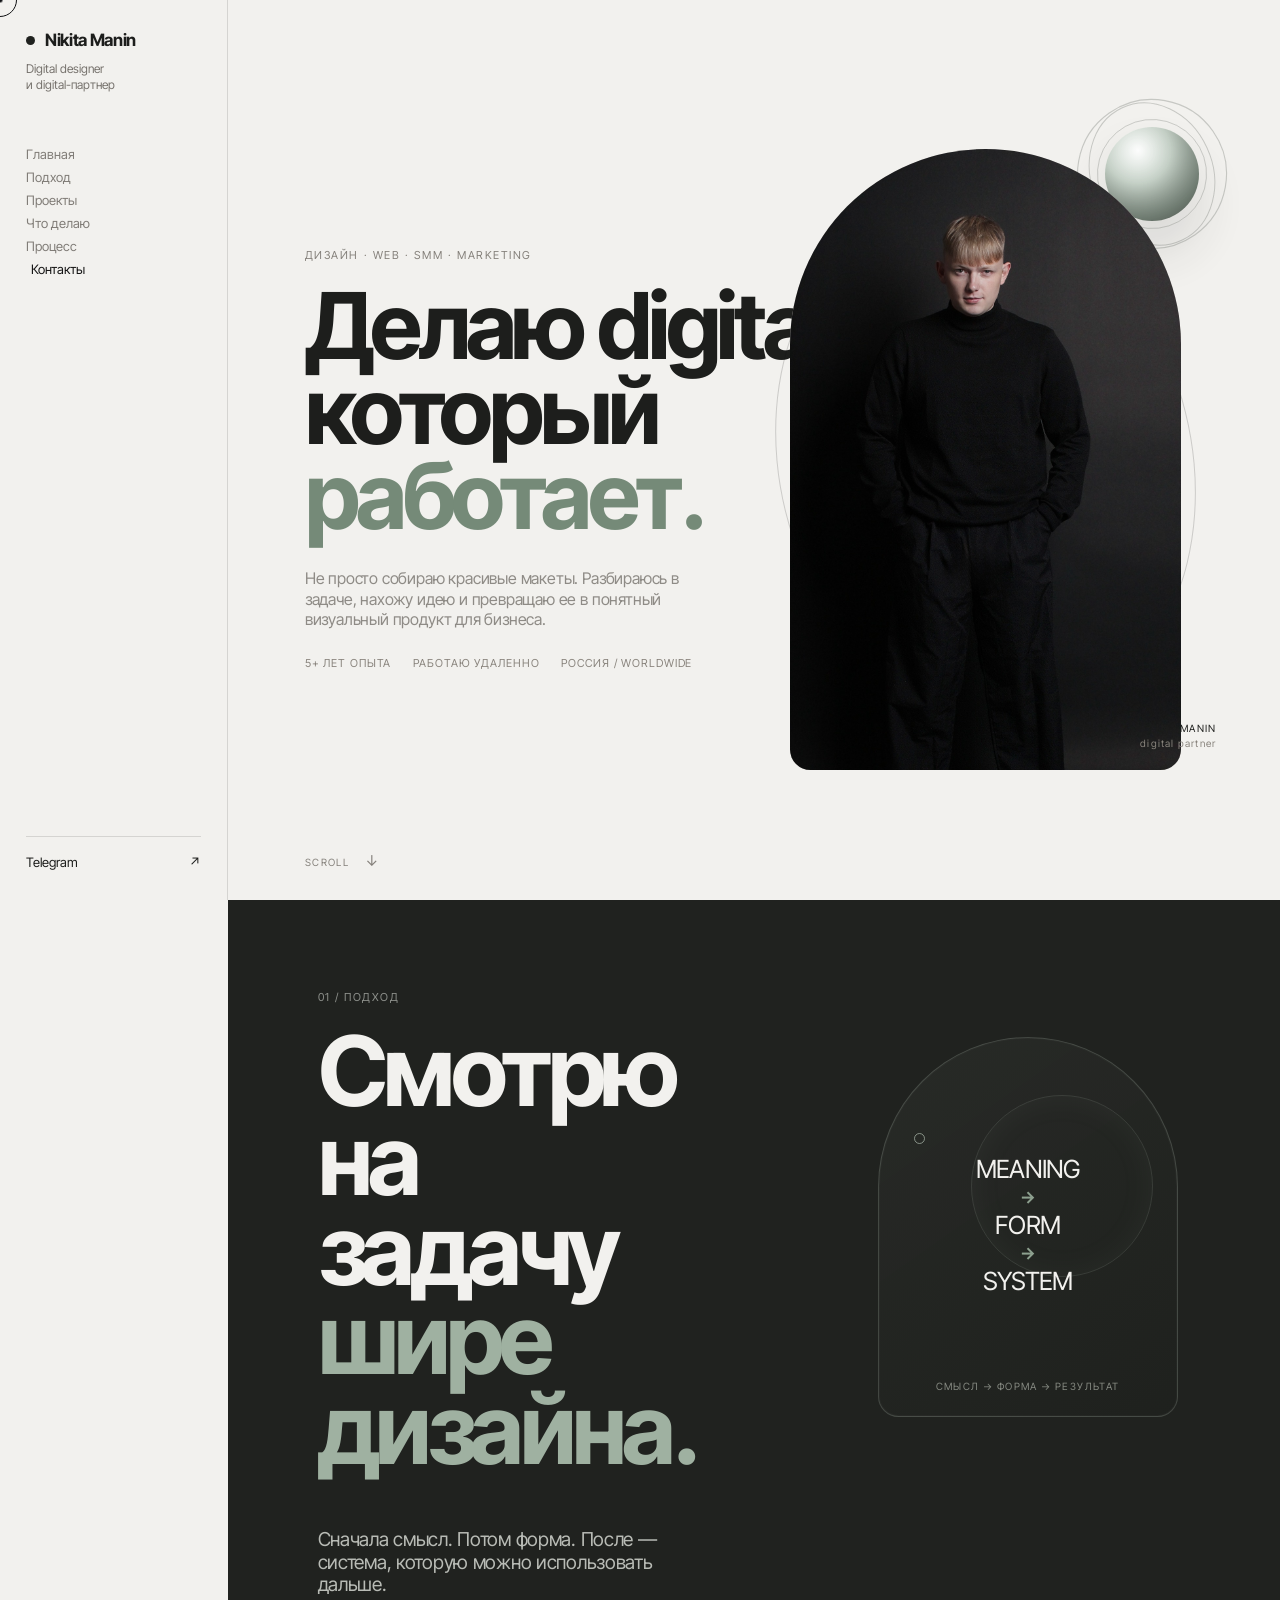
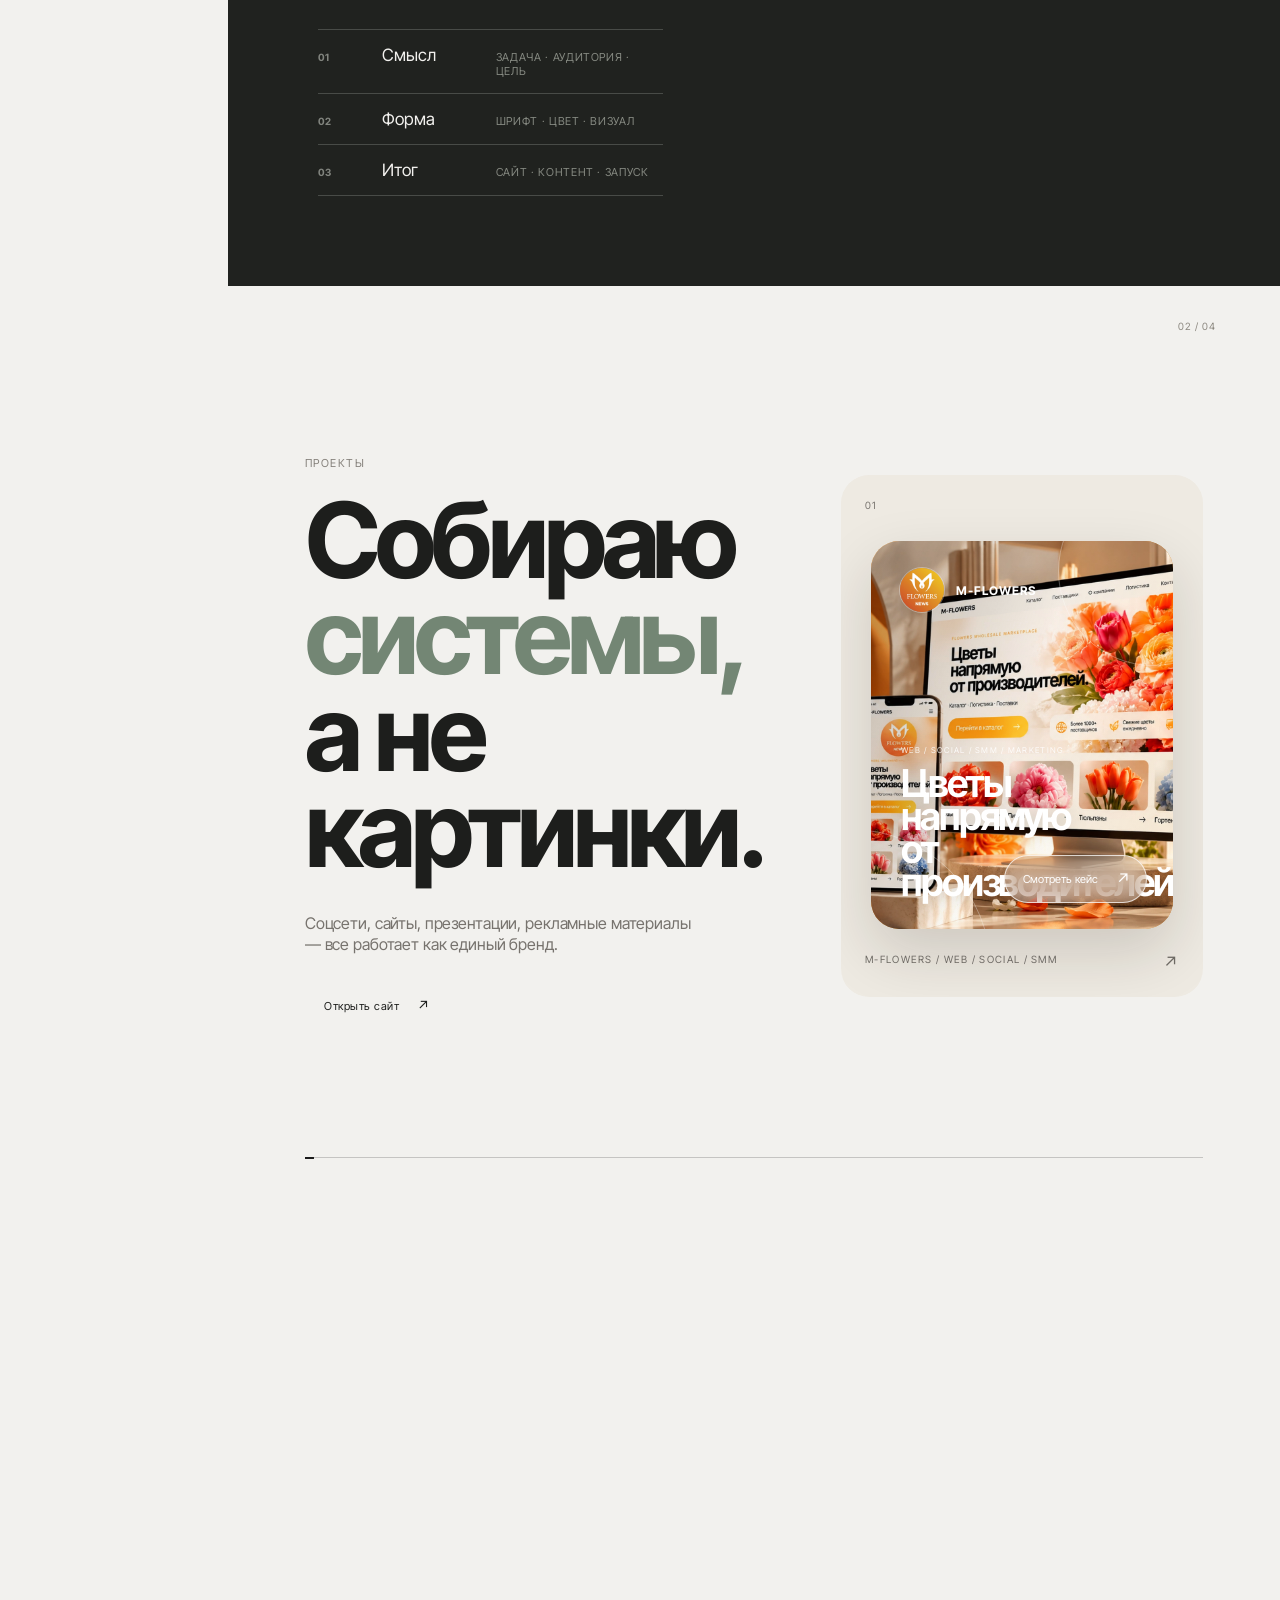
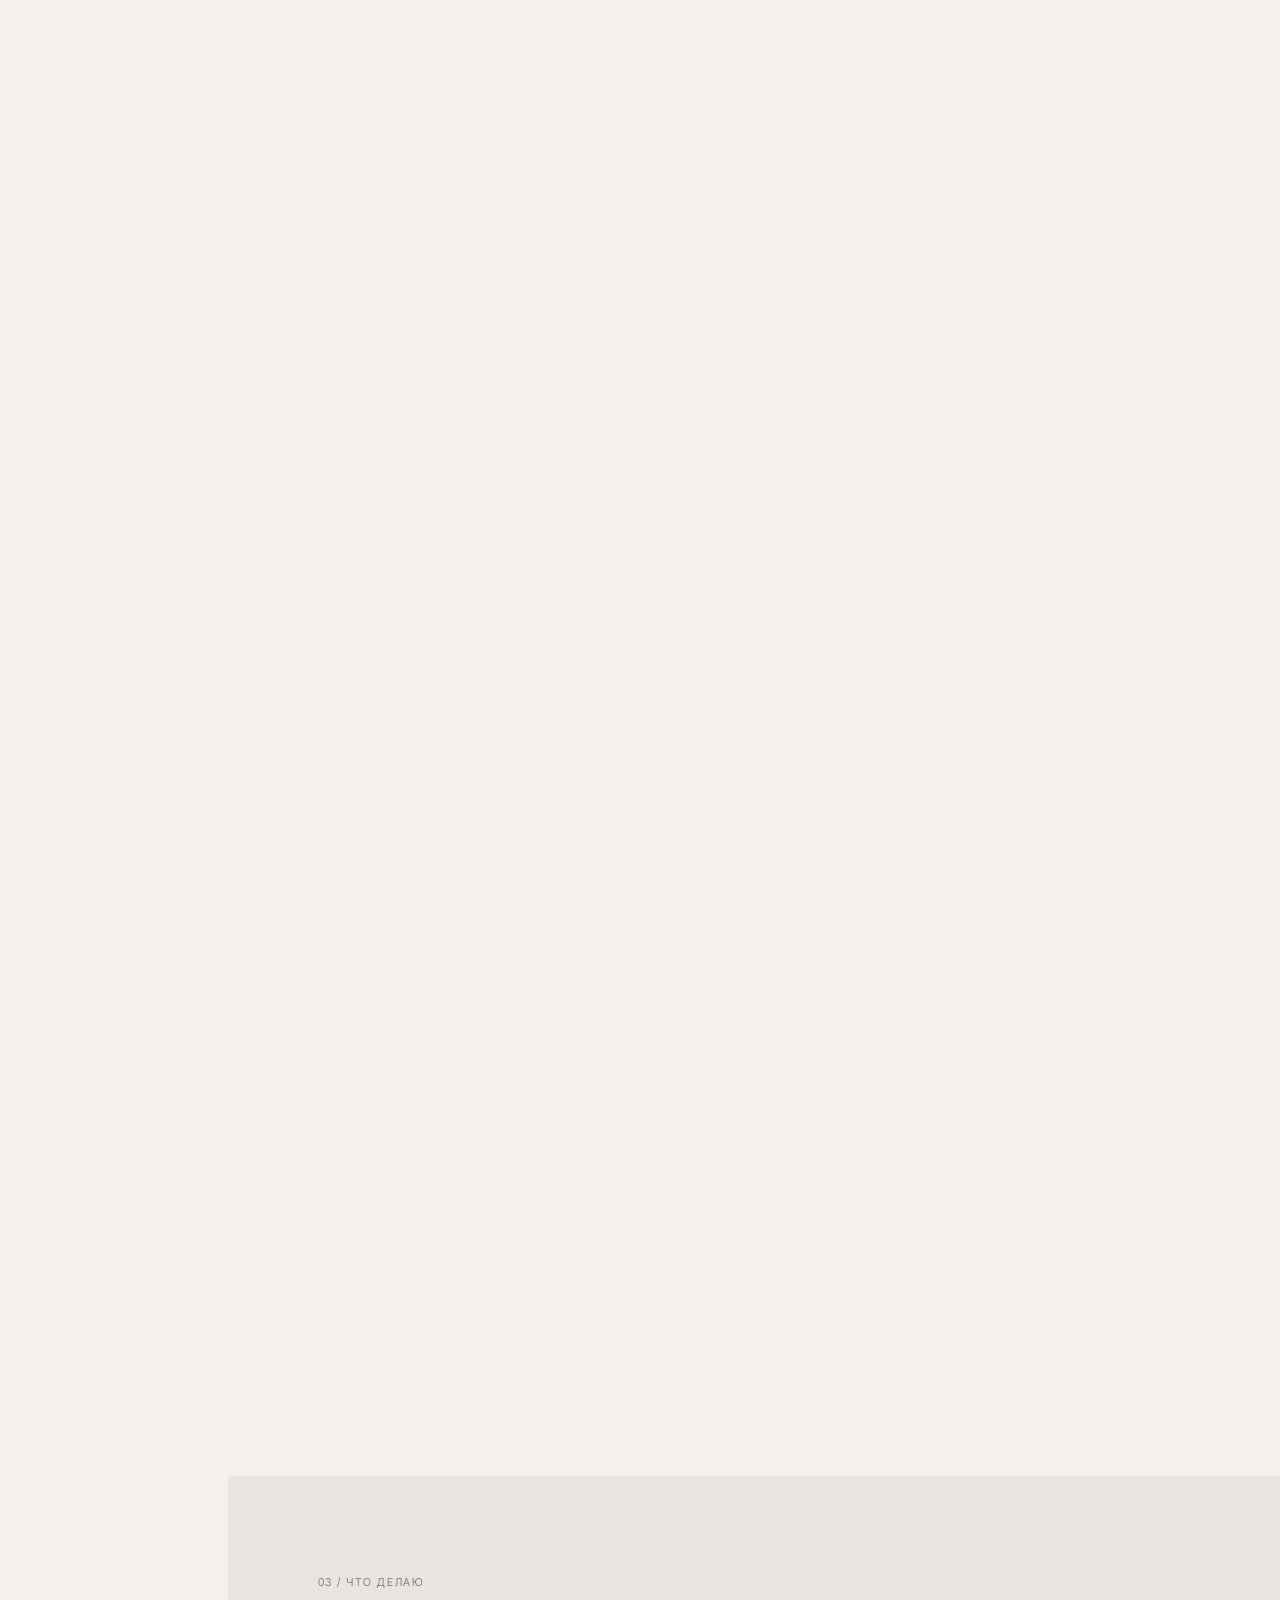
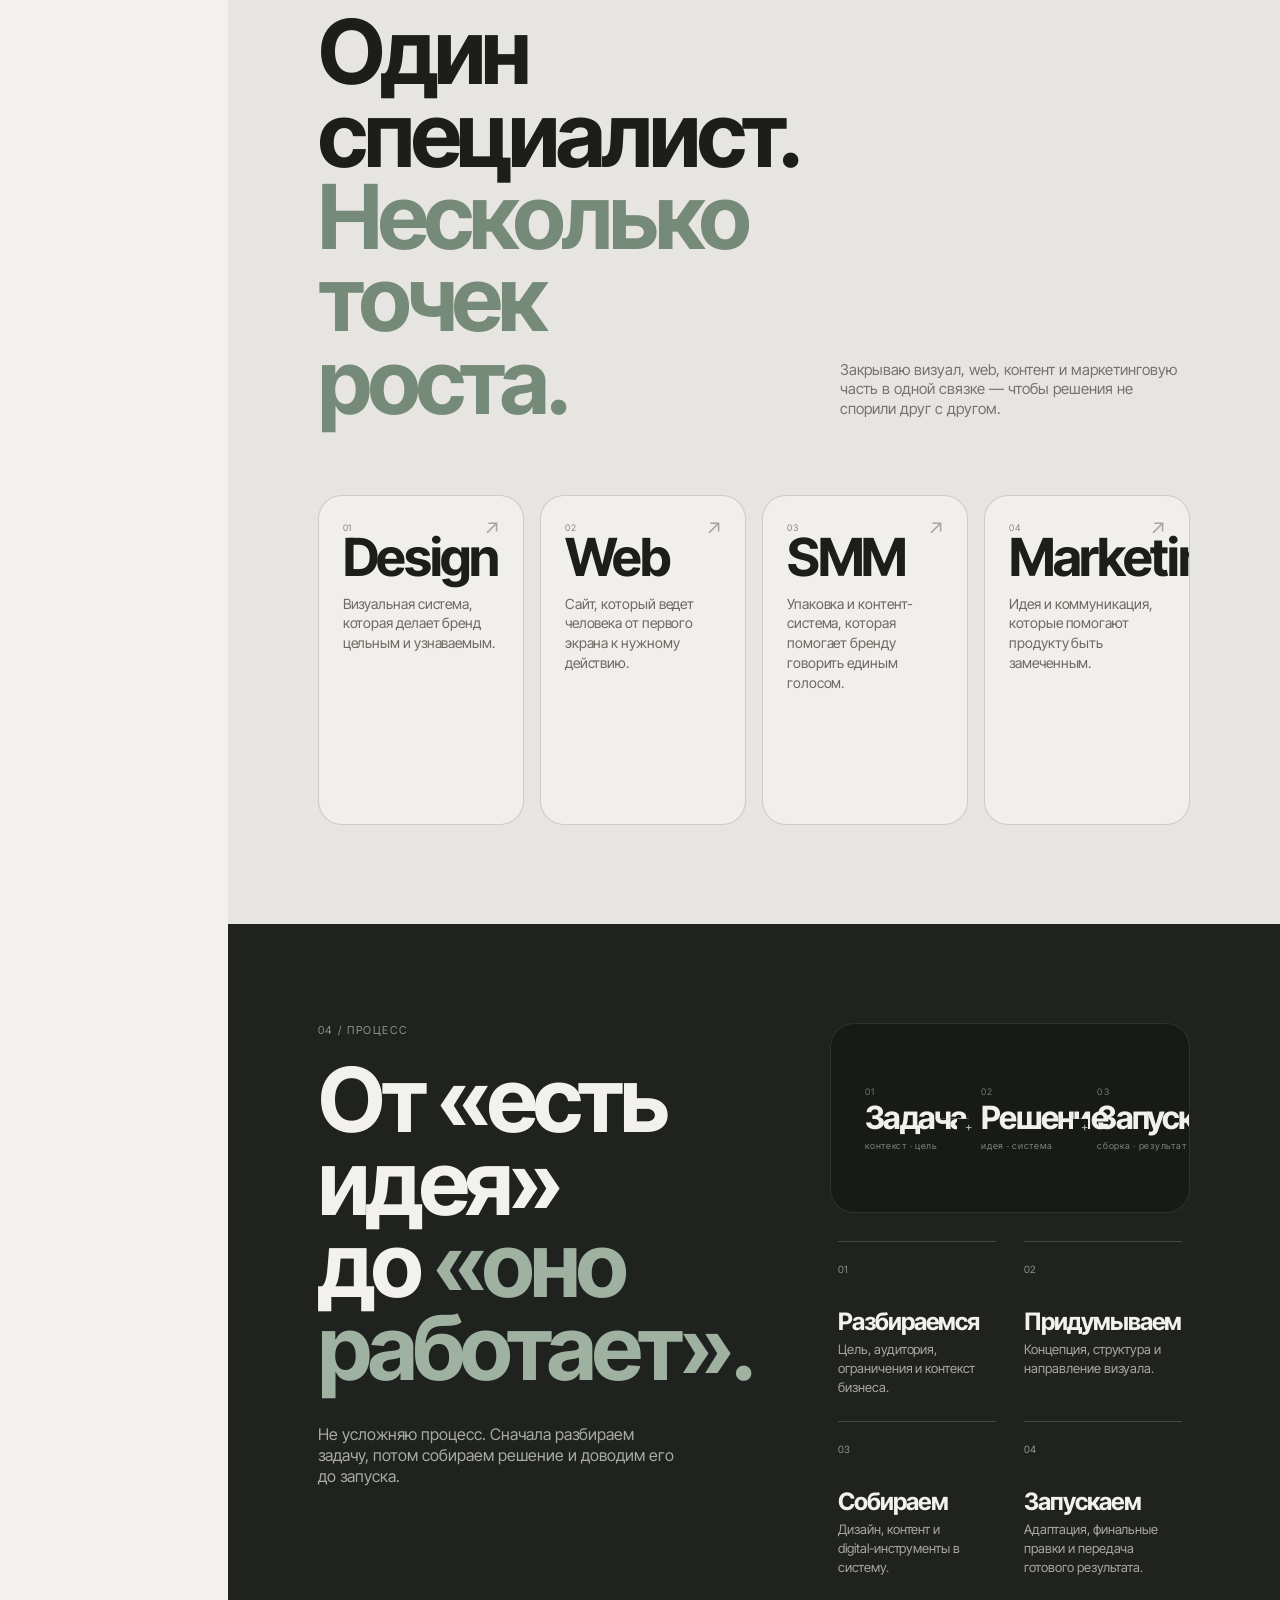
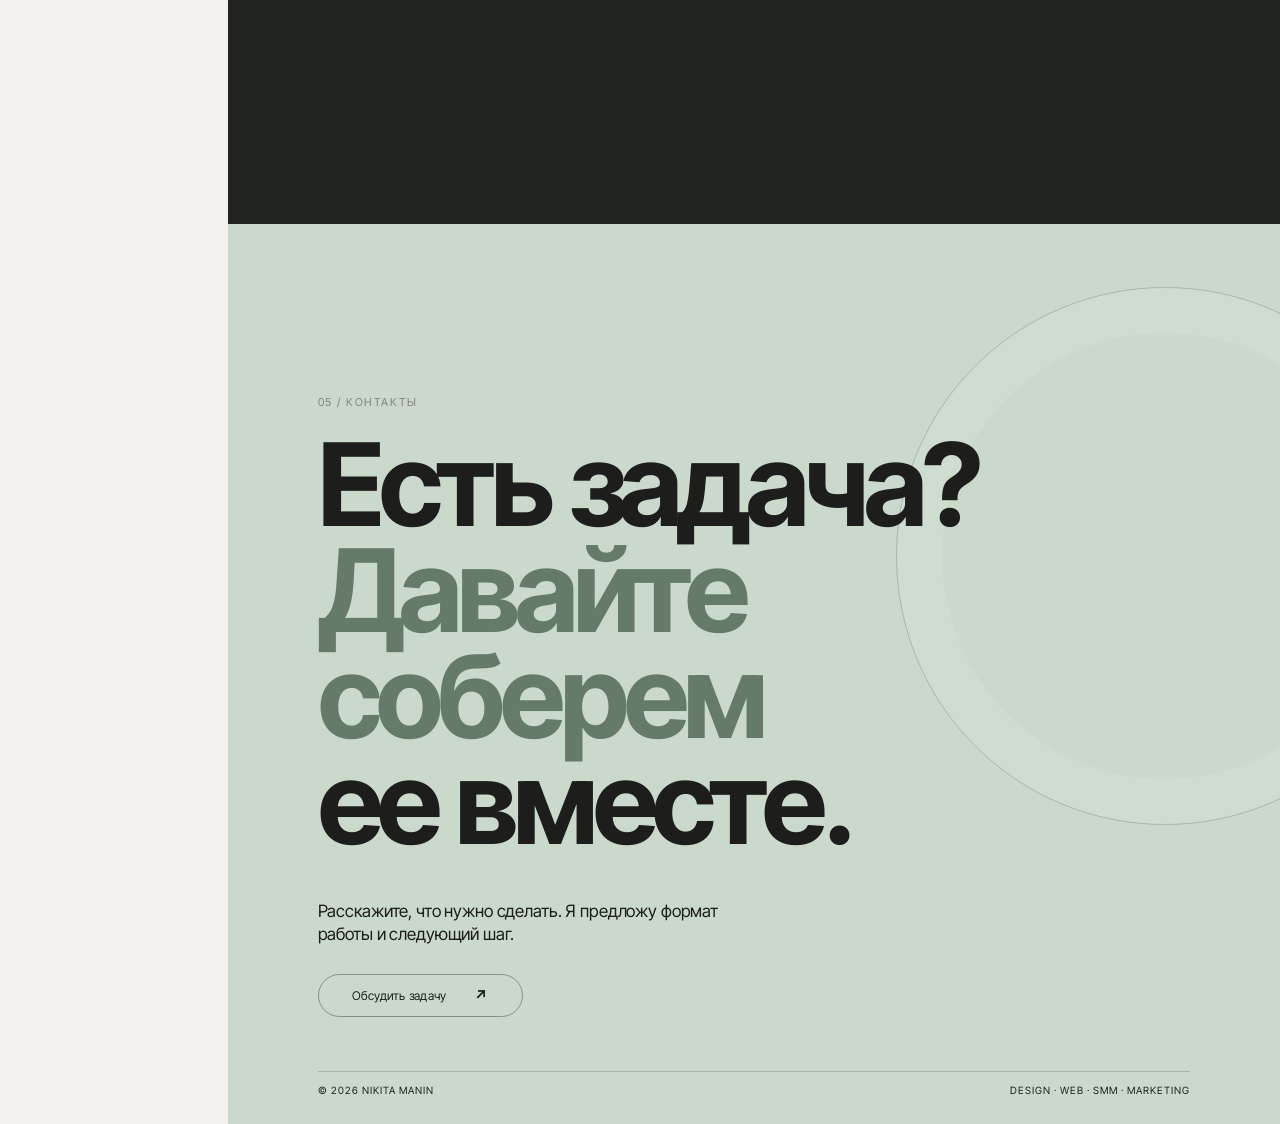
==== commit 64bce213: "Add files via upload" ====
--- a/index.html
+++ b/index.html
@@ -38,7 +38,18 @@
 
 <section class="horizontal-section" id="work">
   <div class="horizontal-sticky"><div class="horizontal-track">
-    <article class="slide slide-light"><div class="slide-num">02 / 04</div><div><p class="eyebrow">Проекты</p><h2>Собираю<br><span>системы,</span><br>а не картинки.</h2><p class="slide-text">Соцсети, сайты, презентации, рекламные материалы — все работает как единый бренд.</p><a class="minimal-link" href="https://m-flowers.com/en" target="_blank" rel="noreferrer">Открыть сайт <span>↗</span></a></div><a class="project-visual project-a project-link mflowers-project" href="project-system.html" aria-label="Открыть кейс M-Flowers"><div class="project-number">01</div><div class="mf-browser"><div class="mf-top"><span class="mf-brand">M-FLOWERS</span><span>Каталог</span><span>Поставщики</span><span>О компании</span><span class="mf-cart">Корзина ↗</span></div><div class="mf-hero"><div class="mf-logo-wrap"><img src="m-flowers-logo.jpg" alt="M-Flowers"></div><div class="mf-copy"><small>FLOWERS WHOLESALE MARKETPLACE</small><strong>Цветы<br>напрямую<br>от производителей.</strong><span>Каталог · Логистика · Поставки</span></div></div><div class="mf-products"><i></i><i></i><i></i><i></i></div></div><div class="project-meta">M-FLOWERS / WEB / SOCIAL / SMM <span>↗</span></div></a></article>
+    <article class="slide slide-light"><div class="slide-num">02 / 04</div><div><p class="eyebrow">Проекты</p><h2>Собираю<br><span>системы,</span><br>а не картинки.</h2><p class="slide-text">Соцсети, сайты, презентации, рекламные материалы — все работает как единый бренд.</p><a class="minimal-link" href="https://m-flowers.com/en" target="_blank" rel="noreferrer">Открыть сайт <span>↗</span></a></div><a class="project-visual project-a project-link mflowers-project" href="project-system.html" aria-label="Открыть кейс M-Flowers">
+<div class="project-number">01</div>
+<div class="mf-3d-card" data-mf-tilt>
+  <div class="mf-card-image"><img src="mflowers-card-2k.webp" alt="M-FLOWERS — сайт, цветы и digital-проект" loading="eager" decoding="async"></div>
+  <div class="mf-card-glass"></div>
+  <div class="mf-card-brand"><img src="mflowers-logo-2k.webp" alt="Flowers News" loading="eager"><span>M-FLOWERS</span></div>
+  <div class="mf-card-copy"><small>WEB / SOCIAL / SMM / MARKETING</small><strong>Цветы<br>напрямую<br>от производителей.</strong></div>
+  <div class="mf-card-button"><span>Смотреть кейс</span><b>↗</b></div>
+  <div class="mf-card-orbit orbit-1"></div><div class="mf-card-orbit orbit-2"></div>
+</div>
+<div class="project-meta">M-FLOWERS / WEB / SOCIAL / SMM <span>↗</span></div>
+</a></article></article>
     <article class="slide slide-beige"><div class="slide-num">03 / 04</div><div><p class="eyebrow">Web</p><h2>Сайт<br>должен<br><span>вести.</span></h2><p class="slide-text">От первого экрана до заявки: структура, дизайн, текст и логика в одной системе.</p><a class="minimal-link" href="project-web.html">Смотреть кейс <span>↗</span></a></div><a class="project-visual project-b project-link" href="project-web.html" aria-label="Открыть кейс сайта"><div class="project-number">02</div><div class="project-word">Web</div><div class="project-meta">STRUCTURE / UI / ADAPTIVE <span>↗</span></div></a></article>
     <article class="slide slide-dark"><div class="slide-num">04 / 04</div><div><p class="eyebrow">Marketing</p><h2>Идея,<br>которую<br><span>видят.</span></h2><p class="slide-text">Креативы и контент, которые не просто украшают ленту, а объясняют ценность продукта.</p><a class="minimal-link" href="project-idea.html">Смотреть кейс <span>↗</span></a></div><a class="project-visual project-c project-link" href="project-idea.html" aria-label="Открыть маркетинговый кейс"><div class="project-number">03</div><div class="project-word">Идея</div><div class="project-meta">CAMPAIGN / CONTENT / ADS <span>↗</span></div></a></article>
   </div><div class="h-progress"><span></span></div></div>
--- a/style.css
+++ b/style.css
@@ -563,3 +563,48 @@
 .case-note div{display:flex;gap:24px;flex-wrap:wrap;justify-content:flex-end}
 .case-note b{font-weight:500;color:#222}
 @media(max-width:700px){.mf-browser{inset:65px 16px 65px}.mf-top span:not(.mf-brand){display:none}.mf-hero{grid-template-columns:1fr}.mf-logo-wrap{display:none}.mf-copy{padding:24px}.mf-copy strong{font-size:27px}.detail-grid{grid-template-columns:1fr}.case-note{display:block}.case-note div{justify-content:flex-start;margin-top:14px}}
+
+/* M-FLOWERS 2K / 3D portfolio card */
+.mflowers-project{background:#eeeae2!important;padding:24px!important;overflow:hidden!important;perspective:1200px!important}
+.mf-3d-card{position:absolute;inset:66px 30px 68px;transform-style:preserve-3d;transition:transform .8s cubic-bezier(.16,.8,.2,1),filter .5s ease;will-change:transform;overflow:hidden;border-radius:28px;background:#c9822d;box-shadow:0 24px 60px rgba(35,25,15,.16)}
+.mflowers-project:hover .mf-3d-card{filter:saturate(1.04) contrast(1.02)}
+.mf-card-image{position:absolute;inset:0;transform:translateZ(0);overflow:hidden}
+.mf-card-image img{width:100%;height:100%;display:block;object-fit:cover;object-position:center;filter:saturate(1.05);transition:transform 1.2s cubic-bezier(.16,.8,.2,1)}
+.mflowers-project:hover .mf-card-image img{transform:scale(1.045)}
+.mf-card-glass{position:absolute;inset:0;background:linear-gradient(110deg,rgba(25,18,10,.28),rgba(25,18,10,.02) 48%,rgba(255,191,64,.12));mix-blend-mode:multiply}
+.mf-card-brand{position:absolute;left:28px;top:26px;display:flex;align-items:center;gap:11px;color:#fff;transform:translateZ(42px);font-size:12px;letter-spacing:.08em;font-weight:700}
+.mf-card-brand img{width:46px;height:46px;object-fit:cover;border-radius:50%;border:1px solid rgba(255,255,255,.35)}
+.mf-card-copy{position:absolute;left:30px;bottom:30px;color:#fff;transform:translateZ(48px);max-width:310px;text-shadow:0 2px 18px rgba(0,0,0,.16)}
+.mf-card-copy small{display:block;font-size:8px;letter-spacing:.16em;margin-bottom:12px;opacity:.88}
+.mf-card-copy strong{display:block;font-size:clamp(28px,3vw,48px);line-height:.86;letter-spacing:-.055em;font-weight:650}
+.mf-card-button{position:absolute;right:26px;bottom:26px;display:flex;align-items:center;gap:18px;padding:13px 15px 13px 18px;border:1px solid rgba(255,255,255,.72);border-radius:999px;color:#fff;background:rgba(255,255,255,.1);backdrop-filter:blur(12px);font-size:11px;transform:translateZ(58px);transition:transform .55s cubic-bezier(.22,.75,.2,1),background .4s ease}
+.mf-card-button b{font-size:16px;font-weight:400}
+.mf-card-button span{white-space:nowrap}
+.mflowers-project:hover .mf-card-button{transform:translate3d(7px,-3px,58px);background:rgba(255,255,255,.17)}
+.mf-card-orbit{position:absolute;border:1px solid rgba(255,255,255,.3);border-radius:50%;pointer-events:none;transform:translateZ(20px)}
+.orbit-1{width:190px;height:190px;right:-75px;top:-65px}.orbit-2{width:280px;height:280px;left:-160px;bottom:-180px}
+.mflowers-project .project-meta{position:relative;z-index:5;color:#6d6963!important}
+
+/* M-FLOWERS case page */
+.mf-case-page .detail-main{max-width:1360px}
+.mf-case-hero{margin:55px 0 85px;border-radius:30px;overflow:hidden;background:#e8dfd1;position:relative}
+.mf-case-hero img{display:block;width:100%;height:auto;aspect-ratio:16/10;object-fit:cover}
+.mf-case-hero-caption{position:absolute;left:24px;right:24px;bottom:24px;display:flex;justify-content:space-between;align-items:center;gap:20px;color:#fff}
+.mf-case-hero-caption span{font-size:10px;letter-spacing:.12em;background:rgba(20,18,15,.3);backdrop-filter:blur(14px);padding:11px 14px;border-radius:999px}
+.mf-case-hero-caption a{display:inline-flex;align-items:center;gap:22px;color:#fff;text-decoration:none;border:1px solid rgba(255,255,255,.7);border-radius:999px;padding:12px 15px 12px 18px;background:rgba(255,255,255,.08);backdrop-filter:blur(14px);font-size:11px}
+.mf-case-hero-caption b{font-size:15px;font-weight:400}
+.mf-case-intro{display:grid;grid-template-columns:.9fr 1.1fr;gap:9vw;border-top:1px solid rgba(20,20,20,.13);padding-top:58px;margin-bottom:95px}
+.mf-kicker{font-size:10px;letter-spacing:.12em;text-transform:uppercase;color:#77736e}
+.mf-case-intro h2{font-size:clamp(48px,6.2vw,100px);line-height:.86;letter-spacing:-.07em;margin:28px 0 0}
+.mf-case-intro>div:last-child{max-width:620px}.mf-case-intro p{font-size:18px;line-height:1.42;margin:0 0 26px}
+.mf-case-gallery{display:grid;grid-template-columns:1.45fr .85fr;gap:12px;margin-bottom:95px}
+.mf-case-gallery figure{margin:0;border-radius:24px;overflow:hidden;background:#eee8dd}
+.mf-case-gallery img{width:100%;height:100%;display:block;object-fit:cover;min-height:440px}
+.mf-case-gallery figure:nth-child(2) img{min-height:440px}
+.mf-case-gallery figcaption{font-size:10px;letter-spacing:.1em;text-transform:uppercase;color:#77736e;padding:15px 16px 18px}
+.mf-detail-grid{margin-top:0!important;gap:12px!important}
+.mf-detail-grid .project-detail-card{min-height:290px}
+.mf-case-facts{display:grid;grid-template-columns:repeat(3,1fr);border-top:1px solid rgba(20,20,20,.14);border-bottom:1px solid rgba(20,20,20,.14);margin:28px 0 38px}
+.mf-case-facts>div{padding:20px 0;display:flex;flex-direction:column;gap:9px}.mf-case-facts>div+div{border-left:1px solid rgba(20,20,20,.1);padding-left:24px}.mf-case-facts span{font-size:9px;text-transform:uppercase;letter-spacing:.12em;color:#77736e}.mf-case-facts b{font-size:13px;font-weight:500}
+@media(max-width:900px){.mf-3d-card{inset:62px 16px 64px}.mf-card-copy{left:20px;bottom:20px}.mf-card-button{right:18px;bottom:18px}.mf-case-intro{grid-template-columns:1fr;gap:35px}.mf-case-gallery{grid-template-columns:1fr}.mf-case-gallery img,.mf-case-gallery figure:nth-child(2) img{min-height:0;aspect-ratio:1.35}.mf-case-facts{grid-template-columns:1fr}.mf-case-facts>div+div{border-left:0;border-top:1px solid rgba(20,20,20,.1);padding-left:0}.mf-case-hero-caption{left:14px;right:14px;bottom:14px}.mf-case-hero-caption span{display:none}}
+@media(max-width:560px){.mf-card-brand{left:18px;top:18px}.mf-card-brand img{width:38px;height:38px}.mf-card-copy{max-width:210px}.mf-card-copy strong{font-size:28px}.mf-card-button{font-size:10px;padding:10px 12px}.mf-card-button span{display:none}.mf-case-hero{margin-top:35px;border-radius:20px}.mf-case-intro h2{font-size:15vw}.mf-case-intro p{font-size:16px}}
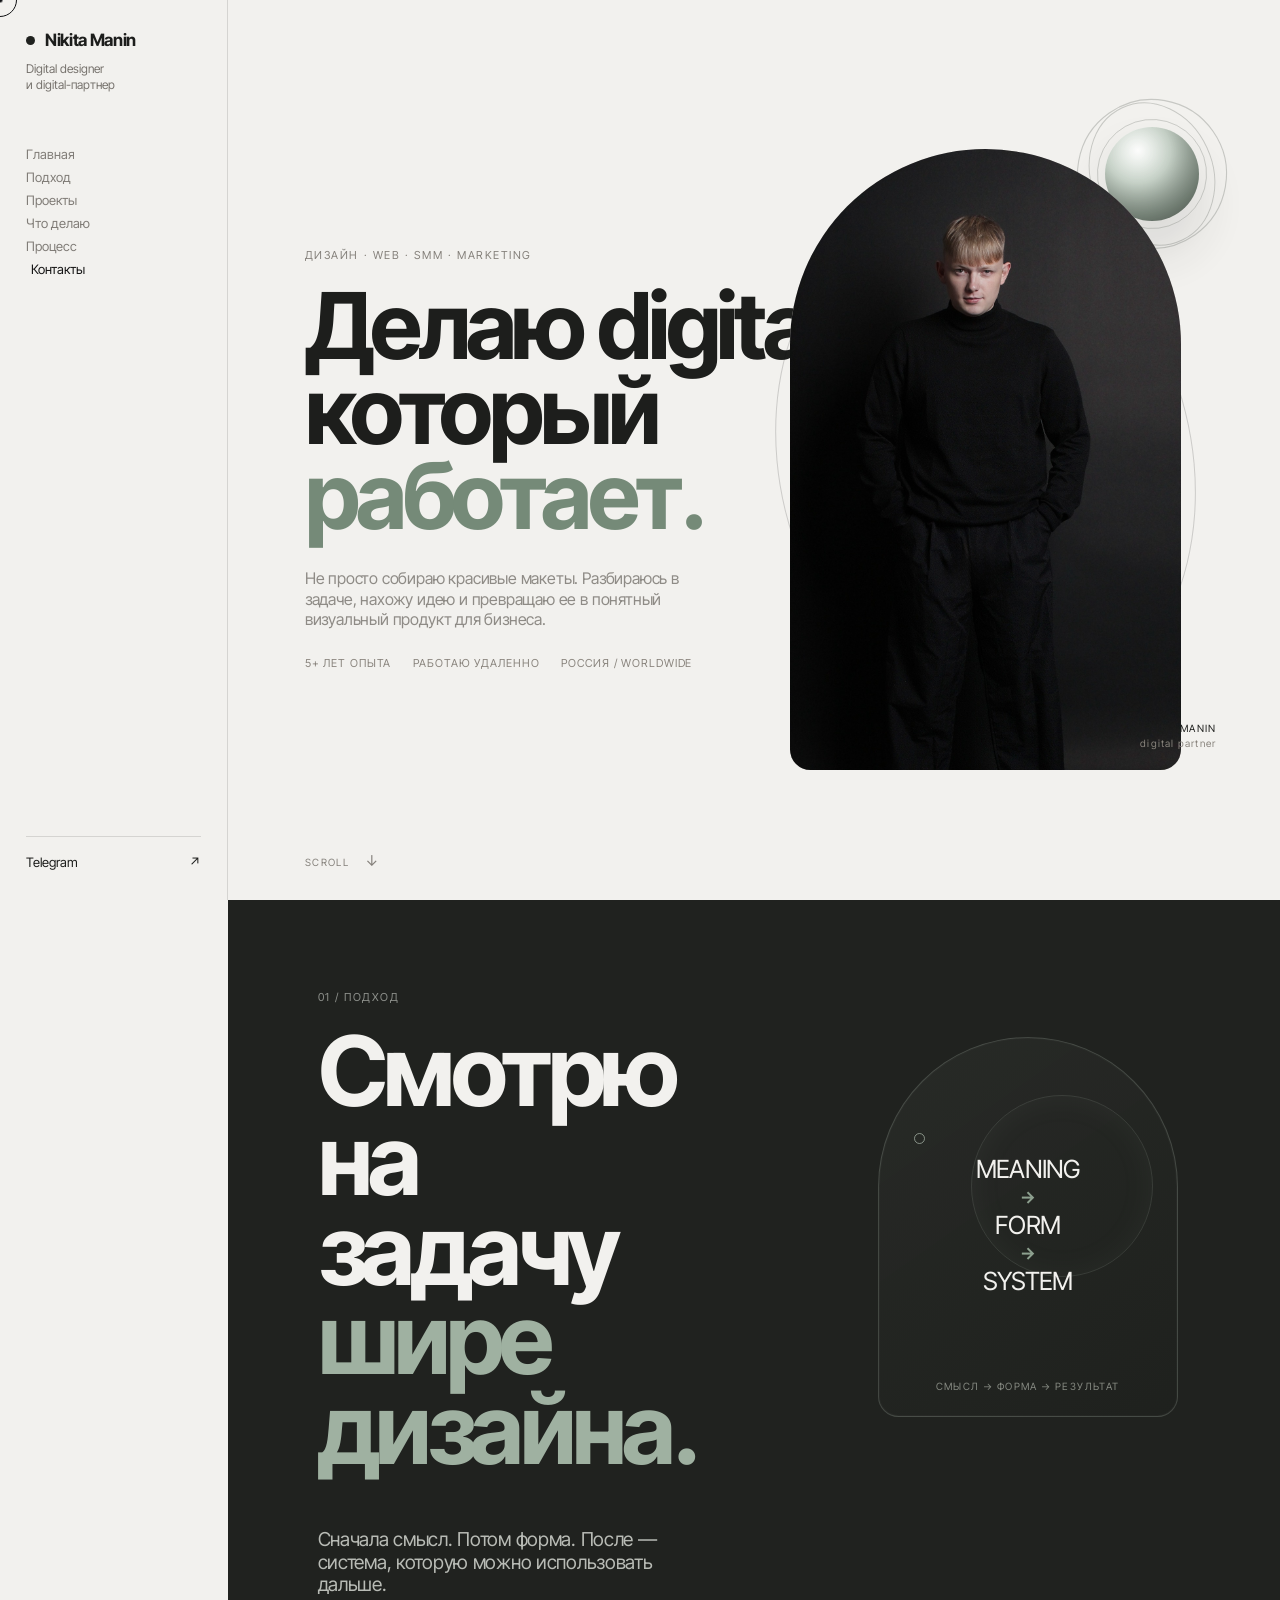
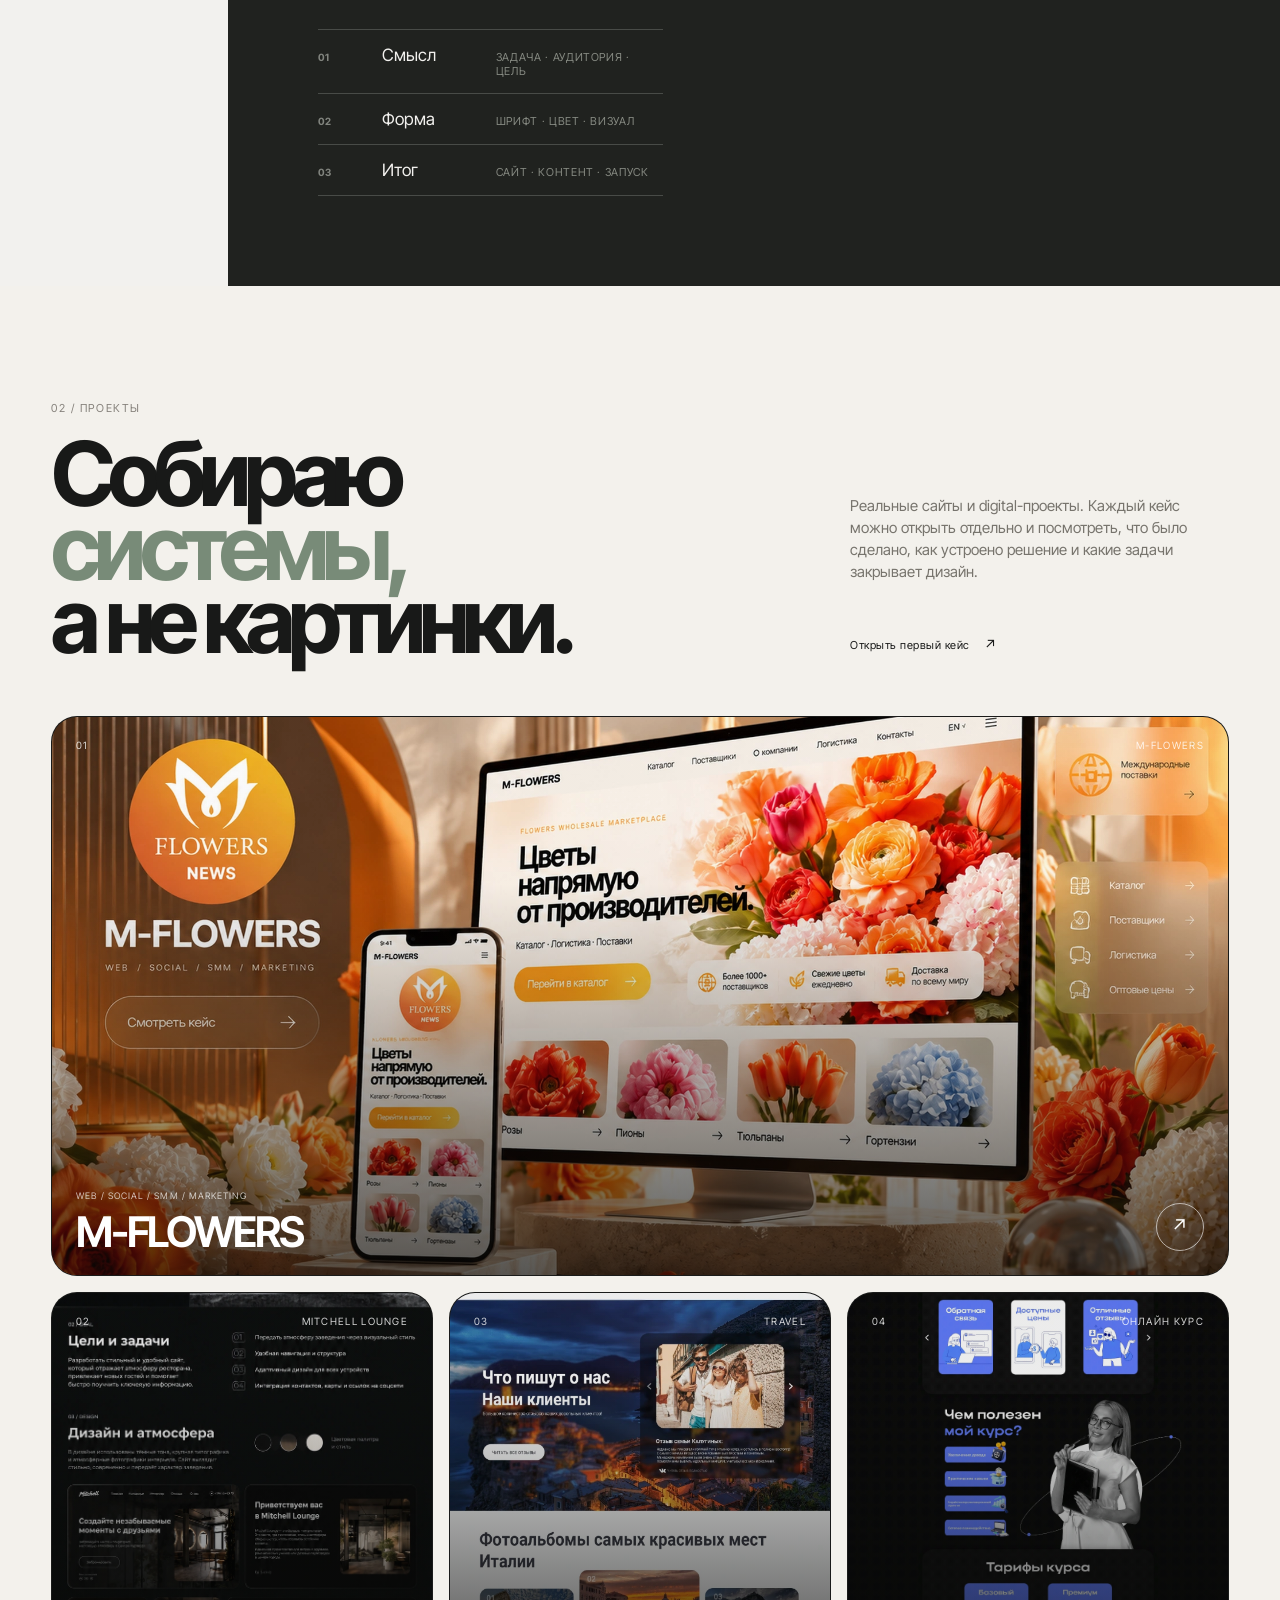
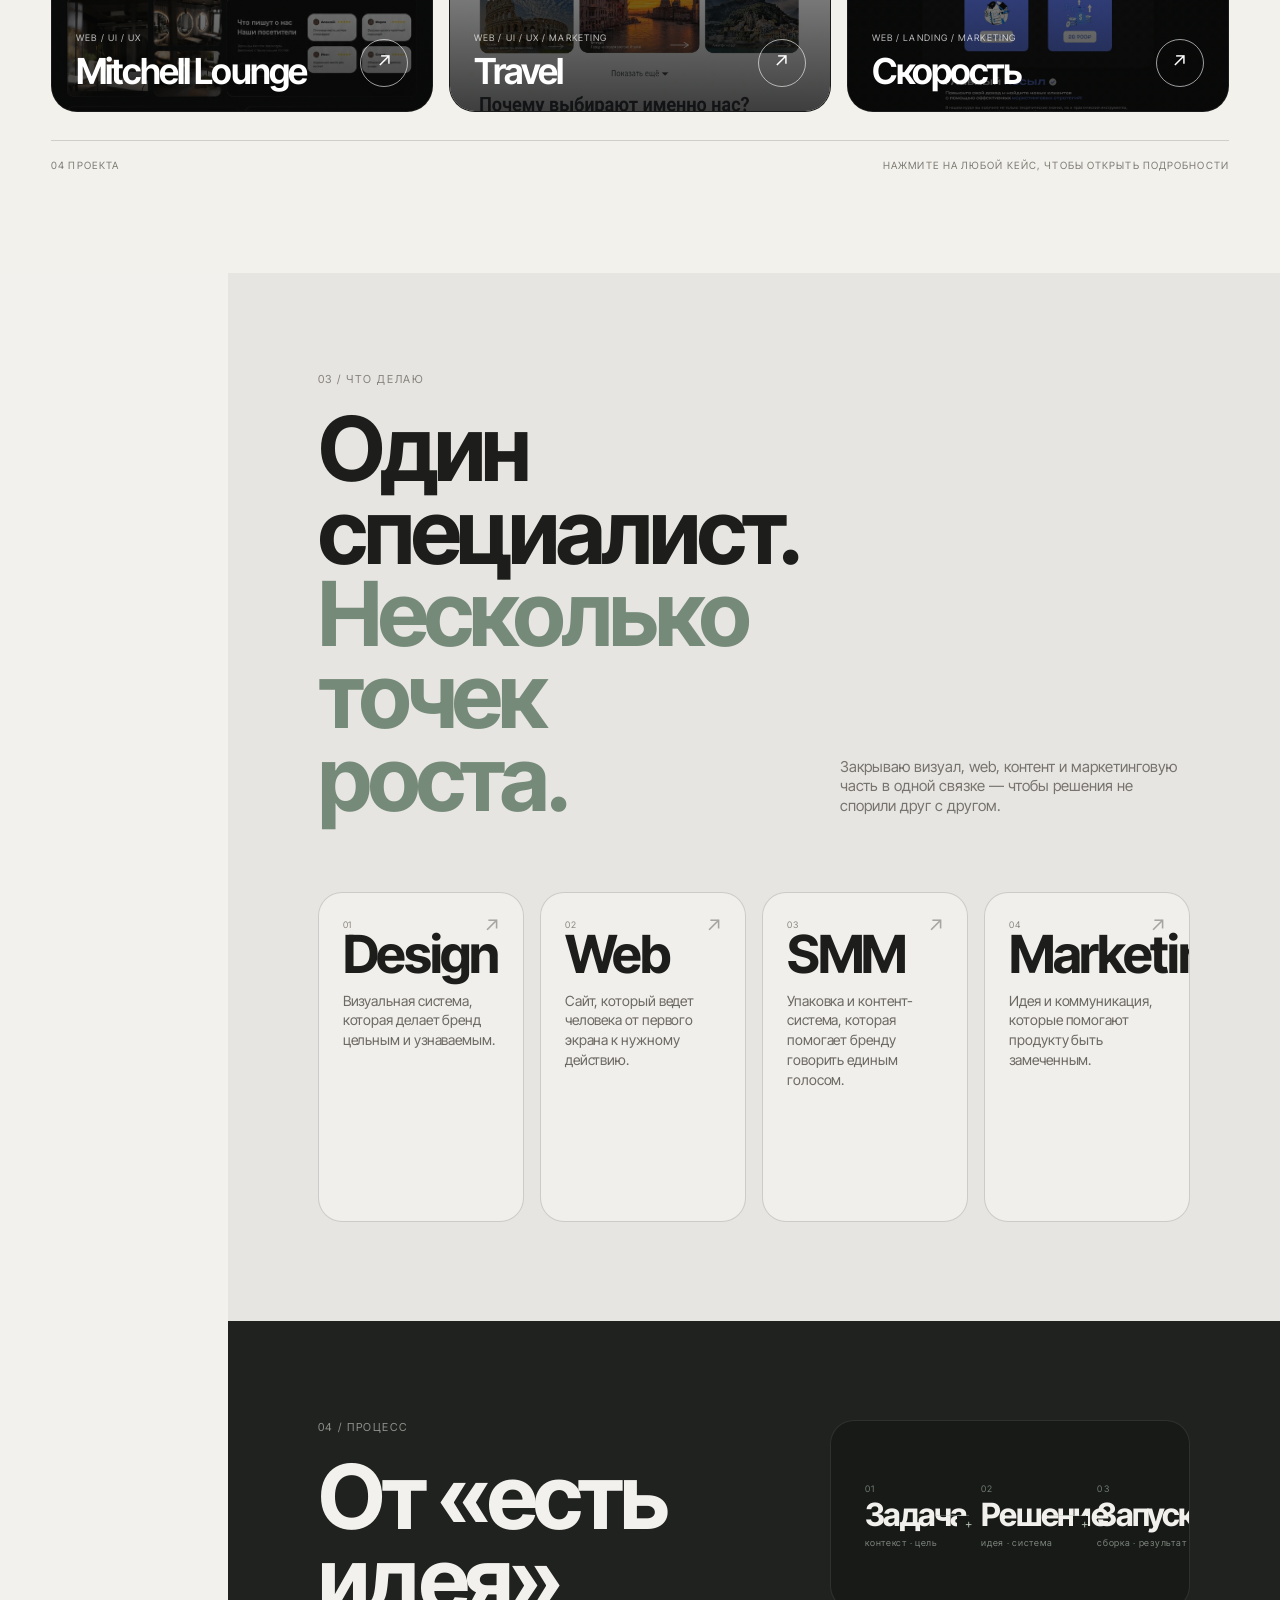
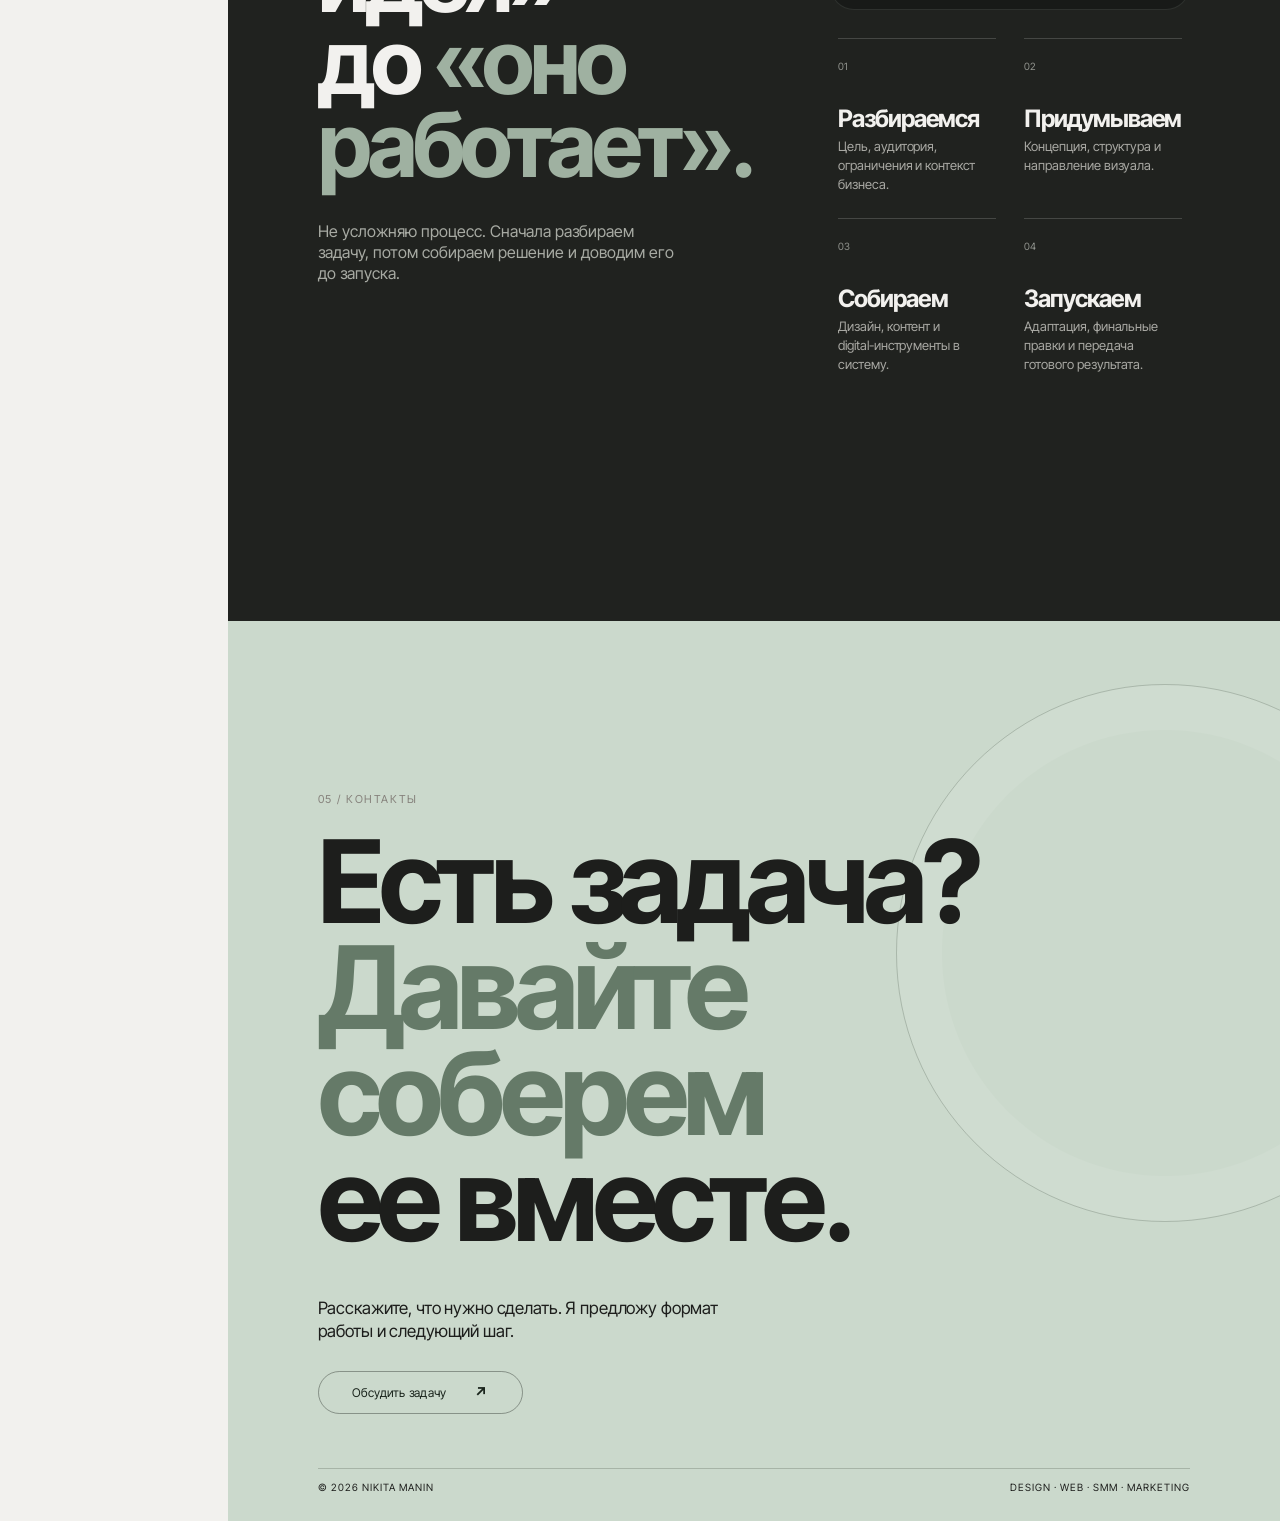
==== commit eb4fa4ec: "Add files via upload" ====
--- a/index.html
+++ b/index.html
@@ -36,23 +36,49 @@
   <div class="about-visual reveal"><div class="text-visual"><span>MEANING</span><strong>→</strong><span>FORM</span><strong>→</strong><span>SYSTEM</span><small>Смысл → форма → результат</small></div></div>
 </section>
 
-<section class="horizontal-section" id="work">
-  <div class="horizontal-sticky"><div class="horizontal-track">
-    <article class="slide slide-light"><div class="slide-num">02 / 04</div><div><p class="eyebrow">Проекты</p><h2>Собираю<br><span>системы,</span><br>а не картинки.</h2><p class="slide-text">Соцсети, сайты, презентации, рекламные материалы — все работает как единый бренд.</p><a class="minimal-link" href="https://m-flowers.com/en" target="_blank" rel="noreferrer">Открыть сайт <span>↗</span></a></div><a class="project-visual project-a project-link mflowers-project" href="project-system.html" aria-label="Открыть кейс M-Flowers">
-<div class="project-number">01</div>
-<div class="mf-3d-card" data-mf-tilt>
-  <div class="mf-card-image"><img src="mflowers-card-2k.webp" alt="M-FLOWERS — сайт, цветы и digital-проект" loading="eager" decoding="async"></div>
-  <div class="mf-card-glass"></div>
-  <div class="mf-card-brand"><img src="mflowers-logo-2k.webp" alt="Flowers News" loading="eager"><span>M-FLOWERS</span></div>
-  <div class="mf-card-copy"><small>WEB / SOCIAL / SMM / MARKETING</small><strong>Цветы<br>напрямую<br>от производителей.</strong></div>
-  <div class="mf-card-button"><span>Смотреть кейс</span><b>↗</b></div>
-  <div class="mf-card-orbit orbit-1"></div><div class="mf-card-orbit orbit-2"></div>
-</div>
-<div class="project-meta">M-FLOWERS / WEB / SOCIAL / SMM <span>↗</span></div>
-</a></article></article>
-    <article class="slide slide-beige"><div class="slide-num">03 / 04</div><div><p class="eyebrow">Web</p><h2>Сайт<br>должен<br><span>вести.</span></h2><p class="slide-text">От первого экрана до заявки: структура, дизайн, текст и логика в одной системе.</p><a class="minimal-link" href="project-web.html">Смотреть кейс <span>↗</span></a></div><a class="project-visual project-b project-link" href="project-web.html" aria-label="Открыть кейс сайта"><div class="project-number">02</div><div class="project-word">Web</div><div class="project-meta">STRUCTURE / UI / ADAPTIVE <span>↗</span></div></a></article>
-    <article class="slide slide-dark"><div class="slide-num">04 / 04</div><div><p class="eyebrow">Marketing</p><h2>Идея,<br>которую<br><span>видят.</span></h2><p class="slide-text">Креативы и контент, которые не просто украшают ленту, а объясняют ценность продукта.</p><a class="minimal-link" href="project-idea.html">Смотреть кейс <span>↗</span></a></div><a class="project-visual project-c project-link" href="project-idea.html" aria-label="Открыть маркетинговый кейс"><div class="project-number">03</div><div class="project-word">Идея</div><div class="project-meta">CAMPAIGN / CONTENT / ADS <span>↗</span></div></a></article>
-  </div><div class="h-progress"><span></span></div></div>
+<section class="projects-showcase" id="work">
+  <div class="projects-top reveal">
+    <div>
+      <p class="eyebrow">02 / Проекты</p>
+      <h2>Собираю<br><span>системы,</span><br>а не картинки.</h2>
+    </div>
+    <div class="projects-intro">
+      <p>Реальные сайты и digital-проекты. Каждый кейс можно открыть отдельно и посмотреть, что было сделано, как устроено решение и какие задачи закрывает дизайн.</p>
+      <a class="minimal-link" href="project-system.html">Открыть первый кейс <span>↗</span></a>
+    </div>
+  </div>
+
+  <div class="case-grid reveal">
+    <a class="case-card case-card-featured case-mflowers" href="project-system.html" aria-label="Открыть кейс M-FLOWERS">
+      <div class="case-card-media"><img src="mflowers-card-2k.webp" alt="M-FLOWERS — сайт и digital-проект" loading="eager" decoding="async"></div>
+      <div class="case-card-shade"></div>
+      <div class="case-card-top"><span>01</span><span>M-FLOWERS</span></div>
+      <div class="case-card-info"><div><small>WEB / SOCIAL / SMM / MARKETING</small><h3>M-FLOWERS</h3></div><span class="case-arrow">↗</span></div>
+    </a>
+
+    <a class="case-card case-mitchell" href="project-web.html" aria-label="Открыть кейс Mitchell Lounge">
+      <div class="case-card-media"><img src="mitchell-case-2k.webp" alt="Mitchell Lounge — сайт" loading="lazy" decoding="async"></div>
+      <div class="case-card-shade"></div>
+      <div class="case-card-top"><span>02</span><span>MITCHELL LOUNGE</span></div>
+      <div class="case-card-info"><div><small>WEB / UI / UX</small><h3>Mitchell Lounge</h3></div><span class="case-arrow">↗</span></div>
+    </a>
+
+    <a class="case-card case-travel" href="project-travel.html" aria-label="Открыть кейс Travel">
+      <div class="case-card-media"><img src="travel-case-2k.webp" alt="Travel — сайт туристического проекта" loading="lazy" decoding="async"></div>
+      <div class="case-card-shade"></div>
+      <div class="case-card-top"><span>03</span><span>TRAVEL</span></div>
+      <div class="case-card-info"><div><small>WEB / UI / UX / MARKETING</small><h3>Travel</h3></div><span class="case-arrow">↗</span></div>
+    </a>
+
+    <a class="case-card case-course" href="project-idea.html" aria-label="Открыть кейс Онлайн курс Скорость">
+      <div class="case-card-media"><img src="course-case-2k.webp" alt="Онлайн курс Скорость — сайт" loading="lazy" decoding="async"></div>
+      <div class="case-card-shade"></div>
+      <div class="case-card-top"><span>04</span><span>ОНЛАЙН КУРС</span></div>
+      <div class="case-card-info"><div><small>WEB / LANDING / MARKETING</small><h3>Скорость</h3></div><span class="case-arrow">↗</span></div>
+    </a>
+  </div>
+
+  <div class="projects-bottom"><span>04 проекта</span><span>Нажмите на любой кейс, чтобы открыть подробности</span></div>
 </section>
 
 <section class="services panel-section" id="services">
--- a/style.css
+++ b/style.css
@@ -608,3 +608,25 @@
 .mf-case-facts>div{padding:20px 0;display:flex;flex-direction:column;gap:9px}.mf-case-facts>div+div{border-left:1px solid rgba(20,20,20,.1);padding-left:24px}.mf-case-facts span{font-size:9px;text-transform:uppercase;letter-spacing:.12em;color:#77736e}.mf-case-facts b{font-size:13px;font-weight:500}
 @media(max-width:900px){.mf-3d-card{inset:62px 16px 64px}.mf-card-copy{left:20px;bottom:20px}.mf-card-button{right:18px;bottom:18px}.mf-case-intro{grid-template-columns:1fr;gap:35px}.mf-case-gallery{grid-template-columns:1fr}.mf-case-gallery img,.mf-case-gallery figure:nth-child(2) img{min-height:0;aspect-ratio:1.35}.mf-case-facts{grid-template-columns:1fr}.mf-case-facts>div+div{border-left:0;border-top:1px solid rgba(20,20,20,.1);padding-left:0}.mf-case-hero-caption{left:14px;right:14px;bottom:14px}.mf-case-hero-caption span{display:none}}
 @media(max-width:560px){.mf-card-brand{left:18px;top:18px}.mf-card-brand img{width:38px;height:38px}.mf-card-copy{max-width:210px}.mf-card-copy strong{font-size:28px}.mf-card-button{font-size:10px;padding:10px 12px}.mf-card-button span{display:none}.mf-case-hero{margin-top:35px;border-radius:20px}.mf-case-intro h2{font-size:15vw}.mf-case-intro p{font-size:16px}}
+
+/* V15 — unified portfolio cases */
+.projects-showcase{position:relative;padding:clamp(90px,9vw,150px) clamp(24px,4vw,72px) clamp(80px,8vw,120px);background:#f3f1ec;color:#181918;overflow:hidden}
+.projects-top{display:grid;grid-template-columns:minmax(0,1.05fr) minmax(260px,.55fr);gap:6vw;align-items:end;max-width:1500px;margin:0 auto 58px}
+.projects-top h2{margin:18px 0 0;font-size:clamp(58px,7vw,116px);line-height:.82;letter-spacing:-.075em;font-weight:700}
+.projects-top h2 span{color:#788b78}.projects-intro{max-width:430px;padding-bottom:5px}.projects-intro p{font-size:15px;line-height:1.45;color:#77746d;margin:0 0 30px}.projects-intro .minimal-link{color:#1b1c1a}
+.case-grid{max-width:1500px;margin:auto;display:grid;grid-template-columns:repeat(12,1fr);gap:16px}
+.case-card{position:relative;display:block;min-height:390px;overflow:hidden;border-radius:26px;color:#fff;text-decoration:none;isolation:isolate;background:#1b1c1b;border:1px solid rgba(20,20,20,.08);transition:transform .65s cubic-bezier(.2,.75,.2,1),box-shadow .65s ease}
+.case-card-featured{grid-column:1/-1;min-height:560px}.case-mitchell,.case-travel,.case-course{grid-column:span 4;min-height:420px}
+.case-card-media,.case-card-media img{position:absolute;inset:0;width:100%;height:100%}.case-card-media img{object-fit:cover;transition:transform 1s cubic-bezier(.15,.8,.2,1),filter .8s ease}.case-card:hover{transform:translateY(-6px);box-shadow:0 24px 60px rgba(22,22,20,.14)}.case-card:hover .case-card-media img{transform:scale(1.035);filter:saturate(1.05)}
+.case-card-shade{position:absolute;inset:0;background:linear-gradient(180deg,rgba(7,8,7,.08) 20%,rgba(7,8,7,.78) 100%);z-index:1}.case-card-top{position:absolute;top:22px;left:24px;right:24px;display:flex;justify-content:space-between;font-size:10px;letter-spacing:.13em;text-transform:uppercase;z-index:3;color:rgba(255,255,255,.82)}
+.case-card-info{position:absolute;left:24px;right:24px;bottom:24px;display:flex;align-items:end;justify-content:space-between;gap:20px;z-index:3}.case-card-info small{font-size:9px;letter-spacing:.12em;opacity:.72}.case-card-info h3{font-size:clamp(28px,3.3vw,58px);line-height:.9;letter-spacing:-.055em;margin:10px 0 0;font-weight:650}.case-mitchell .case-card-info h3,.case-travel .case-card-info h3,.case-course .case-card-info h3{font-size:clamp(28px,2.8vw,45px)}
+.case-arrow{width:48px;height:48px;border:1px solid rgba(255,255,255,.6);border-radius:50%;display:grid;place-items:center;font-size:19px;flex:0 0 auto;transition:transform .55s cubic-bezier(.2,.75,.2,1),background .4s}.case-card:hover .case-arrow{transform:translate(7px,-4px);background:rgba(255,255,255,.12)}
+.case-mflowers .case-card-shade{background:linear-gradient(180deg,rgba(12,9,7,.02) 30%,rgba(9,8,6,.68) 100%)}
+.projects-bottom{max-width:1500px;margin:28px auto 0;padding-top:18px;border-top:1px solid rgba(25,25,23,.16);display:flex;justify-content:space-between;font-size:10px;letter-spacing:.11em;text-transform:uppercase;color:#7d7a73}
+
+.case-page{min-height:100vh;background:#f3f1ec;color:#181918}.case-dark-page{background:#101111;color:#f4f3ef}.case-course-page{background:#0d0e10;color:#f5f5f4}.case-travel-page{background:#f1f0ed;color:#24252b}.case-main{width:min(1440px,calc(100% - 48px));margin:auto;padding:28px 0 100px}.case-page .detail-back{display:inline-flex;color:inherit;opacity:.65;text-decoration:none;font-size:12px;margin-bottom:70px;transition:opacity .3s,transform .4s}.case-page .detail-back:hover{opacity:1;transform:translateX(-4px)}
+.case-hero-head{display:grid;grid-template-columns:minmax(0,1.15fr) minmax(280px,.55fr);gap:7vw;align-items:end;margin-bottom:46px}.case-hero-head h1{font-size:clamp(72px,10vw,156px);line-height:.8;letter-spacing:-.085em;margin:14px 0 0;font-weight:700}.case-hero-head h1 span{opacity:.72}.case-lead{max-width:460px;font-size:17px;line-height:1.5;opacity:.68;margin:0 0 4px}.case-cover{position:relative;border-radius:30px;overflow:hidden;min-height:520px;background:#181919;margin-bottom:90px}.case-cover img{width:100%;height:auto;min-height:520px;max-height:800px;object-fit:cover;display:block}.case-cover-label{position:absolute;left:24px;right:24px;bottom:22px;display:flex;justify-content:space-between;font-size:9px;letter-spacing:.14em;text-transform:uppercase;color:#fff;opacity:.82}.case-dark-page .case-cover{background:#090a0a}.case-split{display:grid;grid-template-columns:1fr 1fr;gap:9vw;padding:75px 0;border-top:1px solid currentColor;border-color:rgba(130,130,130,.22)}.case-split h2{font-size:clamp(48px,5.5vw,88px);line-height:.86;letter-spacing:-.075em;margin:16px 0 0}.case-index{font-size:10px;letter-spacing:.14em;text-transform:uppercase;opacity:.55}.case-split>div:nth-child(2)>p{font-size:17px;line-height:1.55;opacity:.72;max-width:600px;margin:0 0 22px}.case-points{display:grid;grid-template-columns:1fr 1fr;gap:38px 32px}.case-points>div{border-top:1px solid rgba(130,130,130,.3);padding-top:14px}.case-points b{font-size:10px;opacity:.5;display:block;margin-bottom:28px}.case-points strong{display:block;font-size:24px;letter-spacing:-.04em;margin-bottom:8px}.case-points p{font-size:14px;line-height:1.5;opacity:.62;margin:0}.case-gallery-single{padding:30px 0 90px}.case-gallery-single img{display:block;width:100%;height:auto;border-radius:26px;max-height:1800px;object-fit:contain;background:#171818}.case-gallery-single p{font-size:10px;letter-spacing:.12em;text-transform:uppercase;opacity:.5;margin:15px 2px}.case-result{border-top:1px solid rgba(130,130,130,.3);padding:75px 0 80px;max-width:980px}.case-result h2{font-size:clamp(54px,7vw,112px);line-height:.83;letter-spacing:-.08em;margin:16px 0 28px}.case-result p{max-width:650px;font-size:17px;line-height:1.55;opacity:.68}.case-cta{display:flex;align-items:center;justify-content:center;gap:22px;width:max-content;min-width:260px;margin-top:10px;padding:16px 22px;border:1px solid currentColor;border-radius:999px;color:inherit;text-decoration:none;font-size:12px;transition:transform .45s cubic-bezier(.2,.75,.2,1),background .35s}.case-cta:hover{transform:translateX(7px);background:rgba(127,127,127,.1)}.case-cta b{font-size:17px;font-weight:400}
+.case-travel-page .case-cover{background:#313748}.case-course-page .case-cover{background:#090a0d}.case-travel-page .case-cover img,.case-course-page .case-cover img{max-height:none;object-fit:contain}.case-course-page .case-cover{max-width:1100px;margin-left:auto;margin-right:auto}.case-course-page .case-hero-head{max-width:1250px;margin-left:auto;margin-right:auto}.case-course-page .case-cover-label{color:#fff}.case-travel-page .case-cover{max-width:900px;margin-left:auto;margin-right:auto}.case-travel-page .case-cover img{max-height:1400px}
+
+@media(max-width:900px){.projects-top{grid-template-columns:1fr;gap:35px}.projects-top h2{font-size:16vw}.case-grid{grid-template-columns:1fr}.case-card-featured,.case-mitchell,.case-travel,.case-course{grid-column:auto;min-height:390px}.projects-bottom{gap:20px;flex-direction:column}.case-main{width:min(100% - 32px,1440px)}.case-hero-head{grid-template-columns:1fr;gap:35px}.case-hero-head h1{font-size:18vw}.case-cover{min-height:0;border-radius:20px}.case-cover img{min-height:0}.case-cover-label span:last-child{display:none}.case-split{grid-template-columns:1fr;gap:35px;padding:55px 0}.case-points{grid-template-columns:1fr;gap:26px}.case-result{padding:55px 0 60px}.case-cta{width:100%}}
+@media(max-width:560px){.projects-showcase{padding-left:18px;padding-right:18px}.case-card{border-radius:20px;min-height:330px}.case-card-featured{min-height:400px}.case-card-top{left:18px;right:18px;top:18px}.case-card-info{left:18px;right:18px;bottom:18px}.case-arrow{width:42px;height:42px}.case-main{padding-top:20px}.case-page .detail-back{margin-bottom:45px}.case-cover-label{left:18px;right:18px;bottom:16px}.case-gallery-single img{border-radius:18px}.case-split h2,.case-result h2{font-size:14vw}}
